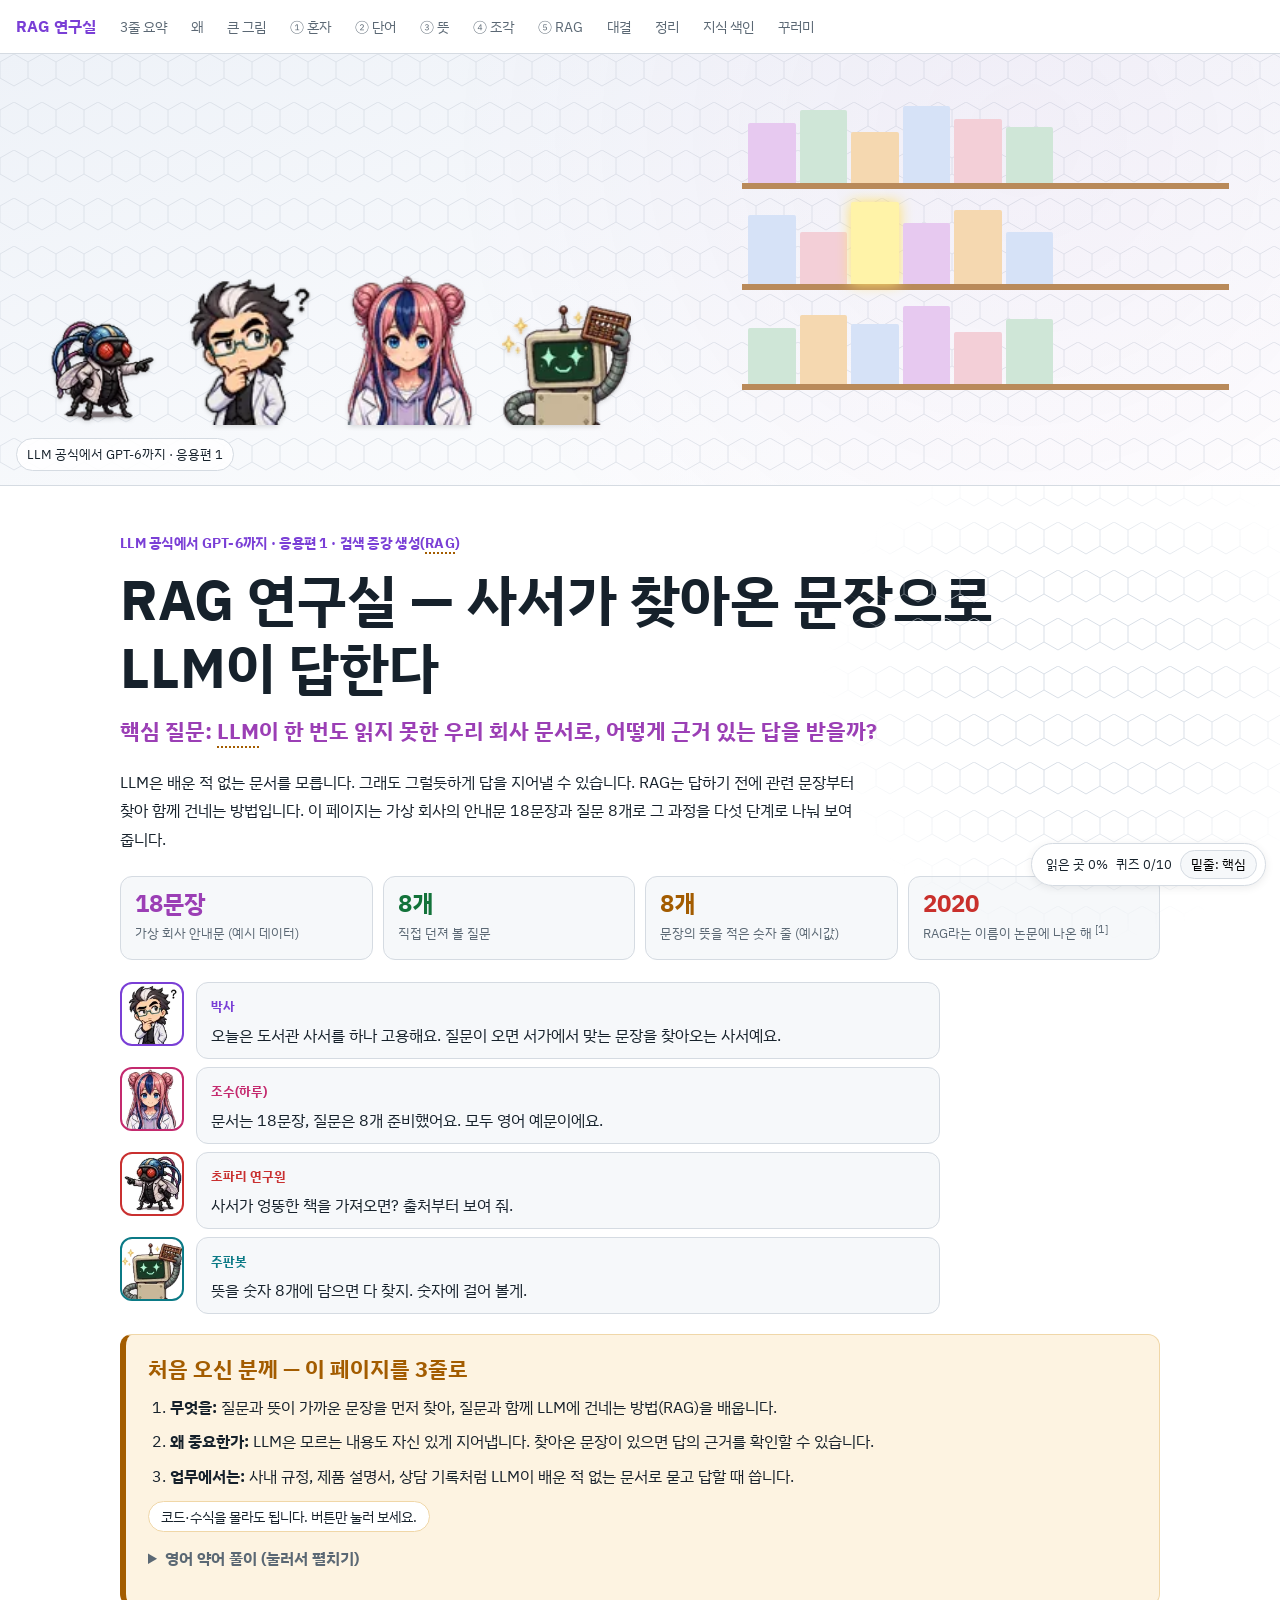
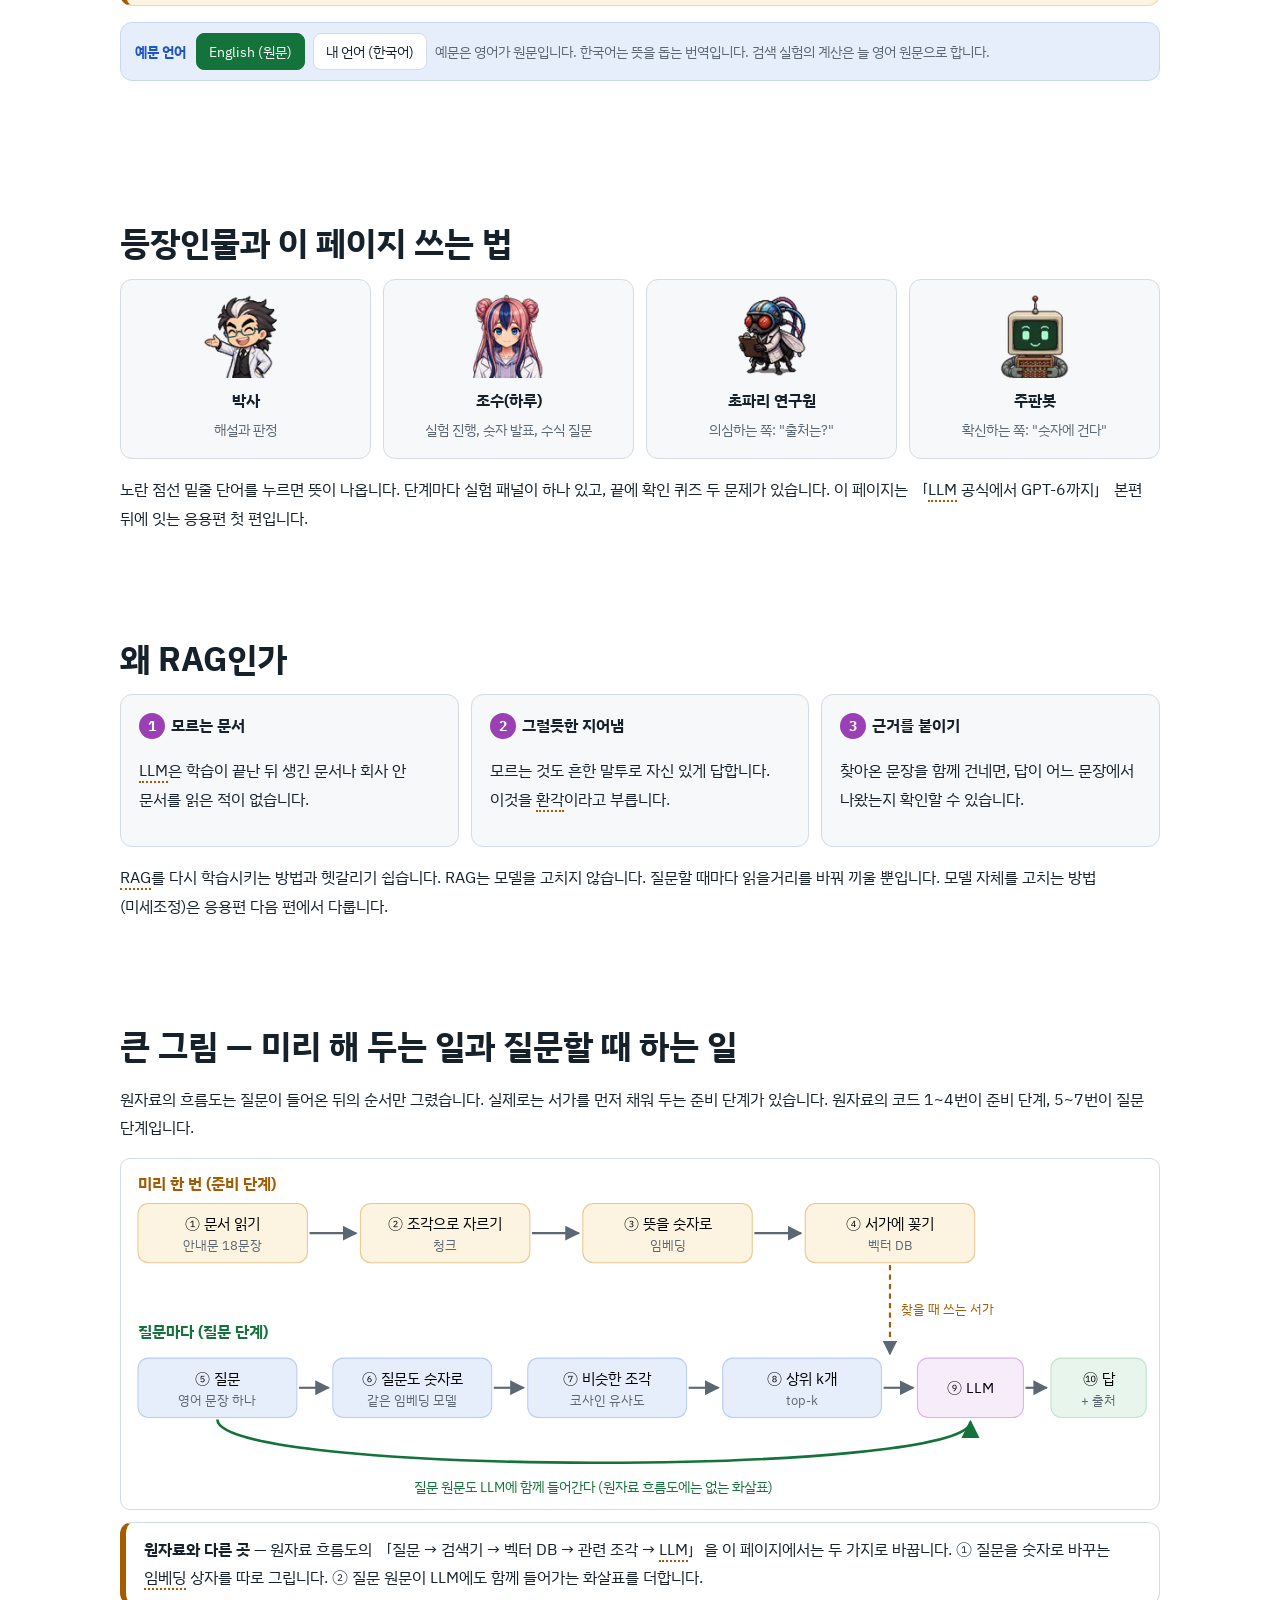
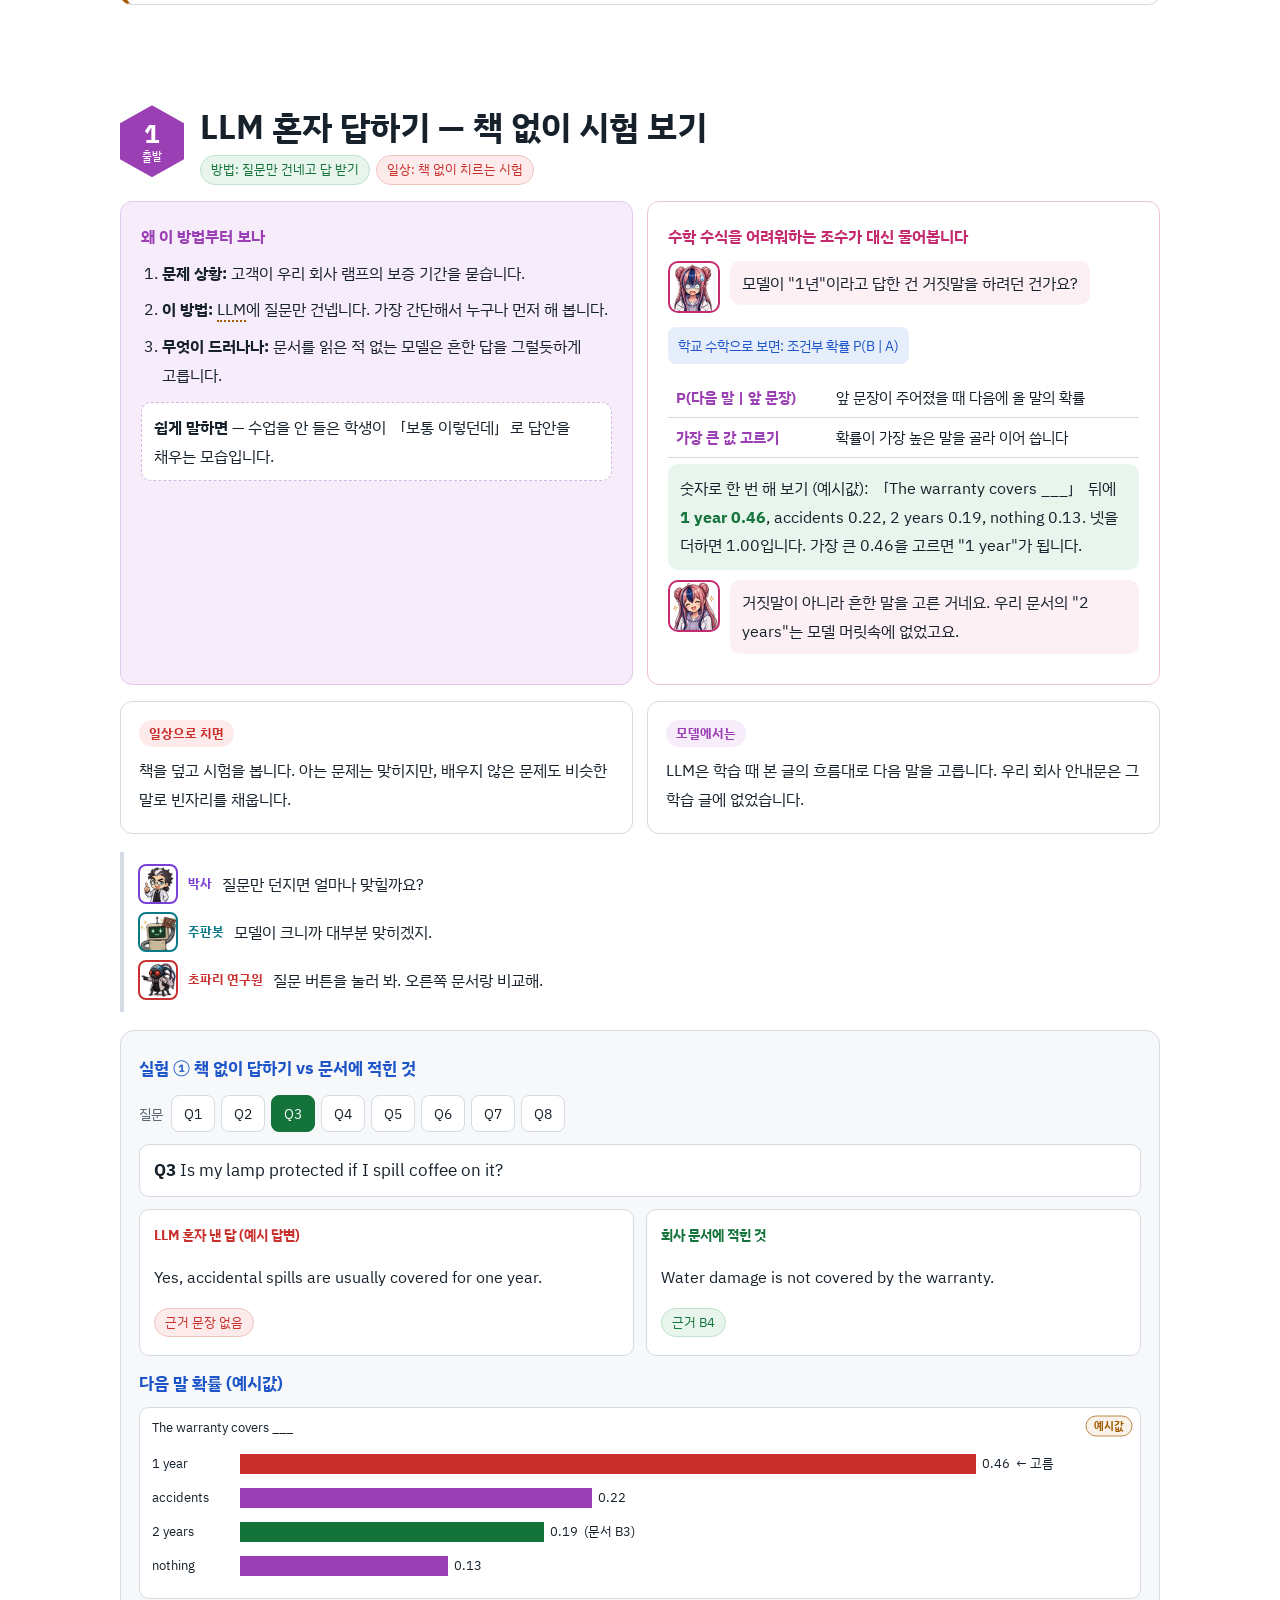
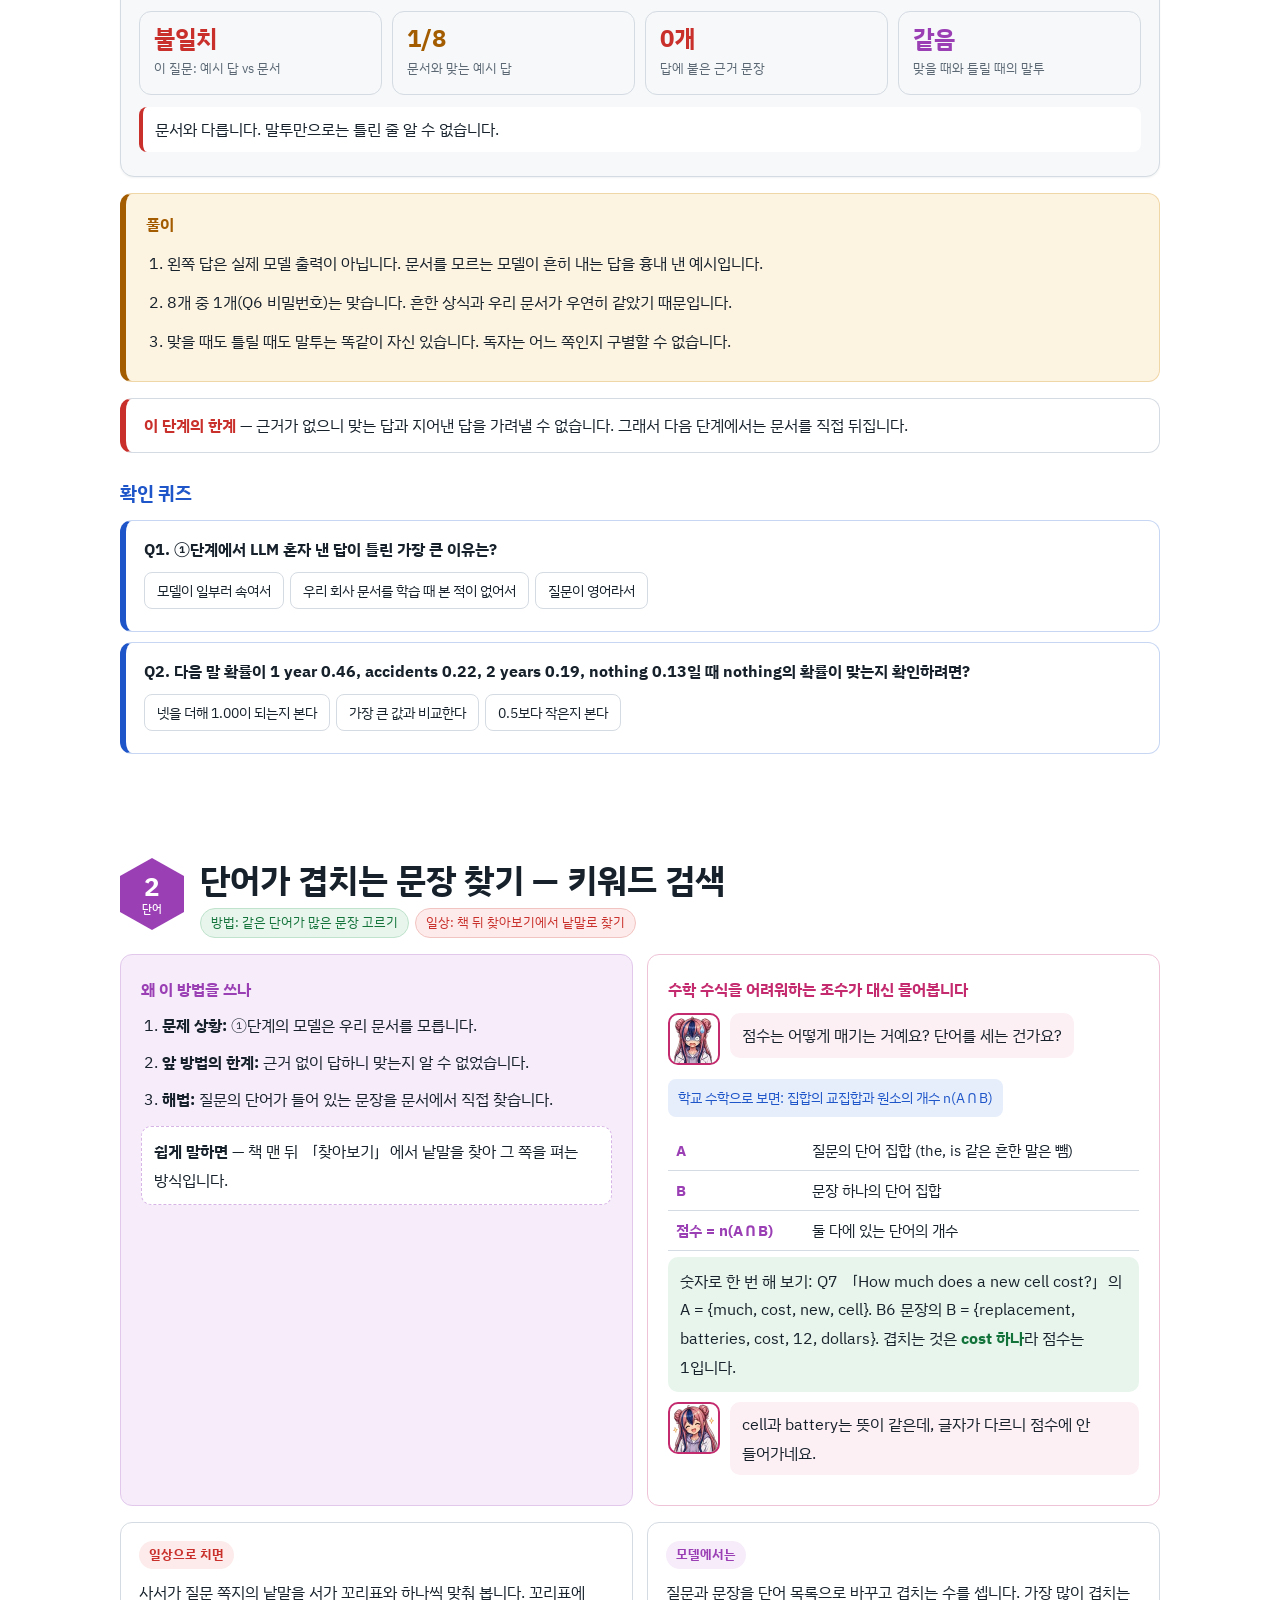
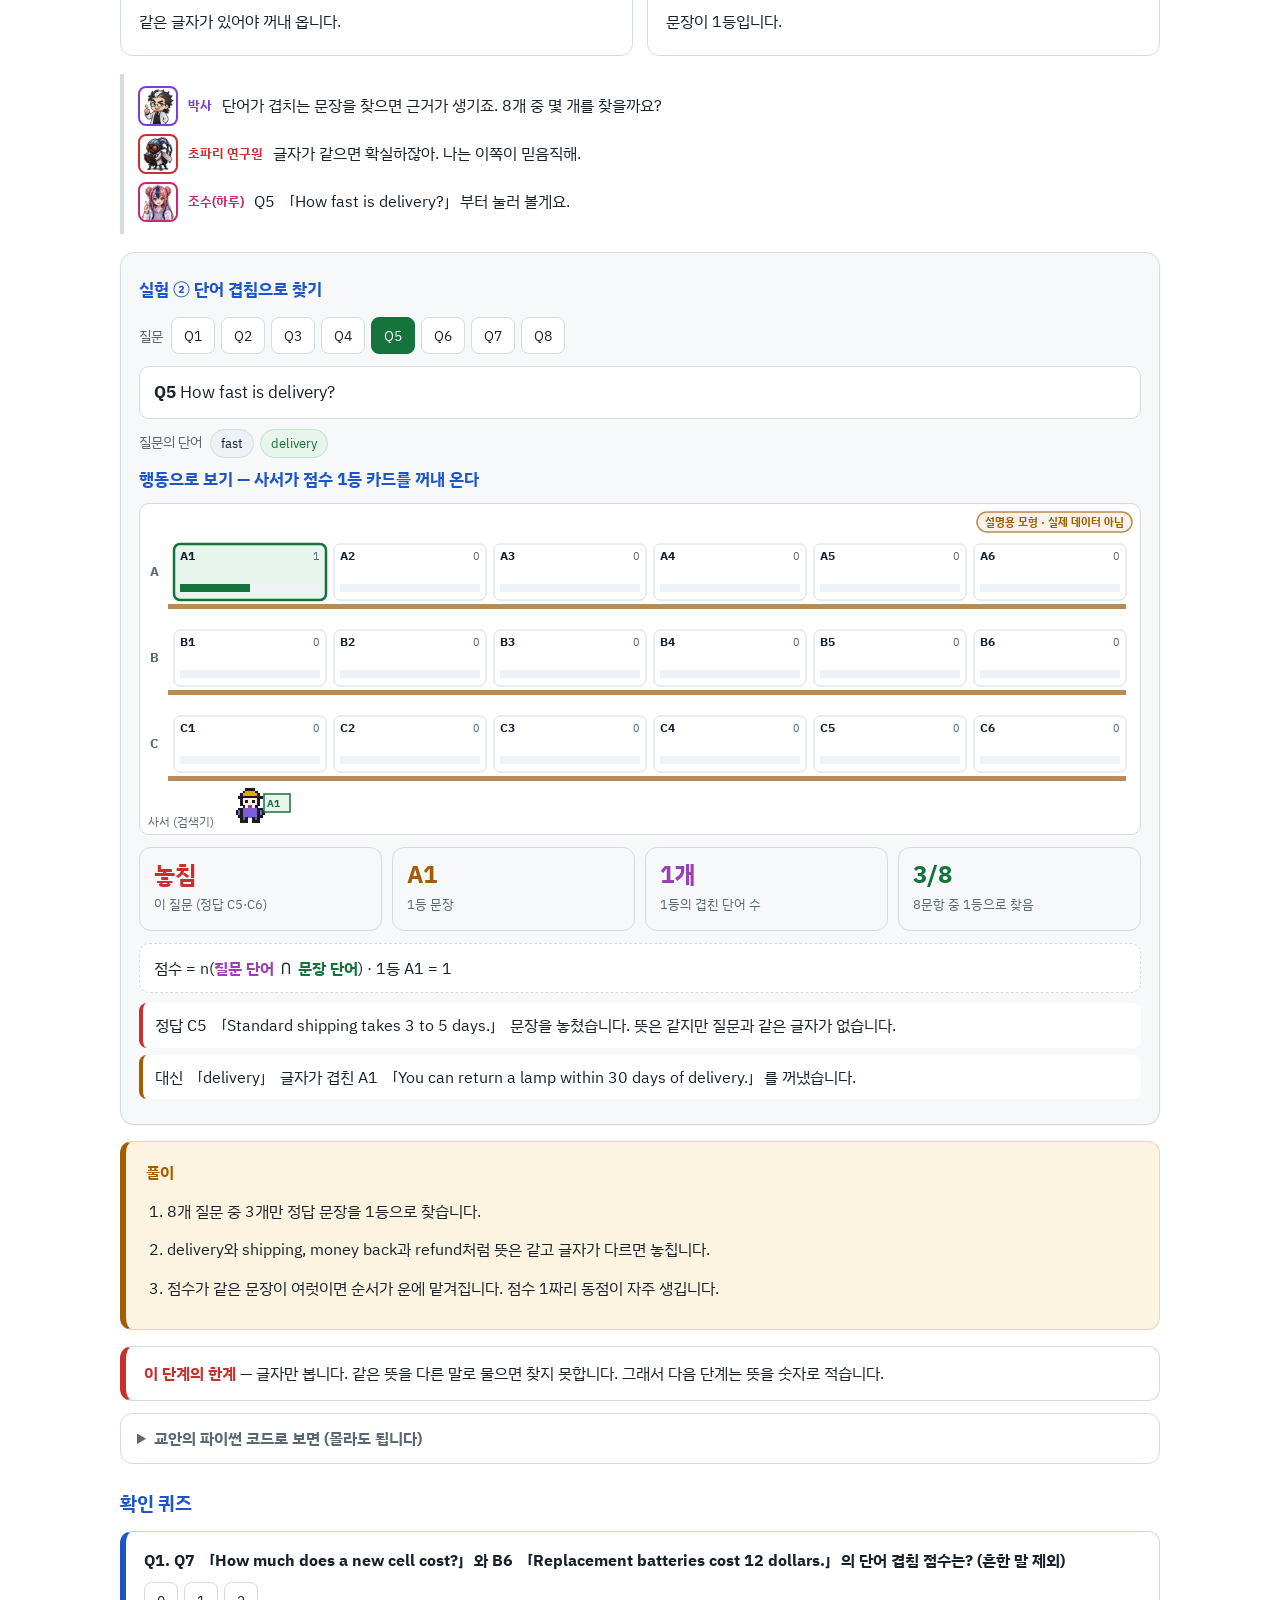
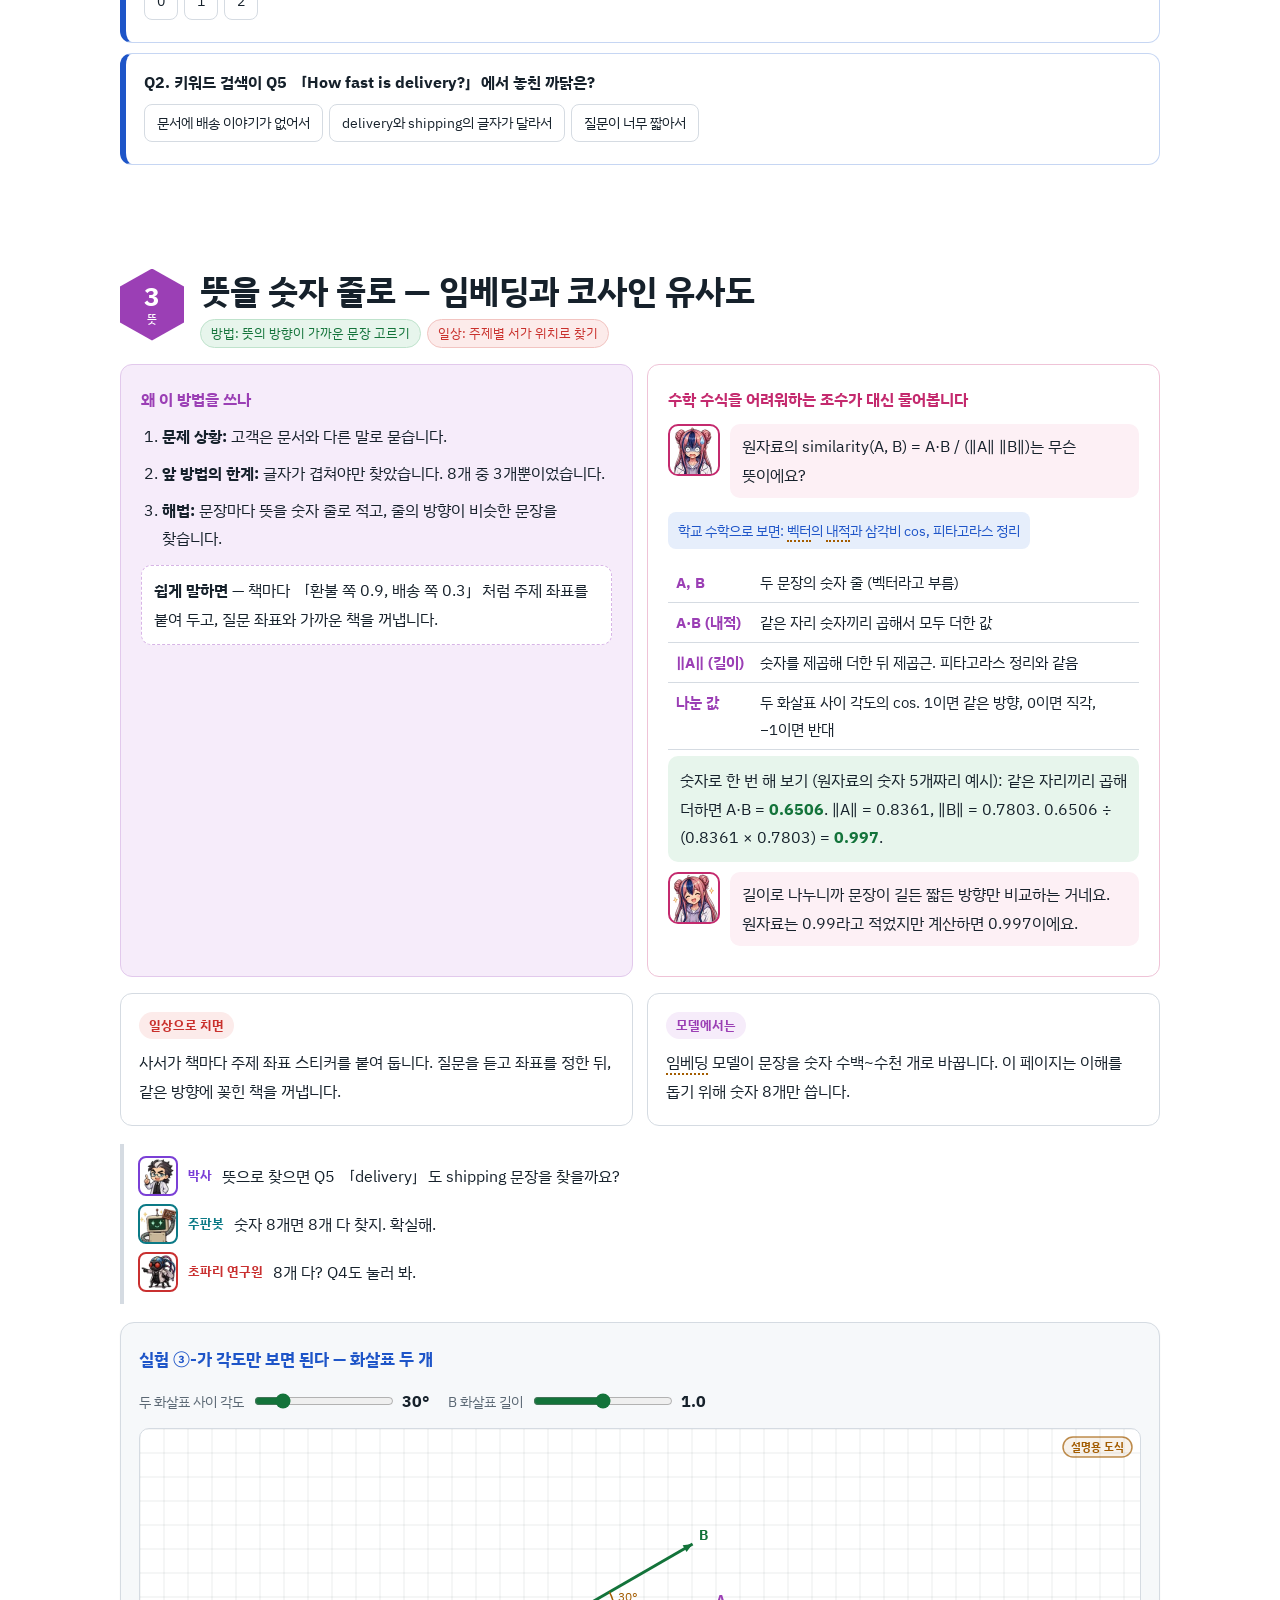
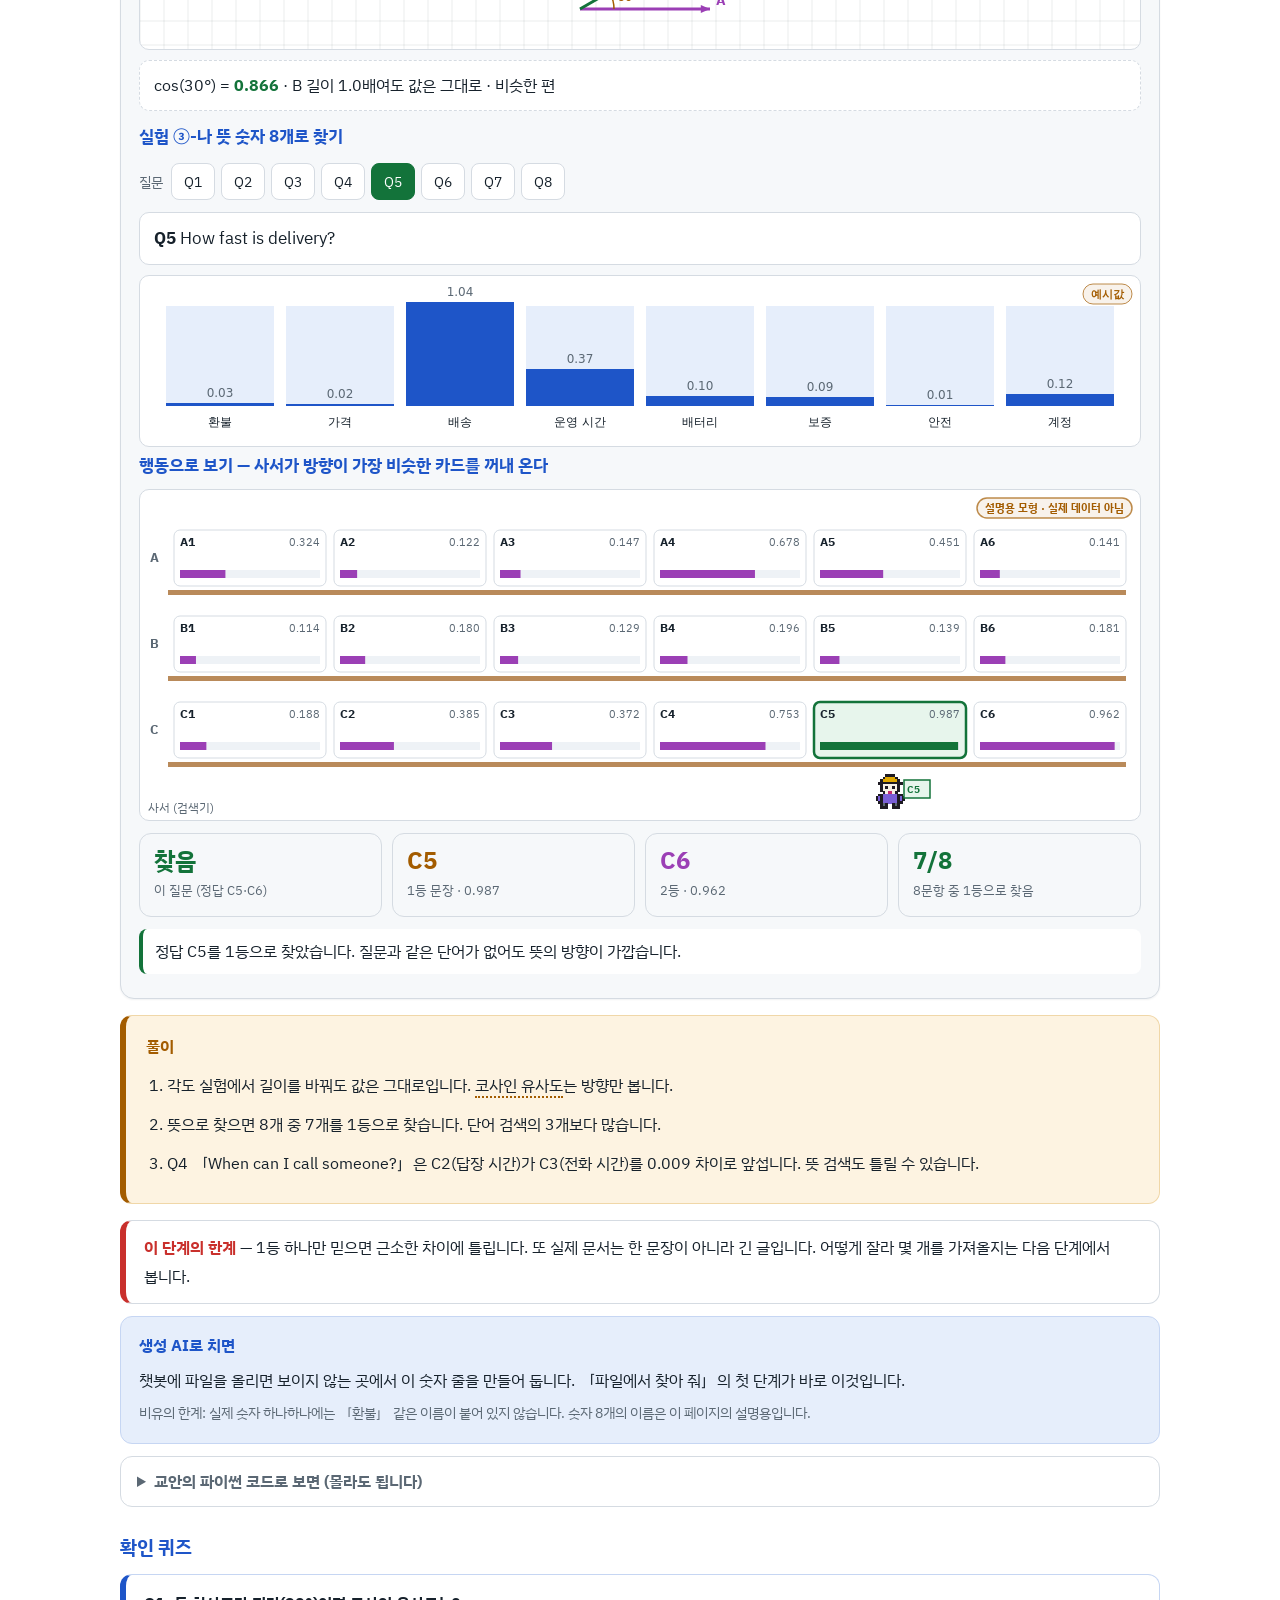
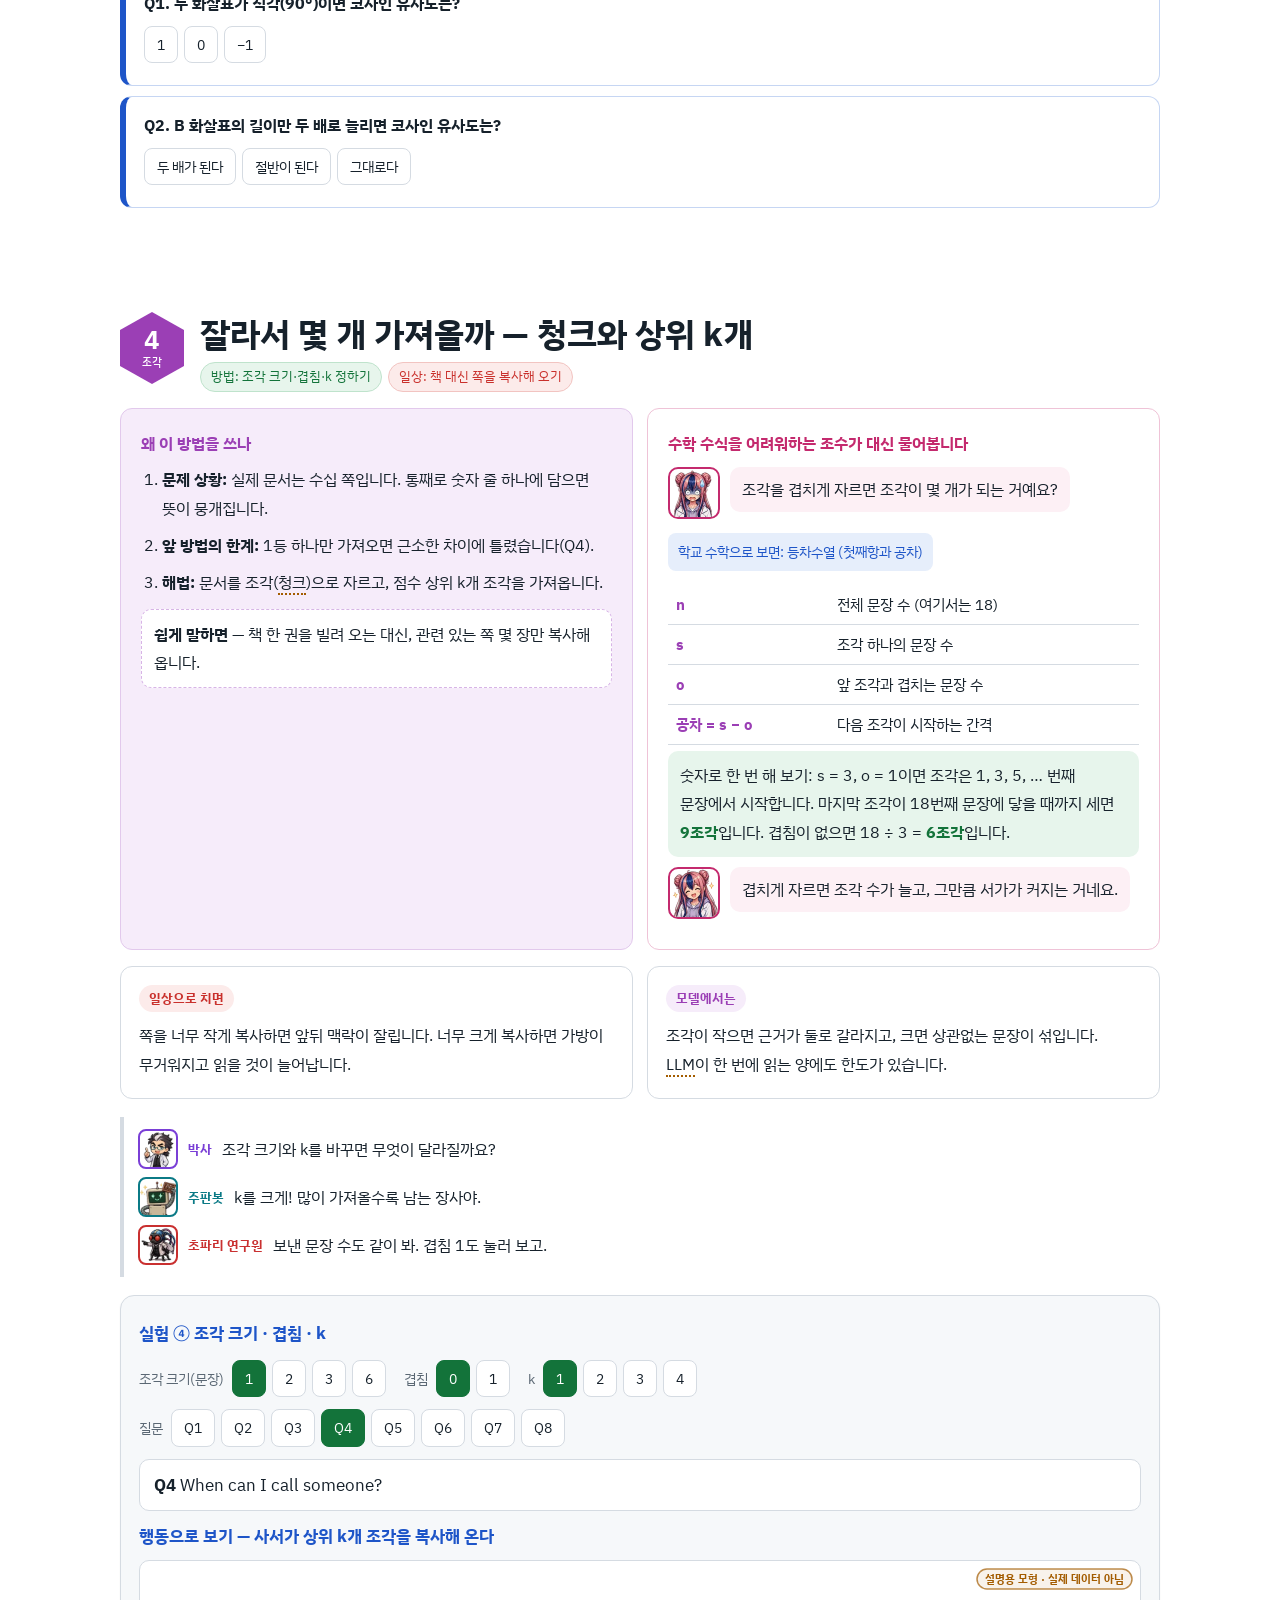
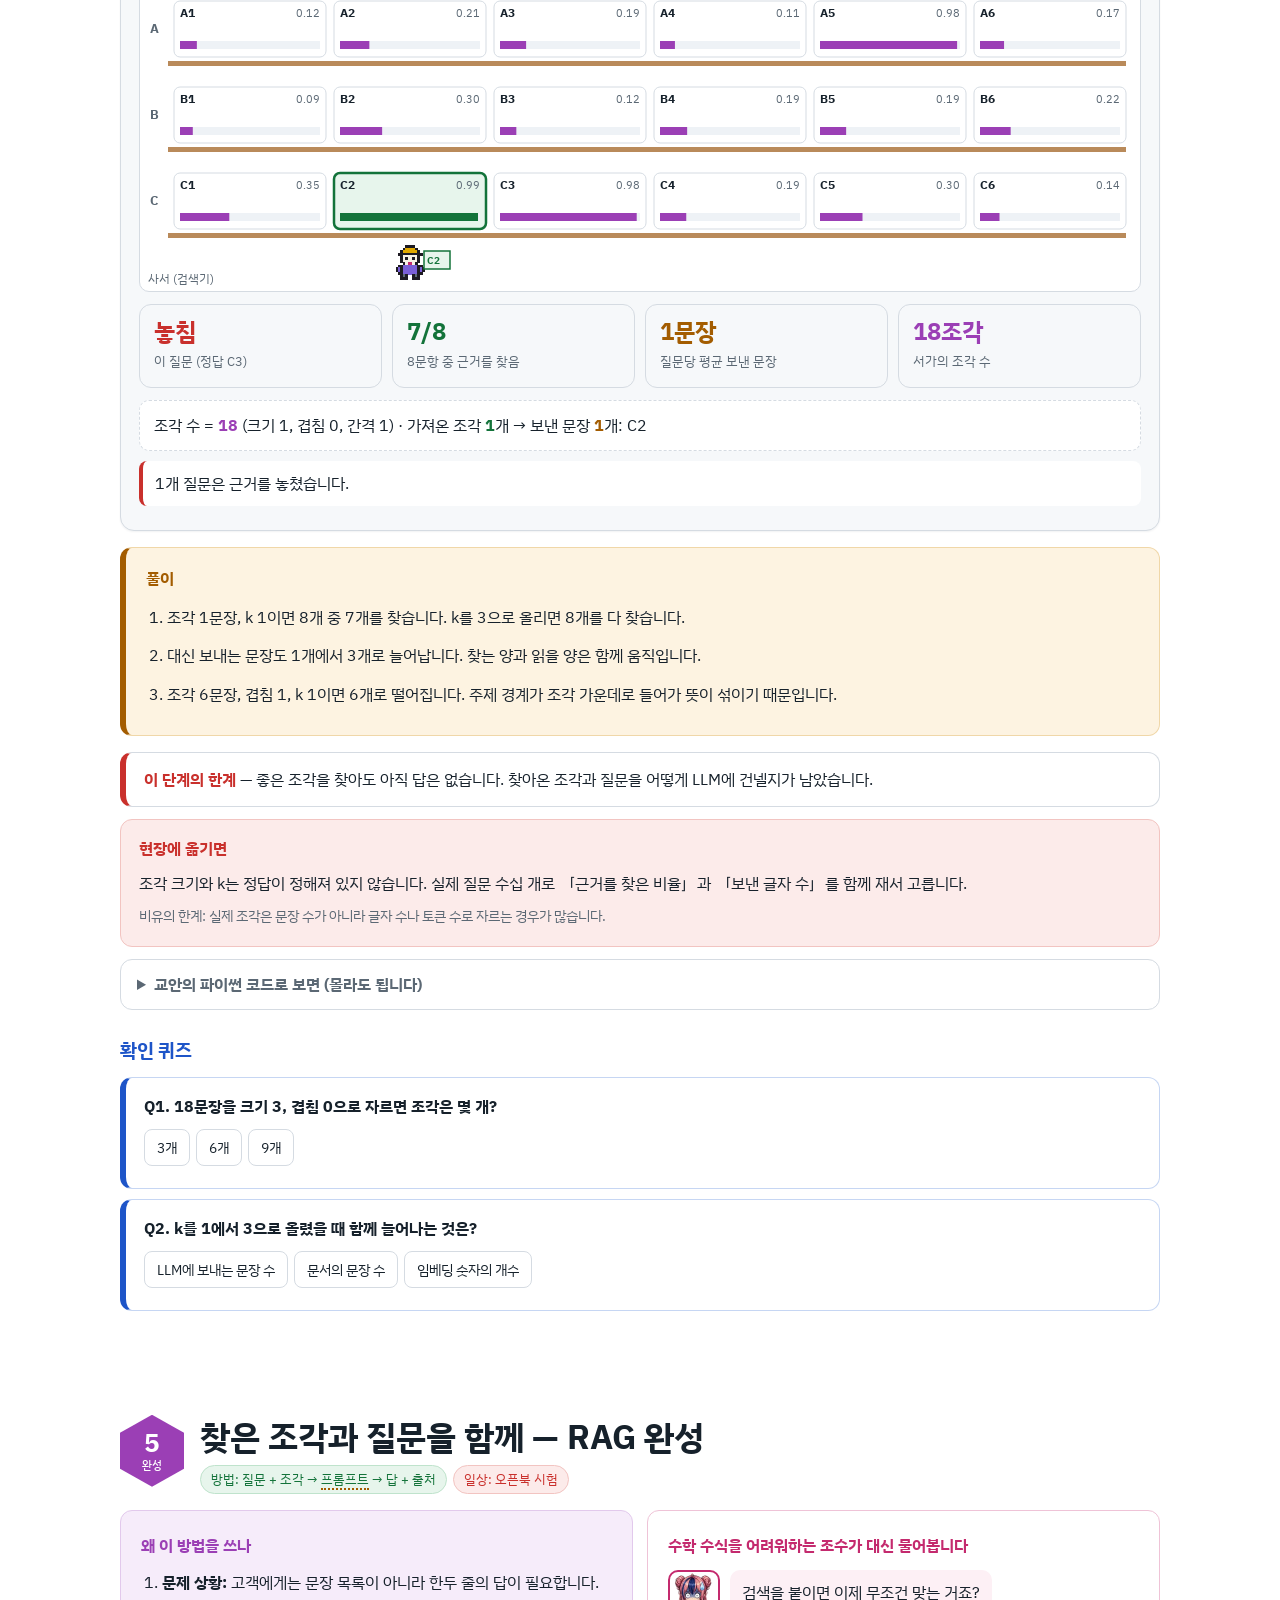
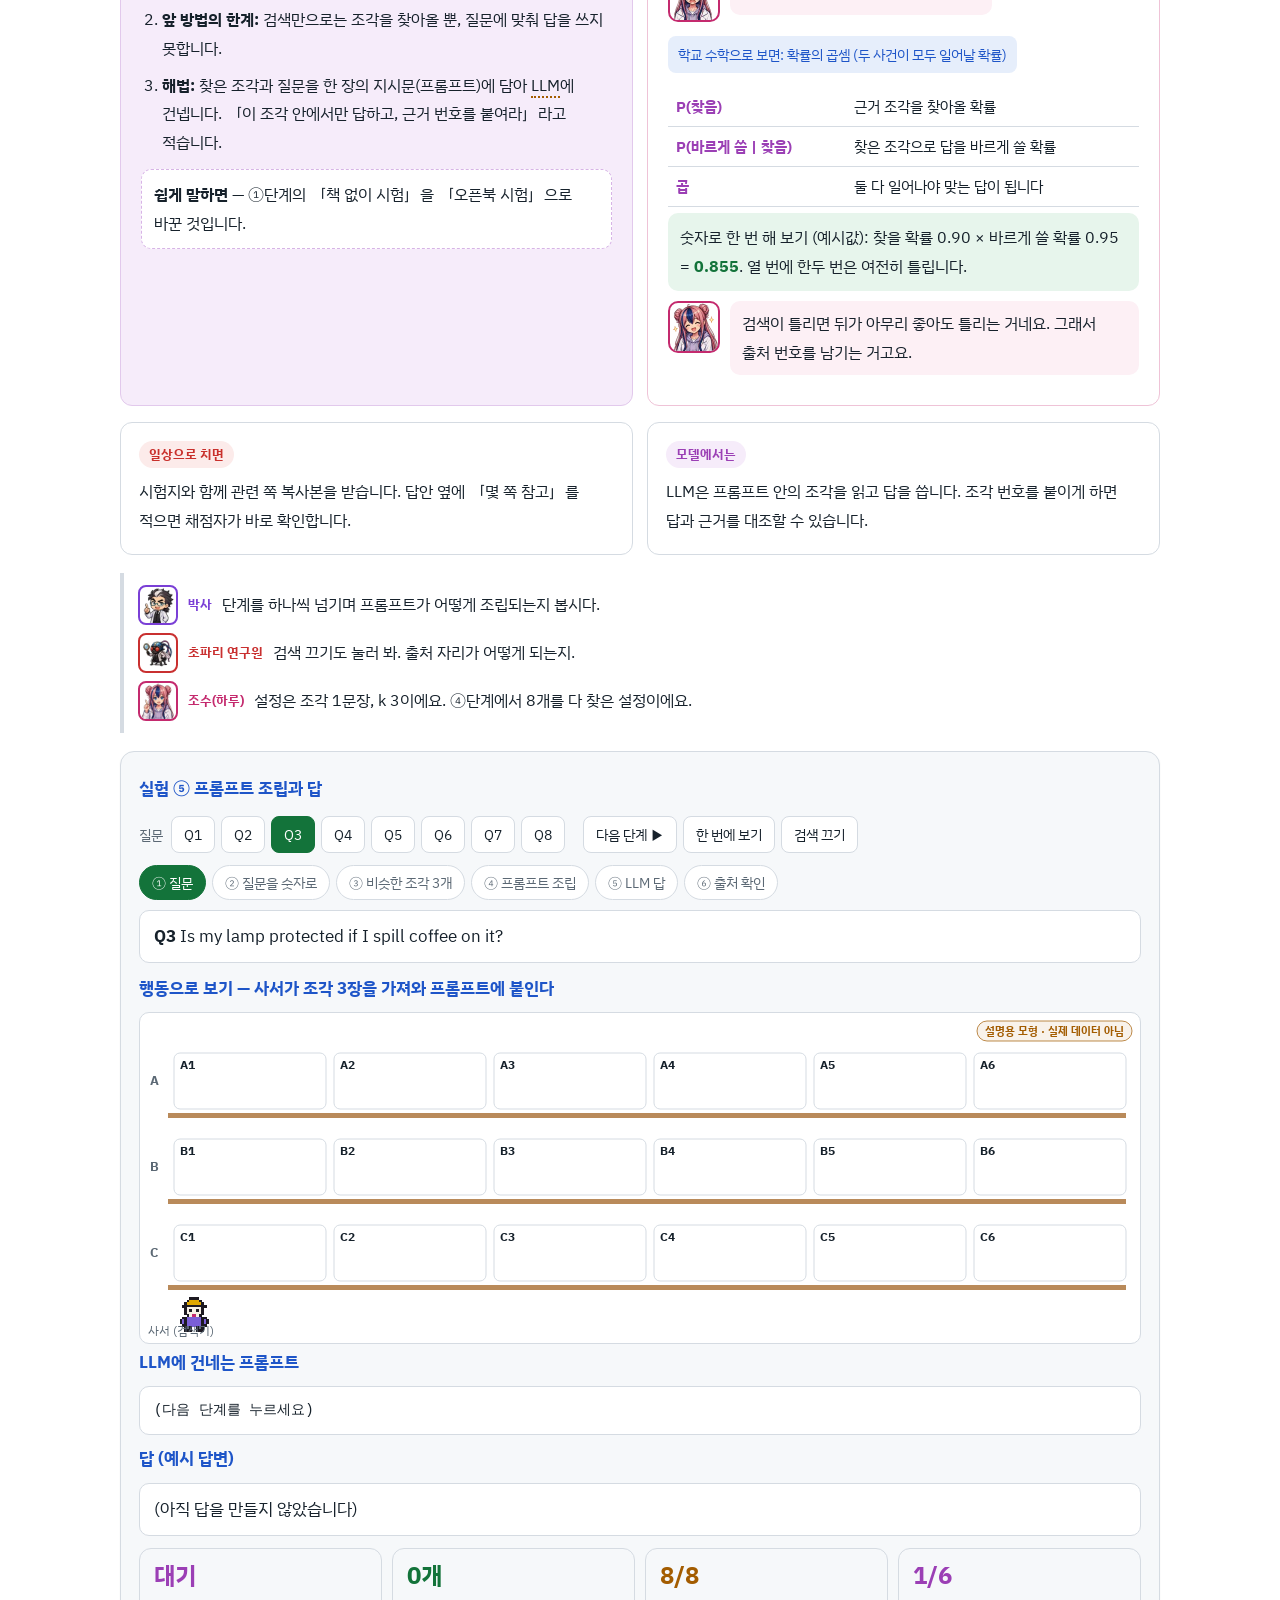
==== A1_rag_lab.html @ 97ba4847 "응용편 1 RAG 연구실 페이지, 그림 명세서·Genspark 요청문(프롬프트 감사 적용), 지식 그래프, 빌드 스크립트" ====
<!DOCTYPE html><html lang="ko"><head>
<meta charset="utf-8">
<meta name="viewport" content="width=device-width, initial-scale=1">
<title>RAG 연구실 — 사서가 찾아온 문장으로 LLM이 답한다 · LLM 공식에서 GPT-6까지 응용편 1</title>
<meta name="description" content="검색 증강 생성(RAG)을 처음 보는 사람을 위한 연구실 해설. 키워드 검색, 임베딩과 코사인 유사도, 청크와 상위 k개, 프롬프트 조립까지 직접 눌러 보며 배운다.">
<meta name="citation_title" content="RAG 연구실 — 사서가 찾아온 문장으로 LLM이 답한다">
<meta name="citation_author" content="안상선">
<meta name="citation_publication_date" content="2026/11/20">
<meta name="dc.title" content="RAG 연구실 — 사서가 찾아온 문장으로 LLM이 답한다">
<meta name="dc.creator" content="안상선">
<meta name="dc.date" content="2026-11-20">
<meta name="dc.language" content="ko">
<meta property="og:title" content="RAG 연구실 — 사서가 찾아온 문장으로 LLM이 답한다">
<meta property="og:description" content="LLM 공식에서 GPT-6까지 · 응용편 1. RAG를 직접 눌러 보며 배우는 연구실 해설.">
<meta property="og:image" content="assets/img/og_A1.png">
<link rel="preconnect" href="https://fonts.googleapis.com">
<link href="https://fonts.googleapis.com/css2?family=IBM+Plex+Sans+KR:wght@400;500;700&display=swap" rel="stylesheet">
<style>
:root{
  --bg:#ffffff; --panel:#f6f8fa; --panel2:#eef2f6; --rule:#d5dbe2;
  --text:#16212b; --muted:#5b6874;
  --stain:#9b3fb5; --gfp:#13733a; --eye:#c9302c; --amber:#a35c00; --info:#1e55c8;
  --stain-soft:#f6ecfa; --gfp-soft:#e7f5ec; --eye-soft:#fcebea; --amber-soft:#fdf3e1; --info-soft:#e6eefb;
  --c-doc:#7a3fd6; --c-asst:#c42a6e; --c-fly:#c93030; --c-robo:#0b7a86;
  --accent:#3b63d6;
  color-scheme:light;
}
*{box-sizing:border-box}
html{scroll-behavior:smooth;scroll-padding-top:64px}
@media (prefers-reduced-motion:reduce){html{scroll-behavior:auto}}
body{margin:0;background:var(--bg);color:var(--text);font:16px/1.8 "IBM Plex Sans KR","Apple SD Gothic Neo","Malgun Gothic","Noto Sans KR",system-ui,sans-serif;word-break:keep-all;overflow-x:hidden}
h1,h2,h3,h4,p,li,td,th{word-break:keep-all}
h1{font-size:clamp(32px,5vw,56px);line-height:1.2;margin:.2em 0}
h2{font-size:clamp(24px,3vw,34px);line-height:1.3;margin:0 0 .4em}
h3{font-size:19px;margin:1.2em 0 .4em}
h4{font-size:16px;margin:0 0 .4em}
a{color:var(--info)}
.wrap{max-width:1080px;margin:0 auto;padding:0 20px}
button,input{font:inherit}
:focus-visible{outline:3px solid #e0a800;outline-offset:2px}
/* nav */
nav.top{position:sticky;top:0;z-index:50;height:54px;display:flex;align-items:center;gap:14px;padding:0 16px;background:rgba(255,255,255,.92);backdrop-filter:blur(8px);border-bottom:1px solid var(--rule)}
nav.top .logo{font-weight:700;white-space:nowrap;color:var(--c-doc)}
nav.top .links{display:flex;gap:4px;overflow-x:auto;scrollbar-width:none;flex:1}
nav.top .links::-webkit-scrollbar{display:none}
nav.top .links a{white-space:nowrap;text-decoration:none;color:var(--muted);font-size:14px;padding:4px 10px;border-radius:999px}
nav.top .links a:hover{background:var(--panel2);color:var(--text)}
#prog{position:fixed;top:0;left:0;height:3px;background:var(--gfp);width:0;z-index:60}
/* cover */
.cover{position:relative;margin:0;background:linear-gradient(160deg,#eef2f8,#ffffff);aspect-ratio:16/9;max-height:48vh;width:100%;overflow:hidden;border-bottom:1px solid var(--rule)}
.cover img.cv{display:block;width:100%;height:100%;object-fit:cover;object-position:50% 40%}
.cover .hex{position:absolute;inset:0;opacity:.5;background-image:radial-gradient(circle at 80% 20%,rgba(155,63,181,.10),transparent 55%),url("data:image/svg+xml,%3Csvg xmlns='http://www.w3.org/2000/svg' width='28' height='48'%3E%3Cpath d='M14 0l14 8v16l-14 8L0 24V8z' fill='none' stroke='%23c8d0da' stroke-width='1'/%3E%3C/svg%3E")}
.cover .shelfart{position:absolute;right:4%;top:10%;bottom:22%;width:38%;display:grid;grid-template-rows:repeat(3,1fr);gap:8px}
.cover .shelfart div{border-bottom:6px solid #b98a5a;display:flex;align-items:flex-end;gap:4px;padding:0 6px}
.cover .shelfart i{display:block;width:10%;border-radius:2px 2px 0 0}
.cover .line{position:absolute;left:4%;bottom:14%;display:flex;align-items:flex-end;gap:2%;width:56%}
.cover .line img{image-rendering:auto;width:23%;max-width:150px;height:auto;filter:drop-shadow(0 2px 2px rgba(0,0,0,.12))}
.cover .line img.fly{width:15%}
.cover .line img.robo{width:18%}
.cover-chip{position:absolute;left:16px;bottom:14px;padding:4px 10px;border-radius:999px;background:rgba(255,255,255,.9);border:1px solid var(--rule);color:var(--text);font-size:13px}
/* hero */
header.hero{position:relative;padding:44px 0 36px;overflow:hidden}
header.hero::before{content:"";position:absolute;right:-60px;top:-60px;width:520px;height:520px;background-image:url("data:image/svg+xml,%3Csvg xmlns='http://www.w3.org/2000/svg' width='28' height='48'%3E%3Cpath d='M14 0l14 8v16l-14 8L0 24V8z' fill='none' stroke='%23d9dfe7' stroke-width='1'/%3E%3C/svg%3E");-webkit-mask-image:radial-gradient(circle,#000 30%,transparent 70%);mask-image:radial-gradient(circle,#000 30%,transparent 70%)}
.hero .kicker{color:var(--c-doc);font-weight:700;font-size:14px;letter-spacing:.02em}
.hero .q{font-size:clamp(18px,2.2vw,22px);color:var(--stain);font-weight:700;margin:.2em 0 .6em}
.hero .lead{max-width:760px;color:var(--text)}
.kpis{display:grid;grid-template-columns:repeat(4,1fr);gap:10px;margin:22px 0}
.kpi{background:var(--panel);border:1px solid var(--rule);border-radius:12px;padding:12px 14px}
.kpi b{display:block;font-size:24px;line-height:1.2;font-variant-numeric:tabular-nums}
.kpi span{font-size:13px;color:var(--muted)}
.kpi.g b{color:var(--gfp)} .kpi.m b{color:var(--stain)} .kpi.r b{color:var(--eye)} .kpi.a b{color:var(--amber)}
.kpi sup{font-size:11px;color:var(--muted)}
.dialog{display:grid;gap:8px;max-width:820px}
/* speech */
.say{display:flex;gap:12px;align-items:flex-start;margin:14px 0}
.say img.who{width:64px;height:64px;flex:0 0 64px;border-radius:12px;border:2px solid var(--rule);background:#fff;object-fit:contain}
.say .name{font-size:13px}
.say p{margin:.1em 0 0}
.say>div{background:var(--panel);border:1px solid var(--rule);border-radius:12px;padding:8px 14px;flex:1}
.say[data-who=doc] img.who{border-color:var(--c-doc)} .say[data-who=doc] .name{color:var(--c-doc)}
.say[data-who=asst] img.who{border-color:var(--c-asst)} .say[data-who=asst] .name{color:var(--c-asst)}
.say[data-who=fly] img.who{border-color:var(--c-fly)} .say[data-who=fly] .name{color:var(--c-fly)}
.say[data-who=robo] img.who{border-color:var(--c-robo)} .say[data-who=robo] .name{color:var(--c-robo)}
.dialog .say{margin:0}
/* sections */
section.level{padding:88px 0 0}
section.level:last-of-type{padding-bottom:40px}
.lvhead{display:flex;gap:16px;align-items:flex-start;margin-bottom:14px}
.hexno{flex:0 0 64px;height:72px;clip-path:polygon(50% 0,100% 25%,100% 75%,50% 100%,0 75%,0 25%);background:var(--stain);color:#fff;display:flex;flex-direction:column;align-items:center;justify-content:center;font-weight:700;font-size:26px;line-height:1}
.hexno small{font-size:11px;font-weight:500;margin-top:4px}
.lvhead h2{margin:0}
.sub{margin:6px 0 0;display:flex;flex-wrap:wrap;gap:6px}
.lvtag{font-size:13px;padding:2px 10px;border-radius:999px;background:var(--panel2);border:1px solid var(--rule)}
.lvtag.g{background:var(--gfp-soft);color:var(--gfp);border-color:#bfe3cc}
.lvtag.d{background:var(--eye-soft);color:var(--eye);border-color:#f2c4c1}
.steps{display:grid;grid-template-columns:repeat(3,1fr);gap:12px;margin:12px 0}
.steps>div{background:var(--panel);border:1px solid var(--rule);border-radius:12px;padding:16px 18px}
.steps b.n{display:inline-block;width:26px;height:26px;border-radius:50%;background:var(--stain);color:#fff;text-align:center;line-height:26px;font-size:14px;margin-right:6px}
/* first-timer box */
.first{background:var(--amber-soft);border:1px solid #f0d7a8;border-left:6px solid var(--amber);border-radius:12px;padding:20px 22px;margin-top:20px}
.first h2{font-size:22px;color:var(--amber)}
.first ol{margin:.3em 0 .6em;padding-left:1.4em}
.first li{margin:6px 0}
.first .free{display:inline-block;background:#fff;border:1px solid #f0d7a8;border-radius:999px;padding:2px 12px;font-size:14px}
details{margin:12px 0}
details>summary{cursor:pointer;font-weight:700;color:var(--muted)}
.abbr{width:100%;border-collapse:collapse;margin-top:8px;font-size:15px}
.abbr td,.abbr th{border-bottom:1px solid var(--rule);padding:6px 8px;text-align:left;vertical-align:top}
/* example language toggle */
.exbar{display:flex;flex-wrap:wrap;gap:8px;align-items:center;background:var(--info-soft);border:1px solid #c6d6f3;border-radius:12px;padding:10px 14px;margin:16px 0}
.exbar .glabel{font-size:14px;color:var(--info);font-weight:700}
.ex{font-style:normal}
/* cast */
.cast{display:grid;grid-template-columns:repeat(4,1fr);gap:12px}
.cast>div{background:var(--panel);border:1px solid var(--rule);border-radius:12px;padding:14px;text-align:center}
.cast img{width:84px;height:84px;object-fit:contain}
.cast b{display:block}
.cast span{font-size:14px;color:var(--muted)}
/* why / ask-math */
.duo{display:grid;grid-template-columns:1fr 1fr;gap:14px;margin:16px 0}
.why,.askm{border:1px solid var(--rule);border-radius:12px;padding:20px}
.why{background:var(--stain-soft);border-color:#e2c9ec}
.why h4{color:var(--stain)}
.why ol{margin:0;padding-left:1.3em}
.why li{margin:8px 0}
.why .easy{margin:12px 0 0;padding:10px 12px;background:#fff;border-radius:10px;border:1px dashed #d7b4e6}
.askm{background:#fff;border-color:#efc3d7}
.askm h4{color:var(--c-asst)}
.askm .row{display:flex;gap:10px;align-items:flex-start;margin:10px 0}
.askm .row img{width:52px;height:52px;flex:0 0 52px;object-fit:contain;border:2px solid var(--c-asst);border-radius:10px;background:#fff}
.askm .row p{margin:0;background:#fdf0f5;border-radius:10px;padding:8px 12px}
.askm .school{font-size:14px;background:var(--info-soft);color:var(--info);border-radius:8px;padding:6px 10px;display:inline-block;margin:4px 0 8px}
.askm table{width:100%;border-collapse:collapse;font-size:15px;margin:6px 0}
.askm td{border-bottom:1px solid var(--rule);padding:6px 8px;vertical-align:top}
.askm td:first-child{white-space:nowrap;font-weight:700;color:var(--stain)}
.askm .try{background:var(--gfp-soft);border-radius:10px;padding:10px 12px;font-variant-numeric:tabular-nums}
.askm .try b{color:var(--gfp)}
/* pair */
.pair{display:grid;grid-template-columns:1fr 1fr;gap:14px;margin:16px 0}
.pair>div{border:1px solid var(--rule);border-radius:12px;padding:16px 18px;background:#fff}
.pair .tag{display:inline-block;font-size:13px;font-weight:700;padding:2px 10px;border-radius:999px;margin-bottom:6px}
.tag.fly{background:var(--eye-soft);color:var(--eye)}
.tag.nn{background:var(--stain-soft);color:var(--stain)}
.pair p{margin:.2em 0}
/* talk */
.talk{border-left:4px solid var(--rule);padding:4px 0 4px 14px;margin:18px 0}
.talk .line{display:flex;gap:10px;align-items:center;margin:8px 0}
.talk .line img{width:40px;height:40px;flex:0 0 40px;object-fit:contain;border-radius:8px;border:2px solid var(--rule);background:#fff}
.talk .line b{font-size:13px;white-space:nowrap}
.talk .line[data-who=doc] b{color:var(--c-doc)} .talk .line[data-who=doc] img{border-color:var(--c-doc)}
.talk .line[data-who=asst] b{color:var(--c-asst)} .talk .line[data-who=asst] img{border-color:var(--c-asst)}
.talk .line[data-who=fly] b{color:var(--c-fly)} .talk .line[data-who=fly] img{border-color:var(--c-fly)}
.talk .line[data-who=robo] b{color:var(--c-robo)} .talk .line[data-who=robo] img{border-color:var(--c-robo)}
.talk .line span{flex:1}
/* panel */
.panel{background:var(--panel);border:1px solid var(--rule);border-radius:14px;padding:18px;margin:16px 0;box-shadow:0 1px 2px rgba(22,33,43,.06)}
.panel h3{margin:.2em 0 .5em;color:var(--info);font-size:17px}
.cwrap{overflow-x:auto;background:#fff;border:1px solid var(--rule);border-radius:10px}
.cwrap canvas{display:block;width:100%}
.cwrap canvas.wide{min-width:680px}
.ctrl{display:flex;flex-wrap:wrap;gap:12px 18px;margin:12px 0}
.group{display:flex;flex-wrap:wrap;gap:6px;align-items:center}
.glabel{font-size:14px;color:var(--muted);margin-right:2px}
.bt{background:#fff;border:1px solid var(--rule);border-radius:8px;padding:5px 12px;cursor:pointer;color:var(--text);font-size:14px;min-height:34px}
.bt:hover{background:var(--panel2)}
.bt.primary,.bt[aria-pressed=true]{background:var(--gfp);border-color:var(--gfp);color:#fff}
.val{font-variant-numeric:tabular-nums;font-weight:700;min-width:2ch;display:inline-block}
input[type=range]{accent-color:var(--gfp);width:140px}
.qline{background:#fff;border:1px solid var(--rule);border-radius:10px;padding:10px 14px;margin:10px 0;font-size:17px}
.qline small{display:block;color:var(--muted);font-size:13px}
.panel .kpis{grid-template-columns:repeat(4,1fr);margin:12px 0}
.eq{background:#fff;border:1px dashed var(--rule);border-radius:10px;padding:10px 14px;font-variant-numeric:tabular-nums;margin:10px 0;overflow-x:auto;white-space:nowrap}
.eq b{color:var(--gfp)} .eq em{color:var(--stain);font-style:normal;font-weight:700} .eq i{color:var(--amber);font-style:normal;font-weight:700}
.insight p{margin:.4em 0;padding:8px 12px;border-radius:8px;background:#fff;border-left:4px solid var(--rule)}
.insight p.g{border-color:var(--gfp)} .insight p.r{border-color:var(--eye)} .insight p.a{border-color:var(--amber)} .insight p.m{border-color:var(--stain)}
.ans2{display:grid;grid-template-columns:1fr 1fr;gap:12px;margin:12px 0}
.ans2>div{background:#fff;border:1px solid var(--rule);border-radius:10px;padding:12px 14px}
.ans2 h4{font-size:14px}
.ans2 .bad h4{color:var(--eye)} .ans2 .good h4{color:var(--gfp)}
.chips{display:flex;flex-wrap:wrap;gap:6px;margin:6px 0}
.chip{font-size:13px;padding:2px 10px;border-radius:999px;background:var(--panel2);border:1px solid var(--rule)}
.chip.hit{background:var(--gfp-soft);border-color:#bfe3cc;color:var(--gfp)}
.chip.no{background:var(--eye-soft);border-color:#f2c4c1;color:var(--eye)}
pre.prompt{white-space:pre-wrap;word-break:break-word;background:#fff;border:1px solid var(--rule);border-radius:10px;padding:12px 14px;font:14px/1.6 ui-monospace,SFMono-Regular,Menlo,Consolas,monospace;margin:8px 0}
.flow{display:flex;flex-wrap:wrap;gap:6px;margin:10px 0}
.flow span.s{font-size:14px;padding:4px 12px;border-radius:999px;border:1px solid var(--rule);background:#fff;color:var(--muted)}
.flow span.s.on{background:var(--gfp);border-color:var(--gfp);color:#fff}
.flow span.s.done{background:var(--gfp-soft);color:var(--gfp);border-color:#bfe3cc}
/* explain */
.explain{background:var(--amber-soft);border:1px solid #f0d7a8;border-left:6px solid var(--amber);border-radius:12px;padding:16px 20px;margin:16px 0}
.explain h4{color:var(--amber)}
.explain ol{margin:0;padding-left:1.3em}
.explain li{margin:10px 0}
.lim{background:#fff;border:1px solid var(--rule);border-left:6px solid var(--eye);border-radius:12px;padding:12px 18px;margin:12px 0}
.lim b{color:var(--eye)}
.bridge{border-radius:12px;padding:14px 18px;margin:12px 0}
.bridge.gen{background:var(--info-soft);border:1px solid #c6d6f3}
.bridge.gen h4{color:var(--info)}
.bridge.field{background:var(--eye-soft);border:1px solid #f2c4c1}
.bridge.field h4{color:var(--eye)}
.bridge p{margin:.3em 0}
.bridge .lm{font-size:14px;color:var(--muted)}
details.code{background:#fff;border:1px solid var(--rule);border-radius:12px;padding:10px 16px}
details.code table{width:100%;border-collapse:collapse;margin-top:8px}
details.code td{border-bottom:1px solid var(--rule);padding:8px;vertical-align:top;font-size:15px}
details.code td:first-child{width:54%}
details.code code{font:13px/1.5 ui-monospace,SFMono-Regular,Menlo,Consolas,monospace;white-space:pre-wrap;word-break:break-word;color:#3a2a55}
.note{font-size:14px;color:var(--muted)}
/* quiz */
.quiz{margin:16px 0}
.quiz .qi{background:#fff;border:1px solid #c6d6f3;border-left:6px solid var(--info);border-radius:12px;padding:14px 18px;margin:10px 0}
.quiz .qi p{margin:0 0 8px;font-weight:700}
.quiz .opts{display:flex;flex-wrap:wrap;gap:6px}
.quiz .fb{margin:8px 0 0;font-size:15px}
.quiz .fb.ok{color:var(--gfp)} .quiz .fb.no{color:var(--eye)}
.quiz .qi .bt.right{background:var(--gfp);color:#fff;border-color:var(--gfp)}
.quiz .qi .bt.wrong{background:var(--eye-soft);color:var(--eye);border-color:#f2c4c1}
/* big picture */
.bp svg{display:block;min-width:720px;width:100%;height:auto}
.diff{background:#fff;border:1px solid var(--rule);border-left:6px solid var(--amber);border-radius:12px;padding:12px 18px;margin:12px 0}
/* duel */
.duel{background:var(--panel);border:1px solid var(--rule);border-radius:16px;padding:20px}
.duel .head{display:grid;grid-template-columns:1fr auto 1fr;align-items:center;gap:12px;text-align:center}
.duel .head img{width:96px;height:96px;object-fit:contain}
.duel .head img.flip{transform:scaleX(-1)}
.duel .vs{font-weight:700;font-size:28px;color:var(--stain)}
.choice{display:grid;grid-template-columns:1fr 1fr;gap:12px;margin:14px 0}
.choice>div{background:#fff;border:1px solid var(--rule);border-radius:12px;padding:12px 16px}
.choice .fly{border-top:4px solid var(--c-fly)} .choice .robo{border-top:4px solid var(--c-robo)}
.guess{display:flex;flex-wrap:wrap;gap:8px;align-items:center;margin:8px 0}
.bars{display:grid;gap:10px;margin:14px 0}
.bars .b{display:grid;grid-template-columns:90px 1fr 70px;gap:10px;align-items:center}
.bars .track{height:22px;background:#fff;border:1px solid var(--rule);border-radius:6px;overflow:hidden}
.bars .fill{height:100%}
.duel .after{display:none}
.duel.open .after{display:block}
.score{display:flex;gap:10px;flex-wrap:wrap;margin:8px 0}
.score span{padding:4px 12px;border-radius:999px;border:1px solid var(--rule);background:#fff;font-size:14px}
/* summary table */
.tb{width:100%;border-collapse:collapse;font-size:15px}
.tb th,.tb td{border-bottom:1px solid var(--rule);padding:8px 10px;text-align:left;vertical-align:top}
.tb th{background:var(--panel2)}
.tw{overflow-x:auto}
/* KG */
#kg .kgtools{display:flex;flex-wrap:wrap;gap:8px;align-items:center;margin:10px 0}
#kg input[type=search]{flex:1;min-width:200px;border:1px solid var(--rule);border-radius:8px;padding:6px 10px}
#kgList{display:grid;gap:8px;max-height:460px;overflow:auto;padding-right:4px}
#kgList .it{background:#fff;border:1px solid var(--rule);border-radius:10px;padding:10px 14px}
#kgList .it.open{border-color:var(--stain)}
#kgList .it b{margin-right:6px}
#kgList .it p{margin:.2em 0;font-size:14px;color:var(--muted)}
.kchip{font-size:12px;padding:1px 8px;border-radius:999px;background:var(--panel2);border:1px solid var(--rule);margin-right:4px}
.kgcols{display:grid;grid-template-columns:1fr 1fr;gap:14px}
.legend{display:flex;flex-wrap:wrap;gap:8px;font-size:13px;color:var(--muted);margin:6px 0}
.legend i{display:inline-block;width:10px;height:10px;border-radius:50%;margin-right:4px;vertical-align:middle}
/* export */
#export .refs li{margin:8px 0}
.badge{font-size:12px;padding:1px 8px;border-radius:999px;margin-left:4px}
.badge.ok{background:var(--gfp-soft);color:var(--gfp)} .badge.no{background:var(--amber-soft);color:var(--amber)}
textarea.cite{width:100%;min-height:90px;border:1px solid var(--rule);border-radius:8px;padding:8px;font:13px/1.5 ui-monospace,Menlo,Consolas,monospace}
footer{border-top:1px solid var(--rule);margin-top:60px;padding:30px 0 80px;color:var(--muted);font-size:14px}
footer a{overflow-wrap:anywhere}
footer .by{color:var(--text);font-size:15px}
/* tooltip, study */
.jt{border-bottom:2px dotted var(--amber);cursor:help}
#tip{position:fixed;z-index:80;max-width:300px;background:#fff;border:1px solid var(--rule);border-left:4px solid var(--amber);border-radius:10px;padding:10px 12px;font-size:14px;box-shadow:0 4px 14px rgba(0,0,0,.12);display:none}
#tip b{display:block}
#tip small{color:var(--muted)}
#study{position:fixed;right:14px;bottom:14px;z-index:70;background:#fff;border:1px solid var(--rule);border-radius:999px;padding:6px 8px 6px 14px;font-size:13px;display:flex;gap:8px;align-items:center;box-shadow:0 2px 8px rgba(0,0,0,.08)}
#study button{border:1px solid var(--rule);background:var(--panel);border-radius:999px;padding:2px 10px;cursor:pointer;font-size:13px}
@media (max-width:980px){.cover .shelfart{opacity:.5}}
@media (max-width:860px){
  .duo{grid-template-columns:1fr}
  .kpis,.panel .kpis{grid-template-columns:repeat(2,1fr)}
  .cast{grid-template-columns:repeat(2,1fr)}
  .steps{grid-template-columns:1fr}
  .kgcols{grid-template-columns:1fr}
}
@media (max-width:760px){
  section.level{padding-top:64px}
  .pair,.ans2,.choice{grid-template-columns:1fr}
  .say img.who{width:52px;height:52px;flex-basis:52px}
  .cover .line{width:80%}
  .cover .shelfart{display:none}
  details.code td{display:block;width:auto!important}
}
@media (max-width:520px){#study{left:10px;right:10px;justify-content:space-between}.bars .b{grid-template-columns:70px 1fr 56px}}
@media (max-width:600px){.cover{max-height:none}.cover .line{bottom:26%}}
</style>
</head>
<body>
<div id="prog"></div>
<nav class="top" aria-label="섹션 바로가기">
  <span class="logo">RAG 연구실</span>
  <div class="links">
    <a href="#first">3줄 요약</a><a href="#why">왜</a><a href="#big">큰 그림</a>
    <a href="#lv1">① 혼자</a><a href="#lv2">② 단어</a><a href="#lv3">③ 뜻</a><a href="#lv4">④ 조각</a><a href="#lv5">⑤ RAG</a>
    <a href="#duel">대결</a><a href="#sum">정리</a><a href="#kg">지식 색인</a><a href="#export">꾸러미</a>
  </div>
</nav>

<!-- lab-cover -->
<header class="cover" id="cover" data-img="cover_A1" role="img" aria-label="도서관처럼 꾸민 낮의 연구실에서 네 캐릭터가 서가의 문장 카드를 바라보는 대체 표지">
  <div class="hex"></div>
  <div class="shelfart" aria-hidden="true">
    <div><i style="height:70%;background:#e7c9f0"></i><i style="height:85%;background:#cfe6d7"></i><i style="height:60%;background:#f5d8b0"></i><i style="height:90%;background:#d6e2f7"></i><i style="height:75%;background:#f3cfd7"></i><i style="height:65%;background:#cfe6d7"></i></div>
    <div><i style="height:80%;background:#d6e2f7"></i><i style="height:60%;background:#f3cfd7"></i><i style="height:95%;background:#fff3a8;box-shadow:0 0 14px #ffe066"></i><i style="height:70%;background:#e7c9f0"></i><i style="height:85%;background:#f5d8b0"></i><i style="height:60%;background:#d6e2f7"></i></div>
    <div><i style="height:65%;background:#cfe6d7"></i><i style="height:80%;background:#f5d8b0"></i><i style="height:70%;background:#d6e2f7"></i><i style="height:90%;background:#e7c9f0"></i><i style="height:60%;background:#f3cfd7"></i><i style="height:75%;background:#cfe6d7"></i></div>
  </div>
  <div class="line" aria-hidden="true">
    <img class="fly" data-who="fly" data-mood="point" data-face="right" alt="">
    <img data-who="doc" data-mood="think" alt="">
    <img data-who="asst" data-mood="smile" alt="">
    <img class="robo" data-who="robo" data-mood="coin" alt="">
  </div>
  <span class="cover-chip">LLM 공식에서 GPT-6까지 · 응용편 1</span>
</header>
<!-- /lab-cover -->

<header class="hero" id="top">
<div class="wrap">
  <div class="kicker">LLM 공식에서 GPT-6까지 · 응용편 1 · 검색 증강 생성(RAG)</div>
  <h1>RAG 연구실 — 사서가 찾아온 문장으로 LLM이 답한다</h1>
  <p class="q">핵심 질문: LLM이 한 번도 읽지 못한 우리 회사 문서로, 어떻게 근거 있는 답을 받을까?</p>
  <p class="lead">LLM은 배운 적 없는 문서를 모릅니다. 그래도 그럴듯하게 답을 지어낼 수 있습니다. RAG는 답하기 전에 관련 문장부터 찾아 함께 건네는 방법입니다. 이 페이지는 가상 회사의 안내문 18문장과 질문 8개로 그 과정을 다섯 단계로 나눠 보여 줍니다.</p>
  <section class="kpis" aria-label="숫자 요약">
    <div class="kpi m"><b>18문장</b><span>가상 회사 안내문 (예시 데이터)</span></div>
    <div class="kpi g"><b>8개</b><span>직접 던져 볼 질문</span></div>
    <div class="kpi a"><b>8개</b><span>문장의 뜻을 적은 숫자 줄 (예시값)</span></div>
    <div class="kpi r"><b>2020</b><span>RAG라는 이름이 논문에 나온 해 <sup>[1]</sup></span></div>
  </section>
  <div class="dialog">
    <div class="say" data-who="doc"><img class="who" data-who="doc" data-mood="think" alt="" aria-hidden="true"><div><b class="name">박사</b><p>오늘은 도서관 사서를 하나 고용해요. 질문이 오면 서가에서 맞는 문장을 찾아오는 사서예요.</p></div></div>
    <div class="say" data-who="asst"><img class="who" data-who="asst" data-mood="smile" alt="" aria-hidden="true"><div><b class="name">조수(하루)</b><p>문서는 18문장, 질문은 8개 준비했어요. 모두 영어 예문이에요.</p></div></div>
    <div class="say" data-who="fly"><img class="who" data-who="fly" data-mood="point" alt="" aria-hidden="true"><div><b class="name">초파리 연구원</b><p>사서가 엉뚱한 책을 가져오면? 출처부터 보여 줘.</p></div></div>
    <div class="say" data-who="robo"><img class="who" data-who="robo" data-mood="coin" alt="" aria-hidden="true"><div><b class="name">주판봇</b><p>뜻을 숫자 8개에 담으면 다 찾지. 숫자에 걸어 볼게.</p></div></div>
  </div>

  <div class="first" id="first">
    <h2>처음 오신 분께 — 이 페이지를 3줄로</h2>
    <ol>
      <li><b>무엇을:</b> 질문과 뜻이 가까운 문장을 먼저 찾아, 질문과 함께 LLM에 건네는 방법(RAG)을 배웁니다.</li>
      <li><b>왜 중요한가:</b> LLM은 모르는 내용도 자신 있게 지어냅니다. 찾아온 문장이 있으면 답의 근거를 확인할 수 있습니다.</li>
      <li><b>업무에서는:</b> 사내 규정, 제품 설명서, 상담 기록처럼 LLM이 배운 적 없는 문서로 묻고 답할 때 씁니다.</li>
    </ol>
    <span class="free">코드·수식을 몰라도 됩니다. 버튼만 눌러 보세요.</span>
    <details>
      <summary>영어 약어 풀이 (눌러서 펼치기)</summary>
      <table class="abbr">
        <tr><th>약어</th><th>풀어 쓰면</th><th>이 페이지에서 뜻</th></tr>
        <tr><td>RAG</td><td>Retrieval-Augmented Generation</td><td>검색으로 보강해 글을 만드는 방법</td></tr>
        <tr><td>LLM</td><td>Large Language Model</td><td>다음 단어를 이어 쓰며 답하는 큰 언어 모델</td></tr>
        <tr><td>DB</td><td>Database</td><td>자료를 모아 두고 찾아 쓰는 저장소</td></tr>
        <tr><td>top-k</td><td>상위 k개</td><td>점수가 높은 순서로 k개만 고르기</td></tr>
        <tr><td>FAISS</td><td>Facebook AI Similarity Search</td><td>비슷한 숫자 줄을 빨리 찾는 공개 도구 <sup>[2]</sup></td></tr>
        <tr><td>L2 노름</td><td>L2 norm</td><td>숫자 줄의 길이 (피타고라스 정리로 잰다)</td></tr>
      </table>
    </details>
  </div>

  <div class="exbar" role="group" aria-label="예문 언어">
    <span class="glabel">예문 언어</span>
    <button class="bt" data-exlang="en" aria-pressed="true">English (원문)</button>
    <button class="bt" data-exlang="ko" aria-pressed="false">내 언어 (한국어)</button>
    <span class="note">예문은 영어가 원문입니다. 한국어는 뜻을 돕는 번역입니다. 검색 실험의 계산은 늘 영어 원문으로 합니다.</span>
  </div>
</div>
</header>

<section class="level" id="cast">
<div class="wrap">
  <h2>등장인물과 이 페이지 쓰는 법</h2>
  <div class="cast">
    <div><img data-who="doc" data-mood="front" alt="" aria-hidden="true"><b>박사</b><span>해설과 판정</span></div>
    <div><img data-who="asst" data-mood="smile" alt="" aria-hidden="true"><b>조수(하루)</b><span>실험 진행, 숫자 발표, 수식 질문</span></div>
    <div><img data-who="fly" data-mood="clip" alt="" aria-hidden="true"><b>초파리 연구원</b><span>의심하는 쪽: "출처는?"</span></div>
    <div><img data-who="robo" data-mood="smile" alt="" aria-hidden="true"><b>주판봇</b><span>확신하는 쪽: "숫자에 건다"</span></div>
  </div>
  <p>노란 점선 밑줄 단어를 누르면 뜻이 나옵니다. 단계마다 실험 패널이 하나 있고, 끝에 확인 퀴즈 두 문제가 있습니다. 이 페이지는 「LLM 공식에서 GPT-6까지」 본편 뒤에 잇는 응용편 첫 편입니다.</p>
</div>
</section>

<section class="level" id="why">
<div class="wrap">
  <h2>왜 RAG인가</h2>
  <div class="steps">
    <div><b class="n">1</b><b>모르는 문서</b><p>LLM은 학습이 끝난 뒤 생긴 문서나 회사 안 문서를 읽은 적이 없습니다.</p></div>
    <div><b class="n">2</b><b>그럴듯한 지어냄</b><p>모르는 것도 흔한 말투로 자신 있게 답합니다. 이것을 환각이라고 부릅니다.</p></div>
    <div><b class="n">3</b><b>근거를 붙이기</b><p>찾아온 문장을 함께 건네면, 답이 어느 문장에서 나왔는지 확인할 수 있습니다.</p></div>
  </div>
  <p>RAG를 다시 학습시키는 방법과 헷갈리기 쉽습니다. RAG는 모델을 고치지 않습니다. 질문할 때마다 읽을거리를 바꿔 끼울 뿐입니다. 모델 자체를 고치는 방법(미세조정)은 응용편 다음 편에서 다룹니다.</p>
</div>
</section>

<section class="level" id="big">
<div class="wrap">
  <h2>큰 그림 — 미리 해 두는 일과 질문할 때 하는 일</h2>
  <p>원자료의 흐름도는 질문이 들어온 뒤의 순서만 그렸습니다. 실제로는 서가를 먼저 채워 두는 준비 단계가 있습니다. 원자료의 코드 1~4번이 준비 단계, 5~7번이 질문 단계입니다.</p>
  <div class="cwrap bp">
  <svg viewBox="0 0 980 330" role="img" aria-label="준비 단계: 문서 읽기, 조각으로 자르기, 뜻을 숫자로, 서가에 꽂기. 질문 단계: 질문을 숫자로, 비슷한 조각 찾기, 상위 k개, 질문과 조각을 함께 LLM에, 근거가 붙은 답.">
    <defs><marker id="ar" viewBox="0 0 10 10" refX="9" refY="5" markerWidth="7" markerHeight="7" orient="auto"><path d="M0,0L10,5L0,10z" fill="#5b6874"/></marker>
    <marker id="arg" viewBox="0 0 10 10" refX="9" refY="5" markerWidth="7" markerHeight="7" orient="auto"><path d="M0,0L10,5L0,10z" fill="#13733a"/></marker></defs>
    <text x="16" y="28" font-size="15" font-weight="700" fill="#a35c00">미리 한 번 (준비 단계)</text>
    <g font-size="14" text-anchor="middle">
      <rect x="16" y="42" width="160" height="56" rx="10" fill="#fdf3e1" stroke="#e8c88f"/><text x="96" y="66">① 문서 읽기</text><text x="96" y="86" font-size="12" fill="#5b6874">안내문 18문장</text>
      <rect x="226" y="42" width="160" height="56" rx="10" fill="#fdf3e1" stroke="#e8c88f"/><text x="306" y="66">② 조각으로 자르기</text><text x="306" y="86" font-size="12" fill="#5b6874">청크</text>
      <rect x="436" y="42" width="160" height="56" rx="10" fill="#fdf3e1" stroke="#e8c88f"/><text x="516" y="66">③ 뜻을 숫자로</text><text x="516" y="86" font-size="12" fill="#5b6874">임베딩</text>
      <rect x="646" y="42" width="160" height="56" rx="10" fill="#fdf3e1" stroke="#e8c88f"/><text x="726" y="66">④ 서가에 꽂기</text><text x="726" y="86" font-size="12" fill="#5b6874">벡터 DB</text>
    </g>
    <g stroke="#5b6874" stroke-width="2" marker-end="url(#ar)"><line x1="178" y1="70" x2="222" y2="70"/><line x1="388" y1="70" x2="432" y2="70"/><line x1="598" y1="70" x2="642" y2="70"/></g>
    <line x1="726" y1="100" x2="726" y2="184" stroke="#a35c00" stroke-width="2" stroke-dasharray="5 4" marker-end="url(#ar)"/>
    <text x="736" y="146" font-size="12" fill="#a35c00">찾을 때 쓰는 서가</text>
    <text x="16" y="168" font-size="15" font-weight="700" fill="#13733a">질문마다 (질문 단계)</text>
    <g font-size="14" text-anchor="middle">
      <rect x="16" y="188" width="150" height="56" rx="10" fill="#e6eefb" stroke="#b9cdf1"/><text x="91" y="212">⑤ 질문</text><text x="91" y="232" font-size="12" fill="#5b6874">영어 문장 하나</text>
      <rect x="200" y="188" width="150" height="56" rx="10" fill="#e6eefb" stroke="#b9cdf1"/><text x="275" y="212">⑥ 질문도 숫자로</text><text x="275" y="232" font-size="12" fill="#5b6874">같은 임베딩 모델</text>
      <rect x="384" y="188" width="150" height="56" rx="10" fill="#e6eefb" stroke="#b9cdf1"/><text x="459" y="212">⑦ 비슷한 조각</text><text x="459" y="232" font-size="12" fill="#5b6874">코사인 유사도</text>
      <rect x="568" y="188" width="150" height="56" rx="10" fill="#e6eefb" stroke="#b9cdf1"/><text x="643" y="212">⑧ 상위 k개</text><text x="643" y="232" font-size="12" fill="#5b6874">top-k</text>
      <rect x="752" y="188" width="100" height="56" rx="10" fill="#f6ecfa" stroke="#d7b4e6"/><text x="802" y="221">⑨ LLM</text>
      <rect x="878" y="188" width="90" height="56" rx="10" fill="#e7f5ec" stroke="#bfe3cc"/><text x="923" y="212">⑩ 답</text><text x="923" y="232" font-size="12" fill="#5b6874">+ 출처</text>
    </g>
    <g stroke="#5b6874" stroke-width="2" marker-end="url(#ar)"><line x1="168" y1="216" x2="196" y2="216"/><line x1="352" y1="216" x2="380" y2="216"/><line x1="536" y1="216" x2="564" y2="216"/><line x1="720" y1="216" x2="748" y2="216"/><line x1="854" y1="216" x2="874" y2="216"/></g>
    <path d="M91 246 C 91 300, 802 300, 802 248" fill="none" stroke="#13733a" stroke-width="2.5" marker-end="url(#arg)"/>
    <text x="446" y="314" font-size="13" fill="#13733a" text-anchor="middle">질문 원문도 LLM에 함께 들어간다 (원자료 흐름도에는 없는 화살표)</text>
  </svg>
  </div>
  <div class="diff"><b>원자료와 다른 곳</b> — 원자료 흐름도의 「질문 → 검색기 → 벡터 DB → 관련 조각 → LLM」을 이 페이지에서는 두 가지로 바꿉니다. ① 질문을 숫자로 바꾸는 임베딩 상자를 따로 그립니다. ② 질문 원문이 LLM에도 함께 들어가는 화살표를 더합니다.</div>
</div>
</section>

<!-- ① -->
<section class="level" id="lv1">
<div class="wrap">
  <div class="lvhead"><div class="hexno">1<small>출발</small></div><div><h2>LLM 혼자 답하기 — 책 없이 시험 보기</h2>
    <p class="sub"><span class="lvtag g">방법: 질문만 건네고 답 받기</span><span class="lvtag d">일상: 책 없이 치르는 시험</span></p></div></div>
  <div class="duo">
    <div class="why"><h4>왜 이 방법부터 보나</h4><ol>
      <li><b>문제 상황:</b> 고객이 우리 회사 램프의 보증 기간을 묻습니다.</li>
      <li><b>이 방법:</b> LLM에 질문만 건넵니다. 가장 간단해서 누구나 먼저 해 봅니다.</li>
      <li><b>무엇이 드러나나:</b> 문서를 읽은 적 없는 모델은 흔한 답을 그럴듯하게 고릅니다.</li>
    </ol><p class="easy"><b>쉽게 말하면</b> — 수업을 안 들은 학생이 「보통 이렇던데」로 답안을 채우는 모습입니다.</p></div>
    <div class="askm"><h4>수학 수식을 어려워하는 조수가 대신 물어봅니다</h4>
      <div class="row"><img data-who="asst" data-mood="shock" alt="" aria-hidden="true"><p>모델이 "1년"이라고 답한 건 거짓말을 하려던 건가요?</p></div>
      <span class="school">학교 수학으로 보면: 조건부 확률 P(B | A)</span>
      <table><tr><td>P(다음 말 | 앞 문장)</td><td>앞 문장이 주어졌을 때 다음에 올 말의 확률</td></tr>
        <tr><td>가장 큰 값 고르기</td><td>확률이 가장 높은 말을 골라 이어 씁니다</td></tr></table>
      <div class="try">숫자로 한 번 해 보기 (예시값): 「The warranty covers ___」 뒤에 <b>1 year 0.46</b>, accidents 0.22, 2 years 0.19, nothing 0.13. 넷을 더하면 1.00입니다. 가장 큰 0.46을 고르면 "1 year"가 됩니다.</div>
      <div class="row"><img data-who="asst" data-mood="spark" alt="" aria-hidden="true"><p>거짓말이 아니라 흔한 말을 고른 거네요. 우리 문서의 "2 years"는 모델 머릿속에 없었고요.</p></div>
    </div>
  </div>
  <div class="pair">
    <div><div class="tag fly">일상으로 치면</div><p>책을 덮고 시험을 봅니다. 아는 문제는 맞히지만, 배우지 않은 문제도 비슷한 말로 빈자리를 채웁니다.</p></div>
    <div><div class="tag nn">모델에서는</div><p>LLM은 학습 때 본 글의 흐름대로 다음 말을 고릅니다. 우리 회사 안내문은 그 학습 글에 없었습니다.</p></div>
  </div>
  <div class="talk">
    <div class="line" data-who="doc"><img data-who="doc" data-mood="board" alt="" aria-hidden="true"><b>박사</b><span>질문만 던지면 얼마나 맞힐까요?</span></div>
    <div class="line" data-who="robo"><img data-who="robo" data-mood="coin" alt="" aria-hidden="true"><b>주판봇</b><span>모델이 크니까 대부분 맞히겠지.</span></div>
    <div class="line" data-who="fly"><img data-who="fly" data-mood="point" alt="" aria-hidden="true"><b>초파리 연구원</b><span>질문 버튼을 눌러 봐. 오른쪽 문서랑 비교해.</span></div>
  </div>
  <section class="panel" aria-label="실험 1">
    <h3>실험 ① 책 없이 답하기 vs 문서에 적힌 것</h3>
    <div class="ctrl"><div class="group" id="q1chips"><span class="glabel">질문</span></div></div>
    <div class="qline" id="q1line"></div>
    <div class="ans2">
      <div class="bad"><h4>LLM 혼자 낸 답 (예시 답변)</h4><p id="q1bad"></p><div class="chips"><span class="chip no">근거 문장 없음</span></div></div>
      <div class="good"><h4>회사 문서에 적힌 것</h4><p id="q1good"></p><div class="chips" id="q1gid"></div></div>
    </div>
    <h3>다음 말 확률 (예시값)</h3>
    <div class="cwrap"><canvas id="c1" aria-label="The warranty covers 다음에 올 말 네 가지의 확률 막대. 1 year가 0.46으로 가장 높다."></canvas></div>
    <section class="kpis" id="k1"></section>
    <div class="insight" id="ins1" aria-live="polite"></div>
  </section>
  <div class="explain"><h4>풀이</h4><ol>
    <li>왼쪽 답은 실제 모델 출력이 아닙니다. 문서를 모르는 모델이 흔히 내는 답을 흉내 낸 예시입니다.</li>
    <li>8개 중 1개(Q6 비밀번호)는 맞습니다. 흔한 상식과 우리 문서가 우연히 같았기 때문입니다.</li>
    <li>맞을 때도 틀릴 때도 말투는 똑같이 자신 있습니다. 독자는 어느 쪽인지 구별할 수 없습니다.</li>
  </ol></div>
  <div class="lim"><b>이 단계의 한계</b> — 근거가 없으니 맞는 답과 지어낸 답을 가려낼 수 없습니다. 그래서 다음 단계에서는 문서를 직접 뒤집니다.</div>
  <div class="quiz" data-quiz="lv1"></div>
</div>
</section>

<!-- ② -->
<section class="level" id="lv2">
<div class="wrap">
  <div class="lvhead"><div class="hexno">2<small>단어</small></div><div><h2>단어가 겹치는 문장 찾기 — 키워드 검색</h2>
    <p class="sub"><span class="lvtag g">방법: 같은 단어가 많은 문장 고르기</span><span class="lvtag d">일상: 책 뒤 찾아보기에서 낱말로 찾기</span></p></div></div>
  <div class="duo">
    <div class="why"><h4>왜 이 방법을 쓰나</h4><ol>
      <li><b>문제 상황:</b> ①단계의 모델은 우리 문서를 모릅니다.</li>
      <li><b>앞 방법의 한계:</b> 근거 없이 답하니 맞는지 알 수 없었습니다.</li>
      <li><b>해법:</b> 질문의 단어가 들어 있는 문장을 문서에서 직접 찾습니다.</li>
    </ol><p class="easy"><b>쉽게 말하면</b> — 책 맨 뒤 「찾아보기」에서 낱말을 찾아 그 쪽을 펴는 방식입니다.</p></div>
    <div class="askm"><h4>수학 수식을 어려워하는 조수가 대신 물어봅니다</h4>
      <div class="row"><img data-who="asst" data-mood="shock" alt="" aria-hidden="true"><p>점수는 어떻게 매기는 거예요? 단어를 세는 건가요?</p></div>
      <span class="school">학교 수학으로 보면: 집합의 교집합과 원소의 개수 n(A∩B)</span>
      <table><tr><td>A</td><td>질문의 단어 집합 (the, is 같은 흔한 말은 뺌)</td></tr>
        <tr><td>B</td><td>문장 하나의 단어 집합</td></tr>
        <tr><td>점수 = n(A∩B)</td><td>둘 다에 있는 단어의 개수</td></tr></table>
      <div class="try">숫자로 한 번 해 보기: Q7 「How much does a new cell cost?」의 A = {much, cost, new, cell}. B6 문장의 B = {replacement, batteries, cost, 12, dollars}. 겹치는 것은 <b>cost 하나</b>라 점수는 1입니다.</div>
      <div class="row"><img data-who="asst" data-mood="spark" alt="" aria-hidden="true"><p>cell과 battery는 뜻이 같은데, 글자가 다르니 점수에 안 들어가네요.</p></div>
    </div>
  </div>
  <div class="pair">
    <div><div class="tag fly">일상으로 치면</div><p>사서가 질문 쪽지의 낱말을 서가 꼬리표와 하나씩 맞춰 봅니다. 꼬리표에 같은 글자가 있어야 꺼내 옵니다.</p></div>
    <div><div class="tag nn">모델에서는</div><p>질문과 문장을 단어 목록으로 바꾸고 겹치는 수를 셉니다. 가장 많이 겹치는 문장이 1등입니다.</p></div>
  </div>
  <div class="talk">
    <div class="line" data-who="doc"><img data-who="doc" data-mood="board" alt="" aria-hidden="true"><b>박사</b><span>단어가 겹치는 문장을 찾으면 근거가 생기죠. 8개 중 몇 개를 찾을까요?</span></div>
    <div class="line" data-who="fly"><img data-who="fly" data-mood="clip" alt="" aria-hidden="true"><b>초파리 연구원</b><span>글자가 같으면 확실하잖아. 나는 이쪽이 믿음직해.</span></div>
    <div class="line" data-who="asst"><img data-who="asst" data-mood="report" alt="" aria-hidden="true"><b>조수(하루)</b><span>Q5 「How fast is delivery?」부터 눌러 볼게요.</span></div>
  </div>
  <section class="panel" aria-label="실험 2">
    <h3>실험 ② 단어 겹침으로 찾기</h3>
    <div class="ctrl"><div class="group" id="q2chips"><span class="glabel">질문</span></div></div>
    <div class="qline" id="q2line"></div>
    <div class="chips" id="q2words"></div>
    <h3>행동으로 보기 — 사서가 점수 1등 카드를 꺼내 온다</h3>
    <div class="cwrap"><canvas id="c2" class="wide" aria-label="서가 세 줄에 문장 카드 18장. 카드마다 단어 겹침 점수가 막대로 표시되고, 사서 로봇이 1등 카드로 걸어간다."></canvas></div>
    <section class="kpis" id="k2"></section>
    <div class="eq" id="eq2"></div>
    <div class="insight" id="ins2" aria-live="polite"></div>
  </section>
  <div class="explain"><h4>풀이</h4><ol>
    <li>8개 질문 중 3개만 정답 문장을 1등으로 찾습니다.</li>
    <li>delivery와 shipping, money back과 refund처럼 뜻은 같고 글자가 다르면 놓칩니다.</li>
    <li>점수가 같은 문장이 여럿이면 순서가 운에 맡겨집니다. 점수 1짜리 동점이 자주 생깁니다.</li>
  </ol></div>
  <div class="lim"><b>이 단계의 한계</b> — 글자만 봅니다. 같은 뜻을 다른 말로 물으면 찾지 못합니다. 그래서 다음 단계는 뜻을 숫자로 적습니다.</div>
  <details class="code"><summary>교안의 파이썬 코드로 보면 (몰라도 됩니다)</summary>
    <p class="note">원자료 코드에는 키워드 검색이 없습니다. 비교를 위해 이 페이지가 더한 단계입니다.</p>
  </details>
  <div class="quiz" data-quiz="lv2"></div>
</div>
</section>

<!-- ③ -->
<section class="level" id="lv3">
<div class="wrap">
  <div class="lvhead"><div class="hexno">3<small>뜻</small></div><div><h2>뜻을 숫자 줄로 — 임베딩과 코사인 유사도</h2>
    <p class="sub"><span class="lvtag g">방법: 뜻의 방향이 가까운 문장 고르기</span><span class="lvtag d">일상: 주제별 서가 위치로 찾기</span></p></div></div>
  <div class="duo">
    <div class="why"><h4>왜 이 방법을 쓰나</h4><ol>
      <li><b>문제 상황:</b> 고객은 문서와 다른 말로 묻습니다.</li>
      <li><b>앞 방법의 한계:</b> 글자가 겹쳐야만 찾았습니다. 8개 중 3개뿐이었습니다.</li>
      <li><b>해법:</b> 문장마다 뜻을 숫자 줄로 적고, 줄의 방향이 비슷한 문장을 찾습니다.</li>
    </ol><p class="easy"><b>쉽게 말하면</b> — 책마다 「환불 쪽 0.9, 배송 쪽 0.3」처럼 주제 좌표를 붙여 두고, 질문 좌표와 가까운 책을 꺼냅니다.</p></div>
    <div class="askm"><h4>수학 수식을 어려워하는 조수가 대신 물어봅니다</h4>
      <div class="row"><img data-who="asst" data-mood="shock" alt="" aria-hidden="true"><p>원자료의 similarity(A, B) = A·B / (‖A‖ ‖B‖)는 무슨 뜻이에요?</p></div>
      <span class="school">학교 수학으로 보면: 벡터의 내적과 삼각비 cos, 피타고라스 정리</span>
      <table><tr><td>A, B</td><td>두 문장의 숫자 줄 (벡터라고 부름)</td></tr>
        <tr><td>A·B (내적)</td><td>같은 자리 숫자끼리 곱해서 모두 더한 값</td></tr>
        <tr><td>‖A‖ (길이)</td><td>숫자를 제곱해 더한 뒤 제곱근. 피타고라스 정리와 같음</td></tr>
        <tr><td>나눈 값</td><td>두 화살표 사이 각도의 cos. 1이면 같은 방향, 0이면 직각, −1이면 반대</td></tr></table>
      <div class="try">숫자로 한 번 해 보기 (원자료의 숫자 5개짜리 예시): 같은 자리끼리 곱해 더하면 A·B = <b>0.6506</b>. ‖A‖ = 0.8361, ‖B‖ = 0.7803. 0.6506 ÷ (0.8361 × 0.7803) = <b>0.997</b>.</div>
      <div class="row"><img data-who="asst" data-mood="spark" alt="" aria-hidden="true"><p>길이로 나누니까 문장이 길든 짧든 방향만 비교하는 거네요. 원자료는 0.99라고 적었지만 계산하면 0.997이에요.</p></div>
    </div>
  </div>
  <div class="pair">
    <div><div class="tag fly">일상으로 치면</div><p>사서가 책마다 주제 좌표 스티커를 붙여 둡니다. 질문을 듣고 좌표를 정한 뒤, 같은 방향에 꽂힌 책을 꺼냅니다.</p></div>
    <div><div class="tag nn">모델에서는</div><p>임베딩 모델이 문장을 숫자 수백~수천 개로 바꿉니다. 이 페이지는 이해를 돕기 위해 숫자 8개만 씁니다.</p></div>
  </div>
  <div class="talk">
    <div class="line" data-who="doc"><img data-who="doc" data-mood="board" alt="" aria-hidden="true"><b>박사</b><span>뜻으로 찾으면 Q5 「delivery」도 shipping 문장을 찾을까요?</span></div>
    <div class="line" data-who="robo"><img data-who="robo" data-mood="coin" alt="" aria-hidden="true"><b>주판봇</b><span>숫자 8개면 8개 다 찾지. 확실해.</span></div>
    <div class="line" data-who="fly"><img data-who="fly" data-mood="point" alt="" aria-hidden="true"><b>초파리 연구원</b><span>8개 다? Q4도 눌러 봐.</span></div>
  </div>
  <section class="panel" aria-label="실험 3">
    <h3>실험 ③-가 각도만 보면 된다 — 화살표 두 개</h3>
    <div class="ctrl">
      <div class="group"><span class="glabel">두 화살표 사이 각도</span><input type="range" id="ang" min="0" max="180" step="5" value="30" aria-label="각도"><span class="val" id="angv">30°</span></div>
      <div class="group"><span class="glabel">B 화살표 길이</span><input type="range" id="blen" min="0.4" max="1.6" step="0.1" value="1" aria-label="길이"><span class="val" id="blenv">1.0</span></div>
    </div>
    <div class="cwrap"><canvas id="c3a" aria-label="원점에서 뻗은 두 화살표 A와 B. 각도와 길이를 바꾸면 코사인 유사도가 바뀐다."></canvas></div>
    <div class="eq" id="eq3a"></div>
    <h3>실험 ③-나 뜻 숫자 8개로 찾기</h3>
    <div class="ctrl"><div class="group" id="q3chips"><span class="glabel">질문</span></div></div>
    <div class="qline" id="q3line"></div>
    <div class="cwrap"><canvas id="c3v" aria-label="질문의 뜻 숫자 8개 막대: 환불, 가격, 배송, 운영 시간, 배터리, 보증, 안전, 계정."></canvas></div>
    <h3>행동으로 보기 — 사서가 방향이 가장 비슷한 카드를 꺼내 온다</h3>
    <div class="cwrap"><canvas id="c3" class="wide" aria-label="서가 세 줄 문장 카드 18장. 카드마다 코사인 유사도 막대, 사서 로봇이 1등 카드로 간다."></canvas></div>
    <section class="kpis" id="k3"></section>
    <div class="insight" id="ins3" aria-live="polite"></div>
  </section>
  <div class="explain"><h4>풀이</h4><ol>
    <li>각도 실험에서 길이를 바꿔도 값은 그대로입니다. 코사인 유사도는 방향만 봅니다.</li>
    <li>뜻으로 찾으면 8개 중 7개를 1등으로 찾습니다. 단어 검색의 3개보다 많습니다.</li>
    <li>Q4 「When can I call someone?」은 C2(답장 시간)가 C3(전화 시간)를 0.009 차이로 앞섭니다. 뜻 검색도 틀릴 수 있습니다.</li>
  </ol></div>
  <div class="lim"><b>이 단계의 한계</b> — 1등 하나만 믿으면 근소한 차이에 틀립니다. 또 실제 문서는 한 문장이 아니라 긴 글입니다. 어떻게 잘라 몇 개를 가져올지는 다음 단계에서 봅니다.</div>
  <div class="bridge gen"><h4>생성 AI로 치면</h4><p>챗봇에 파일을 올리면 보이지 않는 곳에서 이 숫자 줄을 만들어 둡니다. 「파일에서 찾아 줘」의 첫 단계가 바로 이것입니다.</p><p class="lm">비유의 한계: 실제 숫자 하나하나에는 「환불」 같은 이름이 붙어 있지 않습니다. 숫자 8개의 이름은 이 페이지의 설명용입니다.</p></div>
  <details class="code"><summary>교안의 파이썬 코드로 보면 (몰라도 됩니다)</summary>
    <table>
      <tr><td><code>from langchain_openai import OpenAIEmbeddings
embeddings = OpenAIEmbeddings()</code></td><td>문장을 숫자 줄로 바꾸는 임베딩 모델을 준비합니다 (원자료 3번).</td></tr>
      <tr><td><code>vectorstore = FAISS.from_documents(chunks, embeddings)</code></td><td>조각마다 숫자 줄을 만들어 서가(FAISS)에 꽂습니다 (원자료 4번).</td></tr>
    </table>
    <p class="note">FAISS는 길이를 1로 맞춘 벡터의 내적으로 코사인 유사도를 계산할 수 있습니다 <sup>[2]</sup>.</p>
  </details>
  <div class="quiz" data-quiz="lv3"></div>
</div>
</section>

<!-- ④ -->
<section class="level" id="lv4">
<div class="wrap">
  <div class="lvhead"><div class="hexno">4<small>조각</small></div><div><h2>잘라서 몇 개 가져올까 — 청크와 상위 k개</h2>
    <p class="sub"><span class="lvtag g">방법: 조각 크기·겹침·k 정하기</span><span class="lvtag d">일상: 책 대신 쪽을 복사해 오기</span></p></div></div>
  <div class="duo">
    <div class="why"><h4>왜 이 방법을 쓰나</h4><ol>
      <li><b>문제 상황:</b> 실제 문서는 수십 쪽입니다. 통째로 숫자 줄 하나에 담으면 뜻이 뭉개집니다.</li>
      <li><b>앞 방법의 한계:</b> 1등 하나만 가져오면 근소한 차이에 틀렸습니다(Q4).</li>
      <li><b>해법:</b> 문서를 조각(청크)으로 자르고, 점수 상위 k개 조각을 가져옵니다.</li>
    </ol><p class="easy"><b>쉽게 말하면</b> — 책 한 권을 빌려 오는 대신, 관련 있는 쪽 몇 장만 복사해 옵니다.</p></div>
    <div class="askm"><h4>수학 수식을 어려워하는 조수가 대신 물어봅니다</h4>
      <div class="row"><img data-who="asst" data-mood="shock" alt="" aria-hidden="true"><p>조각을 겹치게 자르면 조각이 몇 개가 되는 거예요?</p></div>
      <span class="school">학교 수학으로 보면: 등차수열 (첫째항과 공차)</span>
      <table><tr><td>n</td><td>전체 문장 수 (여기서는 18)</td></tr>
        <tr><td>s</td><td>조각 하나의 문장 수</td></tr>
        <tr><td>o</td><td>앞 조각과 겹치는 문장 수</td></tr>
        <tr><td>공차 = s − o</td><td>다음 조각이 시작하는 간격</td></tr></table>
      <div class="try">숫자로 한 번 해 보기: s = 3, o = 1이면 조각은 1, 3, 5, … 번째 문장에서 시작합니다. 마지막 조각이 18번째 문장에 닿을 때까지 세면 <b>9조각</b>입니다. 겹침이 없으면 18 ÷ 3 = <b>6조각</b>입니다.</div>
      <div class="row"><img data-who="asst" data-mood="spark" alt="" aria-hidden="true"><p>겹치게 자르면 조각 수가 늘고, 그만큼 서가가 커지는 거네요.</p></div>
    </div>
  </div>
  <div class="pair">
    <div><div class="tag fly">일상으로 치면</div><p>쪽을 너무 작게 복사하면 앞뒤 맥락이 잘립니다. 너무 크게 복사하면 가방이 무거워지고 읽을 것이 늘어납니다.</p></div>
    <div><div class="tag nn">모델에서는</div><p>조각이 작으면 근거가 둘로 갈라지고, 크면 상관없는 문장이 섞입니다. LLM이 한 번에 읽는 양에도 한도가 있습니다.</p></div>
  </div>
  <div class="talk">
    <div class="line" data-who="doc"><img data-who="doc" data-mood="board" alt="" aria-hidden="true"><b>박사</b><span>조각 크기와 k를 바꾸면 무엇이 달라질까요?</span></div>
    <div class="line" data-who="robo"><img data-who="robo" data-mood="coin" alt="" aria-hidden="true"><b>주판봇</b><span>k를 크게! 많이 가져올수록 남는 장사야.</span></div>
    <div class="line" data-who="fly"><img data-who="fly" data-mood="point" alt="" aria-hidden="true"><b>초파리 연구원</b><span>보낸 문장 수도 같이 봐. 겹침 1도 눌러 보고.</span></div>
  </div>
  <section class="panel" aria-label="실험 4">
    <h3>실험 ④ 조각 크기 · 겹침 · k</h3>
    <div class="ctrl">
      <div class="group" id="g4s"><span class="glabel">조각 크기(문장)</span></div>
      <div class="group" id="g4o"><span class="glabel">겹침</span></div>
      <div class="group" id="g4k"><span class="glabel">k</span></div>
    </div>
    <div class="ctrl"><div class="group" id="q4chips"><span class="glabel">질문</span></div></div>
    <div class="qline" id="q4line"></div>
    <h3>행동으로 보기 — 사서가 상위 k개 조각을 복사해 온다</h3>
    <div class="cwrap"><canvas id="c4" class="wide" aria-label="문장 카드 18장을 조각 단위로 묶은 서가. 선택된 상위 k개 조각이 초록으로 빛난다."></canvas></div>
    <section class="kpis" id="k4"></section>
    <div class="eq" id="eq4"></div>
    <div class="insight" id="ins4" aria-live="polite"></div>
  </section>
  <div class="explain"><h4>풀이</h4><ol>
    <li>조각 1문장, k 1이면 8개 중 7개를 찾습니다. k를 3으로 올리면 8개를 다 찾습니다.</li>
    <li>대신 보내는 문장도 1개에서 3개로 늘어납니다. 찾는 양과 읽을 양은 함께 움직입니다.</li>
    <li>조각 6문장, 겹침 1, k 1이면 6개로 떨어집니다. 주제 경계가 조각 가운데로 들어가 뜻이 섞이기 때문입니다.</li>
  </ol></div>
  <div class="lim"><b>이 단계의 한계</b> — 좋은 조각을 찾아도 아직 답은 없습니다. 찾아온 조각과 질문을 어떻게 LLM에 건넬지가 남았습니다.</div>
  <div class="bridge field"><h4>현장에 옮기면</h4><p>조각 크기와 k는 정답이 정해져 있지 않습니다. 실제 질문 수십 개로 「근거를 찾은 비율」과 「보낸 글자 수」를 함께 재서 고릅니다.</p><p class="lm">비유의 한계: 실제 조각은 문장 수가 아니라 글자 수나 토큰 수로 자르는 경우가 많습니다.</p></div>
  <details class="code"><summary>교안의 파이썬 코드로 보면 (몰라도 됩니다)</summary>
    <table>
      <tr><td><code>splitter = RecursiveCharacterTextSplitter(chunk_size=500, chunk_overlap=50)
chunks = splitter.split_documents(docs)</code></td><td>문서를 약 500글자 조각으로 자르고, 앞 조각과 50글자를 겹칩니다 (원자료 2번). 이 페이지의 조각 크기·겹침과 같은 역할입니다.</td></tr>
      <tr><td><code>retriever = vectorstore.as_retriever(search_kwargs={"k": 4})</code></td><td>점수 상위 4개 조각을 가져오는 검색기를 만듭니다 (원자료 5번). 이 페이지의 k입니다.</td></tr>
    </table>
  </details>
  <div class="quiz" data-quiz="lv4"></div>
</div>
</section>

<!-- ⑤ -->
<section class="level" id="lv5">
<div class="wrap">
  <div class="lvhead"><div class="hexno">5<small>완성</small></div><div><h2>찾은 조각과 질문을 함께 — RAG 완성</h2>
    <p class="sub"><span class="lvtag g">방법: 질문 + 조각 → 프롬프트 → 답 + 출처</span><span class="lvtag d">일상: 오픈북 시험</span></p></div></div>
  <div class="duo">
    <div class="why"><h4>왜 이 방법을 쓰나</h4><ol>
      <li><b>문제 상황:</b> 고객에게는 문장 목록이 아니라 한두 줄의 답이 필요합니다.</li>
      <li><b>앞 방법의 한계:</b> 검색만으로는 조각을 찾아올 뿐, 질문에 맞춰 답을 쓰지 못합니다.</li>
      <li><b>해법:</b> 찾은 조각과 질문을 한 장의 지시문(프롬프트)에 담아 LLM에 건넵니다. 「이 조각 안에서만 답하고, 근거 번호를 붙여라」라고 적습니다.</li>
    </ol><p class="easy"><b>쉽게 말하면</b> — ①단계의 「책 없이 시험」을 「오픈북 시험」으로 바꾼 것입니다.</p></div>
    <div class="askm"><h4>수학 수식을 어려워하는 조수가 대신 물어봅니다</h4>
      <div class="row"><img data-who="asst" data-mood="shock" alt="" aria-hidden="true"><p>검색을 붙이면 이제 무조건 맞는 거죠?</p></div>
      <span class="school">학교 수학으로 보면: 확률의 곱셈 (두 사건이 모두 일어날 확률)</span>
      <table><tr><td>P(찾음)</td><td>근거 조각을 찾아올 확률</td></tr>
        <tr><td>P(바르게 씀 | 찾음)</td><td>찾은 조각으로 답을 바르게 쓸 확률</td></tr>
        <tr><td>곱</td><td>둘 다 일어나야 맞는 답이 됩니다</td></tr></table>
      <div class="try">숫자로 한 번 해 보기 (예시값): 찾을 확률 0.90 × 바르게 쓸 확률 0.95 = <b>0.855</b>. 열 번에 한두 번은 여전히 틀립니다.</div>
      <div class="row"><img data-who="asst" data-mood="spark" alt="" aria-hidden="true"><p>검색이 틀리면 뒤가 아무리 좋아도 틀리는 거네요. 그래서 출처 번호를 남기는 거고요.</p></div>
    </div>
  </div>
  <div class="pair">
    <div><div class="tag fly">일상으로 치면</div><p>시험지와 함께 관련 쪽 복사본을 받습니다. 답안 옆에 「몇 쪽 참고」를 적으면 채점자가 바로 확인합니다.</p></div>
    <div><div class="tag nn">모델에서는</div><p>LLM은 프롬프트 안의 조각을 읽고 답을 씁니다. 조각 번호를 붙이게 하면 답과 근거를 대조할 수 있습니다.</p></div>
  </div>
  <div class="talk">
    <div class="line" data-who="doc"><img data-who="doc" data-mood="board" alt="" aria-hidden="true"><b>박사</b><span>단계를 하나씩 넘기며 프롬프트가 어떻게 조립되는지 봅시다.</span></div>
    <div class="line" data-who="fly"><img data-who="fly" data-mood="magnify" alt="" aria-hidden="true"><b>초파리 연구원</b><span>검색 끄기도 눌러 봐. 출처 자리가 어떻게 되는지.</span></div>
    <div class="line" data-who="asst"><img data-who="asst" data-mood="report" alt="" aria-hidden="true"><b>조수(하루)</b><span>설정은 조각 1문장, k 3이에요. ④단계에서 8개를 다 찾은 설정이에요.</span></div>
  </div>
  <section class="panel" aria-label="실험 5">
    <h3>실험 ⑤ 프롬프트 조립과 답</h3>
    <div class="ctrl">
      <div class="group" id="q5chips"><span class="glabel">질문</span></div>
      <div class="group"><button class="bt" id="p5next">다음 단계 ▶</button><button class="bt" id="p5all">한 번에 보기</button><button class="bt" id="p5off" aria-pressed="false">검색 끄기</button></div>
    </div>
    <div class="flow" id="flow5"><span class="s">① 질문</span><span class="s">② 질문을 숫자로</span><span class="s">③ 비슷한 조각 3개</span><span class="s">④ 프롬프트 조립</span><span class="s">⑤ LLM 답</span><span class="s">⑥ 출처 확인</span></div>
    <div class="qline" id="q5line"></div>
    <h3>행동으로 보기 — 사서가 조각 3장을 가져와 프롬프트에 붙인다</h3>
    <div class="cwrap"><canvas id="c5" class="wide" aria-label="서가에서 상위 3개 카드가 빛나고 사서 로봇이 가져간다."></canvas></div>
    <h3>LLM에 건네는 프롬프트</h3>
    <pre class="prompt" id="pr5"></pre>
    <h3>답 (예시 답변)</h3>
    <div class="qline" id="an5"></div>
    <section class="kpis" id="k5"></section>
    <div class="insight" id="ins5" aria-live="polite"></div>
  </section>
  <div class="explain"><h4>풀이</h4><ol>
    <li>프롬프트는 지시, 조각, 질문 세 부분입니다. 조각마다 번호(A3, B4…)를 붙입니다.</li>
    <li>답에 붙은 번호가 프롬프트 안의 조각 번호와 맞으면 「출처 확인됨」입니다.</li>
    <li>검색을 끄면 ①단계의 답으로 돌아갑니다. 말투는 같지만 출처 자리가 비어 있습니다.</li>
  </ol></div>
  <div class="lim"><b>이 단계의 한계</b> — 답의 품질은 검색 품질을 넘지 못합니다. 실제로 잘 되는지는 질문 묶음으로 재야 합니다. 평가 방법은 응용편의 평가 편에서 다룹니다.</div>
  <div class="bridge gen"><h4>생성 AI로 치면</h4><p>「업로드한 파일 기준으로 답해 줘」 기능, 사내 문서 챗봇, 출처 각주가 붙는 검색형 챗봇이 이 구조입니다.</p><p class="lm">비유의 한계: 실제 서비스는 검색을 여러 번 하거나, 찾은 조각을 다시 고르는 단계를 더하기도 합니다.</p></div>
  <details class="code"><summary>교안의 파이썬 코드로 보면 (몰라도 됩니다)</summary>
    <table>
      <tr><td><code>llm = ChatOpenAI(model="gpt-4.1-mini", temperature=0)
qa = RetrievalQA.from_chain_type(llm=llm, retriever=retriever)</code></td><td>LLM과 검색기를 한 묶음으로 잇습니다 (원자료 6번). temperature=0은 매번 가장 확률 높은 말을 고르라는 설정입니다.</td></tr>
      <tr><td><code>result = qa.run(question)</code></td><td>질문을 넣으면 검색 → 조립 → 답이 한 번에 나옵니다 (원자료 7번).</td></tr>
      <tr><td><code>from langchain_classic.chains import create_retrieval_chain
from langchain_classic.chains.combine_documents import create_stuff_documents_chain
qa_chain = create_stuff_documents_chain(llm, prompt)
rag_chain = create_retrieval_chain(retriever, qa_chain)
rag_chain.invoke({"input": question})</code></td><td>지금 권장하는 같은 일입니다. 위 묶음 방식은 「쓰지 말 것(deprecated)」 표시가 붙었고, LangChain 1.0부터 langchain_classic 꾸러미로 옮겨졌습니다 <sup>[3]</sup>. 새 방식은 프롬프트를 직접 정하고 찾은 조각도 함께 돌려줍니다.</td></tr>
    </table>
    <p class="note">원자료의 모델 이름(gpt-4.1-mini)은 예시입니다. 이 페이지는 특정 모델 버전에 기대지 않습니다.</p>
  </details>
  <div class="quiz" data-quiz="lv5"></div>
</div>
</section>

<!-- DUEL -->
<section class="level" id="duel">
<div class="wrap">
  <h2>대결 — 글자로 찾을까, 뜻으로 찾을까</h2>
  <p>같은 질문 8개, 같은 문장 18개, 같은 규칙(점수 1등 하나만 가져오기)입니다. 근거 문장을 1등으로 찾은 질문 수로 가립니다.</p>
  <div class="duel" id="duelBox">
    <div class="head">
      <div><img data-who="fly" data-mood="point" data-face="right" alt="" aria-hidden="true"><b style="color:var(--c-fly);display:block">초파리 연구원</b></div>
      <div class="vs">VS</div>
      <div><img data-who="robo" data-mood="coin" alt="" aria-hidden="true"><b style="color:var(--c-robo);display:block">주판봇</b></div>
    </div>
    <div class="choice">
      <div class="fly"><b>초파리의 선택: 단어 겹침 검색</b><p>"뜻을 숫자로? 못 믿겠어. 글자가 똑같이 들어 있는 게 확실해."</p></div>
      <div class="robo"><b>주판봇의 선택: 뜻 숫자 8개 + 코사인 유사도</b><p>"숫자 8개에 뜻을 담으면 다른 말로 물어도 찾지. 여기에 건다."</p></div>
    </div>
    <div class="guess" role="group" aria-label="먼저 맞혀 보기"><span class="glabel">먼저 맞혀 보기</span><button class="bt" data-guess="fly" aria-pressed="false">초파리가 이길 것 같다</button><button class="bt" data-guess="robo" aria-pressed="false">주판봇이 이길 것 같다</button><span class="note" id="guessNote"></span></div>
    <button class="bt primary reveal">결과 보기</button>
    <div class="after">
      <div class="bars"></div>
      <div class="say asst" data-who="asst"><img class="who" data-who="asst" data-mood="firm" alt="" aria-hidden="true"><div><b class="name">조수(하루)</b><p></p></div></div>
      <div class="say verdict" data-who="doc"><img class="who" data-who="doc" data-mood="front" alt="" aria-hidden="true"><div><b class="name">박사</b><p></p></div></div>
      <div class="score" id="duelScore"></div>
    </div>
  </div>
</div>
</section>

<!-- SUMMARY -->
<section class="level" id="sum">
<div class="wrap">
  <h2>정리 — 다섯 단계 한눈에</h2>
  <div class="tw"><table class="tb">
    <tr><th>단계</th><th>방법</th><th>새로 생긴 힘</th><th>남은 한계</th><th>이 페이지 결과</th></tr>
    <tr><td>①</td><td>LLM 혼자</td><td>바로 답한다</td><td>근거가 없어 지어낸 답을 못 가린다</td><td>예시 답 1/8 일치</td></tr>
    <tr><td>②</td><td>단어 겹침</td><td>문서에서 근거를 찾는다</td><td>다른 말로 물으면 놓친다</td><td>1등 적중 3/8</td></tr>
    <tr><td>③</td><td>뜻 숫자 + 코사인</td><td>다른 말이어도 뜻으로 찾는다</td><td>1등 하나는 근소한 차이에 틀린다</td><td>1등 적중 7/8</td></tr>
    <tr><td>④</td><td>조각 + 상위 k개</td><td>후보를 여러 개 가져온다</td><td>찾는 양과 읽을 양이 함께 는다</td><td>1문장·k3에서 8/8, 3문장 보냄</td></tr>
    <tr><td>⑤</td><td>RAG</td><td>근거 번호가 붙은 답</td><td>검색이 틀리면 답도 틀린다</td><td>출처 확인 8/8 (예시 답변)</td></tr>
  </table></div>
  <h3>용어 대응 카드</h3>
  <div class="tw"><table class="tb">
    <tr><th>원자료 상자</th><th>이 페이지의 말</th><th>도서관 비유</th></tr>
    <tr><td>Retriever</td><td>검색기</td><td>사서</td></tr>
    <tr><td>Vector Database</td><td>벡터 DB (서가)</td><td>주제 좌표가 붙은 서가</td></tr>
    <tr><td>Relevant Chunks</td><td>관련 조각 (상위 k개)</td><td>복사해 온 쪽 몇 장</td></tr>
    <tr><td>LLM</td><td>답을 쓰는 언어 모델</td><td>복사본을 보고 답안을 쓰는 학생</td></tr>
    <tr><td>Embedding</td><td>뜻을 적은 숫자 줄</td><td>주제 좌표 스티커</td></tr>
  </table></div>
  <h3>원자료와 다르게 쓴 곳</h3>
  <div class="tw"><table class="tb">
    <tr><th>원자료</th><th>이 페이지</th><th>이유</th></tr>
    <tr><td>코사인 유사도 ≈ 0.99</td><td>0.997로 바꿉니다</td><td>숫자 5개짜리 예시를 그대로 계산하면 0.99726입니다.</td></tr>
    <tr><td>흐름도: 질문 → 검색기 → … → LLM</td><td>임베딩 상자와 「질문도 LLM으로」 화살표를 더합니다</td><td>질문 원문이 없으면 LLM은 무엇을 답할지 모릅니다.</td></tr>
    <tr><td>코드 6번의 묶음 방식</td><td>새 방식을 함께 적습니다 (접기 상자)</td><td>옛 방식은 쓰지 말라는 표시가 붙었습니다 <sup>[3]</sup>.</td></tr>
  </table></div>
  <div class="lim"><b>비유의 한계</b> — 실제 사서는 책 내용을 이해하지만, 검색기는 숫자 줄의 방향만 비교합니다. 「뜻」이라는 말도 임베딩 모델이 배운 범위 안의 뜻입니다.</div>
</div>
</section>

<!-- OUTRO -->
<section class="level" id="outro">
<div class="wrap">
  <h2>아웃트로</h2>
  <div class="say" data-who="doc"><img class="who" data-who="doc" data-mood="magic" alt="" aria-hidden="true"><div><b class="name">박사</b><p>오늘의 세 줄이에요.<br>① LLM은 모르는 문서도 자신 있게 답한다.<br>② 뜻으로 찾고, 후보는 여러 개 가져온다.<br>③ 질문과 조각을 함께 건네고, 출처 번호를 남긴다.</p></div></div>
  <div class="say" data-who="robo"><img class="who" data-who="robo" data-mood="happy" alt="" aria-hidden="true"><div><b class="name">주판봇</b><p>숫자 8개로 7개를 찾았지. 이번 판은 숫자가 말해 줬어.</p></div></div>
  <div class="say" data-who="fly"><img class="who" data-who="fly" data-mood="coffee" alt="" aria-hidden="true"><div><b class="name">초파리 연구원</b><p>…뜻이 이겼네. 인정. 그래도 Q4는 틀렸어. 후보는 늘 여러 개 가져와.</p></div></div>
  <div class="say" data-who="asst"><img class="who" data-who="asst" data-mood="spark" alt="" aria-hidden="true"><div><b class="name">조수(하루)</b><p>다음 편은 모델 자체를 고치는 미세조정이에요. 검색으로 안 되는 일이 무엇인지 볼게요.</p></div></div>
</div>
</section>

<!-- KG -->
<section class="level" id="kg">
<div class="wrap">
  <h2>지식 색인 — 이 페이지에서 찾아보기</h2>
  <div class="kgtools"><input type="search" id="kgq" placeholder="이름·영어·정의로 찾기 (예: 코사인, chunk)" aria-label="지식 색인 검색"><span class="note" id="kgstat"></span></div>
  <div class="chips" id="kgtypes" role="group" aria-label="종류 고르기"></div>
  <div class="kgcols">
    <div id="kgList" aria-live="polite"></div>
    <div>
      <div class="cwrap"><canvas id="kgc" aria-label="이 페이지 개념들의 관계 그래프. 점을 누르면 왼쪽 목록에서 펼친다."></canvas></div>
      <div class="legend" id="kgleg"></div>
      <h3>배움 순서</h3><div class="flow" id="kgpath"></div>
      <h3>열린 질문</h3><ul id="kgqs"></ul>
      <div class="group"><button class="bt" id="kgJson">JSON 내려받기</button><button class="bt" id="kgMer">Mermaid 내려받기</button><span class="note">전체 꾸러미는 다음 섹션에서.</span></div>
    </div>
  </div>
</div>
</section>

<!-- EXPORT -->
<section class="level" id="export">
<div class="wrap">
  <h2>온톨로지·서지 꾸러미 — 이 페이지의 지식을 가져가기</h2>
  <section class="kpis" id="exk"></section>
  <div class="say" data-who="asst"><img class="who" data-who="asst" data-mood="report" alt="" aria-hidden="true"><div><b class="name">조수(하루)</b><p id="exsay"></p></div></div>
  <h3>이 페이지 인용하기</h3>
  <div class="group" role="group" aria-label="인용 형식"><button class="bt" data-cf="plain" aria-pressed="true">일반 문장</button><button class="bt" data-cf="bib" aria-pressed="false">BibTeX</button><button class="bt" data-cf="ris" aria-pressed="false">RIS</button><button class="bt" id="cpy">복사</button></div>
  <textarea class="cite" id="citeBox" readonly aria-label="인용문"></textarea>
  <h3>참고문헌</h3>
  <ol class="refs" id="refList"></ol>
  <h3>범위와 형식 고르기</h3>
  <div class="group" role="group" aria-label="범위"><span class="glabel">범위</span><button class="bt" data-sc="all" aria-pressed="true">전체</button><button class="bt" data-sc="concepts" aria-pressed="false">개념·방법만</button><button class="bt" data-sc="claims" aria-pressed="false">주장 + 출처</button><button class="bt" data-sc="prereq" aria-pressed="false">선수 관계만</button></div>
  <div class="ctrl"><div class="group"><button class="bt primary" id="zipAll">꾸러미 ZIP 내려받기</button></div><div class="group" id="fileBtns"></div></div>
  <h3>확인 필요 목록</h3>
  <ul id="todo"></ul>
  <p class="note" id="verinfo"></p>
</div>
</section>

<footer id="footer">
<div class="wrap">
  <p class="by">글 · 안상선 (<a href="https://adminmrobo.github.io/who_am_i/who_am_i.html">https://adminmrobo.github.io/who_am_i/who_am_i.html</a>) · (주)M-Robo 대표</p>
  <p>「LLM 공식에서 GPT-6까지」 응용편 1 · 버전 1.0 · 2026-11-20</p>
  <h4 id="footer-src">출처</h4>
  <ol>
    <li>Lewis, P. 외 (2020). Retrieval-Augmented Generation for Knowledge-Intensive NLP Tasks. NeurIPS 33. <a href="https://arxiv.org/abs/2005.11401">arXiv:2005.11401</a></li>
    <li>Johnson, J., Douze, M., Jégou, H. Billion-scale similarity search with GPUs. IEEE Transactions on Big Data 7(3), 535–547 (온라인 공개 2019). <a href="https://arxiv.org/abs/1702.08734">arXiv:1702.08734</a></li>
    <li>LangChain 레퍼런스, RetrievalQA (deprecated, create_retrieval_chain 안내). <a href="https://reference.langchain.com/python/langchain-classic/chains/retrieval_qa/base/RetrievalQA">reference.langchain.com</a> (2026-11-20 확인)</li>
    <li>원자료: ML Tut 인포그래픽 「Retrieval-Augmented Generation (RAG)」 (흐름도, 코사인 공식, 숫자 5개짜리 임베딩 예시, LangChain 코드 7단계). 발행일·주소 확인 필요.</li>
  </ol>
  <h4>예시값·설명용 모형인 것</h4>
  <ul>
    <li>가상 회사 Pebble Lamp Co.의 안내문 18문장과 질문 8개 (실존 회사 아님)</li>
    <li>문장마다 붙인 뜻 숫자 8개와 그 이름 (실제 임베딩 모델 출력 아님)</li>
    <li>①단계과 ⑤단계의 답변, 다음 말 확률, ⑤단계 수식 상자의 확률 0.90·0.95</li>
  </ul>
  <p>캐릭터 그림 출처: adminmrobo/fruitfly-lab-expressions (캐릭터 설정·그림 저작권 안상선).</p>
</div>
</footer>

<div id="tip" role="tooltip"></div>
<div id="study"><span id="stRead">읽은 곳 0%</span><span id="stQuiz">퀴즈 0/10</span><button id="stGl">밑줄: 핵심</button></div>

<script type="application/json" id="kg-raw">{"version": "1.0", "page": "A1_rag_lab", "registry": "KG_00_registry 0.2 + A1 추가분", "nodes": [{"id": "lab:method/closed-book-llm", "type": "Method", "label": {"ko": "LLM 혼자 답하기", "en": "Closed-book LLM answering"}, "page": "A1_rag_lab", "anchor": "#lv1", "family": "sequence", "domain": ["ai"], "anchorType": "D", "flyStrength": "none", "status": "known", "confidence": "high", "definition": {"ko": "질문만 건네고 LLM이 학습 때 배운 것만으로 답하게 하는 방법."}, "level": 1, "evidence": ["F05"]}, {"id": "lab:method/keyword-search", "type": "Method", "label": {"ko": "키워드 검색", "en": "Keyword search"}, "page": "A1_rag_lab", "anchor": "#lv2", "family": "sequence", "domain": ["ai"], "anchorType": "D", "flyStrength": "none", "status": "known", "confidence": "high", "definition": {"ko": "질문과 같은 글자의 단어가 많은 문장을 고르는 검색."}, "level": 2, "evidence": ["F06"]}, {"id": "lab:method/embedding-search", "type": "Method", "label": {"ko": "뜻으로 찾기 (임베딩 검색)", "en": "Dense embedding retrieval"}, "page": "A1_rag_lab", "anchor": "#lv3", "family": "sequence", "domain": ["ai"], "anchorType": "D", "flyStrength": "none", "status": "known", "confidence": "high", "definition": {"ko": "문장을 뜻 벡터로 바꾸고 코사인 유사도가 높은 문장을 고르는 검색."}, "level": 3, "evidence": ["F07"]}, {"id": "lab:method/chunk-topk-retrieval", "type": "Method", "label": {"ko": "조각 + 상위 k개 검색", "en": "Chunked top-k retrieval"}, "page": "A1_rag_lab", "anchor": "#lv4", "family": "sequence", "domain": ["ai"], "anchorType": "D", "flyStrength": "none", "status": "known", "confidence": "high", "definition": {"ko": "문서를 조각으로 자르고 점수 상위 k개 조각을 가져오는 검색."}, "level": 4, "evidence": ["F08"]}, {"id": "lab:topic/rag", "type": "Method", "label": {"ko": "검색 증강 생성 (RAG)", "en": "Retrieval-augmented generation"}, "page": "A1_rag_lab", "anchor": "#lv5", "family": "sequence", "domain": ["ai"], "anchorType": "D", "flyStrength": "none", "status": "known", "confidence": "high", "definition": {"ko": "답하기 전에 관련 문장을 찾아 질문과 함께 LLM에 건네는 방법."}, "level": 5, "altLabel": {"ko": ["RAG"]}, "evidence": ["F01", "F09"], "match": [{"scheme": "wikidata", "id": "", "rel": "closeMatch", "verified": false}]}, {"id": "lab:topic/word-embedding", "type": "Concept", "label": {"ko": "임베딩", "en": "Embedding"}, "page": "A1_rag_lab", "anchor": "#lv3", "family": "sequence", "domain": ["ai"], "anchorType": "D", "flyStrength": "none", "status": "known", "confidence": "high", "definition": {"ko": "문장의 뜻을 숫자 줄(벡터)로 바꾸는 일. 뜻이 비슷하면 방향이 비슷하다."}, "level": 3}, {"id": "lab:concept/cosine-similarity", "type": "Metric", "label": {"ko": "코사인 유사도", "en": "Cosine similarity"}, "page": "A1_rag_lab", "anchor": "#lv3", "family": "sequence", "domain": ["ai"], "anchorType": "D", "flyStrength": "none", "status": "known", "confidence": "high", "definition": {"ko": "두 벡터 사이 각도의 cos. 1이면 같은 방향, 0이면 무관, −1이면 반대."}, "level": 3, "evidence": ["F02", "F03"]}, {"id": "lab:concept/dot-product", "type": "Term", "label": {"ko": "내적", "en": "Dot product"}, "page": "A1_rag_lab", "anchor": "#lv3", "family": "sequence", "domain": ["ai"], "anchorType": "D", "flyStrength": "none", "status": "known", "confidence": "high", "definition": {"ko": "같은 자리 숫자끼리 곱해 모두 더한 값."}, "level": 3}, {"id": "lab:concept/l2-norm", "type": "Term", "label": {"ko": "벡터의 길이 (L2 노름)", "en": "L2 norm"}, "page": "A1_rag_lab", "anchor": "#lv3", "family": "sequence", "domain": ["ai"], "anchorType": "D", "flyStrength": "none", "status": "known", "confidence": "high", "definition": {"ko": "숫자를 제곱해 더한 뒤 제곱근을 씌운 값. 피타고라스 정리와 같다."}, "level": 3}, {"id": "lab:concept/vector-database", "type": "Concept", "label": {"ko": "벡터 DB", "en": "Vector database"}, "page": "A1_rag_lab", "anchor": "#big", "family": "sequence", "domain": ["ai"], "anchorType": "D", "flyStrength": "none", "status": "known", "confidence": "high", "definition": {"ko": "조각과 그 숫자 줄을 모아 두고 비슷한 것을 빨리 찾는 저장소."}, "level": 4, "evidence": ["F04"]}, {"id": "lab:concept/chunk", "type": "Concept", "label": {"ko": "청크 (조각)", "en": "Chunk"}, "page": "A1_rag_lab", "anchor": "#lv4", "family": "sequence", "domain": ["ai"], "anchorType": "D", "flyStrength": "none", "status": "known", "confidence": "high", "definition": {"ko": "긴 문서를 검색하기 좋게 자른 한 조각."}, "level": 4}, {"id": "lab:concept/chunk-overlap", "type": "Term", "label": {"ko": "조각 겹침", "en": "Chunk overlap"}, "page": "A1_rag_lab", "anchor": "#lv4", "family": "sequence", "domain": ["ai"], "anchorType": "D", "flyStrength": "none", "status": "known", "confidence": "high", "definition": {"ko": "앞 조각과 겹치게 자르는 문장(글자) 수."}, "level": 4}, {"id": "lab:concept/top-k", "type": "Term", "label": {"ko": "상위 k개 (top-k)", "en": "Top-k"}, "page": "A1_rag_lab", "anchor": "#lv4", "family": "sequence", "domain": ["ai"], "anchorType": "D", "flyStrength": "none", "status": "known", "confidence": "high", "definition": {"ko": "점수가 높은 순서로 k개만 가져오기."}, "level": 4}, {"id": "lab:topic/prompting", "type": "Concept", "label": {"ko": "프롬프트", "en": "Prompt"}, "page": "A1_rag_lab", "anchor": "#lv5", "family": "sequence", "domain": ["ai"], "anchorType": "D", "flyStrength": "none", "status": "known", "confidence": "high", "definition": {"ko": "LLM에 건네는 지시문. 여기서는 지시 + 조각 + 질문."}, "level": 5}, {"id": "lab:concept/hallucination", "type": "Concept", "label": {"ko": "환각", "en": "Hallucination"}, "page": "A1_rag_lab", "anchor": "#why", "family": "sequence", "domain": ["ai"], "anchorType": "D", "flyStrength": "none", "status": "known", "confidence": "high", "definition": {"ko": "근거 없이 그럴듯한 내용을 지어내는 일."}, "level": 1}, {"id": "lab:concept/citation-check", "type": "Concept", "label": {"ko": "출처 확인", "en": "Citation check"}, "page": "A1_rag_lab", "anchor": "#lv5", "family": "sequence", "domain": ["ai"], "anchorType": "D", "flyStrength": "none", "status": "known", "confidence": "high", "definition": {"ko": "답에 붙은 조각 번호가 프롬프트 안의 조각과 맞는지 대조하는 일."}, "level": 5}, {"id": "lab:concept/indexing-phase", "type": "Concept", "label": {"ko": "준비 단계 (색인)", "en": "Indexing phase"}, "page": "A1_rag_lab", "anchor": "#big", "family": "sequence", "domain": ["ai"], "anchorType": "D", "flyStrength": "none", "status": "known", "confidence": "high", "definition": {"ko": "문서 읽기·자르기·임베딩·서가에 꽂기를 미리 한 번 하는 단계."}, "level": 2}, {"id": "lab:concept/query-phase", "type": "Concept", "label": {"ko": "질문 단계", "en": "Query phase"}, "page": "A1_rag_lab", "anchor": "#big", "family": "sequence", "domain": ["ai"], "anchorType": "D", "flyStrength": "none", "status": "known", "confidence": "high", "definition": {"ko": "질문을 숫자로 바꾸고 찾은 조각과 함께 LLM에 건네는 단계."}, "level": 2}, {"id": "lab:concept/next-token-probability", "type": "Concept", "label": {"ko": "다음 말 확률", "en": "Next-token probability"}, "page": "A1_rag_lab", "anchor": "#lv1", "family": "sequence", "domain": ["ai"], "anchorType": "D", "flyStrength": "none", "status": "known", "confidence": "high", "definition": {"ko": "앞 문장이 주어졌을 때 다음에 올 말의 조건부 확률."}, "level": 1}, {"id": "lab:task/document-qa", "type": "Task", "label": {"ko": "문서 기반 질의응답", "en": "Document question answering"}, "page": "A1_rag_lab", "anchor": "#first", "family": "sequence", "domain": ["ai"], "anchorType": "D", "flyStrength": "none", "status": "known", "confidence": "high", "definition": {"ko": "정해진 문서 안에서 근거를 찾아 질문에 답하는 일."}, "level": 1}, {"id": "lab:metric/top1-hit", "type": "Metric", "label": {"ko": "1등 적중 수", "en": "Top-1 hit count"}, "page": "A1_rag_lab", "anchor": "#duel", "family": "sequence", "domain": ["ai"], "anchorType": "D", "flyStrength": "none", "status": "known", "confidence": "high", "definition": {"ko": "근거 문장을 점수 1등으로 찾은 질문 수."}, "level": 3}, {"id": "lab:metric/context-size", "type": "Metric", "label": {"ko": "보낸 문장 수", "en": "Context size (sentences)"}, "page": "A1_rag_lab", "anchor": "#lv4", "family": "sequence", "domain": ["ai"], "anchorType": "D", "flyStrength": "none", "status": "known", "confidence": "high", "definition": {"ko": "질문 하나에 LLM으로 보내는 문장 수."}, "level": 4}, {"id": "lab:dataset/pebble-lamp-toy", "type": "Dataset", "label": {"ko": "가상 회사 안내문 18문장", "en": "Pebble Lamp toy corpus"}, "page": "A1_rag_lab", "anchor": "#lv2", "family": "sequence", "domain": ["ai"], "anchorType": "D", "flyStrength": "none", "status": "known", "confidence": "high", "definition": {"ko": "설명용으로 만든 가상 회사의 영어 안내문 18문장과 질문 8개."}, "level": 2}, {"id": "lab:tool/faiss", "type": "Method", "label": {"ko": "FAISS", "en": "FAISS"}, "page": "A1_rag_lab", "anchor": "#lv3", "family": "systems", "domain": ["ai"], "anchorType": "D", "flyStrength": "none", "status": "known", "confidence": "high", "definition": {"ko": "비슷한 벡터를 빠르게 찾는 공개 도구."}, "level": 4, "evidence": ["F04"]}, {"id": "lab:tool/langchain-retrieval-chain", "type": "Method", "label": {"ko": "LangChain 검색 묶음", "en": "LangChain retrieval chain"}, "page": "A1_rag_lab", "anchor": "#lv5", "family": "systems", "domain": ["ai"], "anchorType": "D", "flyStrength": "none", "status": "known", "confidence": "high", "definition": {"ko": "검색기와 LLM을 한 흐름으로 잇는 LangChain의 묶음."}, "level": 5, "evidence": ["F09"]}, {"id": "lab:limitation/no-grounding", "type": "Limitation", "label": {"ko": "근거가 없다", "en": "No grounding"}, "page": "A1_rag_lab", "anchor": "#lv1", "family": "sequence", "domain": ["ai"], "anchorType": "D", "flyStrength": "none", "status": "known", "confidence": "high", "definition": {"ko": "맞는 답과 지어낸 답을 가려낼 수 없다."}, "level": 1}, {"id": "lab:limitation/synonym-miss", "type": "Limitation", "label": {"ko": "다른 말로 물으면 놓친다", "en": "Misses synonyms"}, "page": "A1_rag_lab", "anchor": "#lv2", "family": "sequence", "domain": ["ai"], "anchorType": "D", "flyStrength": "none", "status": "known", "confidence": "high", "definition": {"ko": "글자가 같아야만 찾는다."}, "level": 2}, {"id": "lab:limitation/top1-fragile", "type": "Limitation", "label": {"ko": "1등 하나는 근소한 차이에 틀린다", "en": "Top-1 is fragile"}, "page": "A1_rag_lab", "anchor": "#lv3", "family": "sequence", "domain": ["ai"], "anchorType": "D", "flyStrength": "none", "status": "known", "confidence": "high", "definition": {"ko": "가장 비슷한 하나만 믿으면 근소한 차이에 틀린다."}, "level": 3}, {"id": "lab:limitation/no-answer-yet", "type": "Limitation", "label": {"ko": "찾기만 하고 답은 없다", "en": "Retrieval without an answer"}, "page": "A1_rag_lab", "anchor": "#lv4", "family": "sequence", "domain": ["ai"], "anchorType": "D", "flyStrength": "none", "status": "known", "confidence": "high", "definition": {"ko": "조각을 찾아도 질문에 맞춘 답을 쓰지 못한다."}, "level": 4}, {"id": "lab:limitation/retrieval-bound", "type": "Limitation", "label": {"ko": "검색이 틀리면 답도 틀린다", "en": "Bounded by retrieval quality"}, "page": "A1_rag_lab", "anchor": "#lv5", "family": "sequence", "domain": ["ai"], "anchorType": "D", "flyStrength": "none", "status": "known", "confidence": "high", "definition": {"ko": "답의 품질은 검색 품질을 넘지 못한다."}, "level": 5}, {"id": "lab:claim/rag-lewis-2020", "type": "Claim", "label": {"ko": "RAG라는 이름은 2020년 Lewis 외 논문에서 나왔다", "en": "RAG introduced by Lewis et al. 2020"}, "page": "A1_rag_lab", "anchor": "#top", "family": "sequence", "domain": ["ai"], "anchorType": "D", "flyStrength": "none", "status": "known", "confidence": "high", "evidence": ["F01"]}, {"id": "lab:claim/cosine-example-0997", "type": "Claim", "label": {"ko": "원자료 숫자 5개짜리 예시의 코사인 유사도는 0.997이다", "en": "Infographic example cosine = 0.997"}, "page": "A1_rag_lab", "anchor": "#lv3", "family": "sequence", "domain": ["ai"], "anchorType": "D", "flyStrength": "none", "status": "known", "confidence": "high", "evidence": ["F03"]}, {"id": "lab:claim/faiss-cosine", "type": "Claim", "label": {"ko": "FAISS는 길이를 1로 맞춘 벡터의 내적으로 코사인 유사도를 계산할 수 있다", "en": "FAISS supports cosine via normalized inner product"}, "page": "A1_rag_lab", "anchor": "#lv3", "family": "sequence", "domain": ["ai"], "anchorType": "D", "flyStrength": "none", "status": "known", "confidence": "mid", "evidence": ["F04"]}, {"id": "lab:claim/retrievalqa-deprecated", "type": "Claim", "label": {"ko": "RetrievalQA 묶음은 쓰지 말 것 표시가 붙었고 create_retrieval_chain이 안내된다", "en": "RetrievalQA is deprecated"}, "page": "A1_rag_lab", "anchor": "#lv5", "family": "sequence", "domain": ["ai"], "anchorType": "D", "flyStrength": "none", "status": "known", "confidence": "high", "evidence": ["F09"]}, {"id": "lab:claim/toy-kw-3-em-7", "type": "Claim", "label": {"ko": "장난감 데이터에서 1등 적중은 단어 겹침 3/8, 뜻 검색 7/8이다", "en": "Toy result: keyword 3/8, embedding 7/8"}, "page": "A1_rag_lab", "anchor": "#duel", "family": "sequence", "domain": ["ai"], "anchorType": "D", "flyStrength": "none", "status": "known", "confidence": "high", "evidence": ["F06", "F07"]}, {"id": "lab:question/core", "type": "Question", "label": {"ko": "LLM이 읽지 못한 우리 회사 문서로 어떻게 근거 있는 답을 받을까?", "en": "How to get grounded answers from unseen documents?"}, "page": "A1_rag_lab", "anchor": "#top", "family": "sequence", "domain": ["ai"], "anchorType": "D", "flyStrength": "none", "status": "known", "confidence": "high"}, {"id": "lab:question/duel", "type": "Question", "label": {"ko": "글자로 찾을까, 뜻으로 찾을까?", "en": "Keyword or meaning?"}, "page": "A1_rag_lab", "anchor": "#duel", "family": "sequence", "domain": ["ai"], "anchorType": "D", "flyStrength": "none", "status": "known", "confidence": "high"}, {"id": "lab:question/infographic-source", "type": "Question", "label": {"ko": "원자료 인포그래픽의 발행일과 주소는? (확인 필요)", "en": "Infographic publication date and URL (unverified)"}, "page": "A1_rag_lab", "anchor": "#footer-src", "family": "sequence", "domain": ["ai"], "anchorType": "D", "flyStrength": "none", "status": "known", "confidence": "low"}, {"id": "lab:analogy/closed-book-exam", "type": "Analogy", "label": {"ko": "책 없이 치르는 시험", "en": "Closed-book exam"}, "page": "A1_rag_lab", "anchor": "#lv1", "family": "sequence", "domain": ["ai"], "anchorType": "D", "flyStrength": "none", "status": "known", "confidence": "high"}, {"id": "lab:analogy/index-lookup", "type": "Analogy", "label": {"ko": "책 뒤 찾아보기", "en": "Book index lookup"}, "page": "A1_rag_lab", "anchor": "#lv2", "family": "sequence", "domain": ["ai"], "anchorType": "D", "flyStrength": "none", "status": "known", "confidence": "high"}, {"id": "lab:analogy/librarian-coords", "type": "Analogy", "label": {"ko": "주제 좌표가 붙은 서가와 사서", "en": "Librarian with topic coordinates"}, "page": "A1_rag_lab", "anchor": "#lv3", "family": "sequence", "domain": ["ai"], "anchorType": "D", "flyStrength": "none", "status": "known", "confidence": "high"}, {"id": "lab:analogy/photocopy-pages", "type": "Analogy", "label": {"ko": "쪽만 복사해 오기", "en": "Photocopying pages"}, "page": "A1_rag_lab", "anchor": "#lv4", "family": "sequence", "domain": ["ai"], "anchorType": "D", "flyStrength": "none", "status": "known", "confidence": "high"}, {"id": "lab:analogy/open-book-exam", "type": "Analogy", "label": {"ko": "오픈북 시험", "en": "Open-book exam"}, "page": "A1_rag_lab", "anchor": "#lv5", "family": "sequence", "domain": ["ai"], "anchorType": "D", "flyStrength": "none", "status": "known", "confidence": "high"}, {"id": "lab:work/lewis2020retrieval", "type": "Work", "label": {"ko": "Lewis 외 (2020) RAG 논문", "en": "Lewis et al. 2020"}, "page": "A1_rag_lab", "anchor": "#sum", "family": "sequence", "domain": ["ai"], "anchorType": "D", "flyStrength": "none", "status": "known", "confidence": "high"}, {"id": "lab:work/johnson2019billion", "type": "Work", "label": {"ko": "Johnson·Douze·Jégou FAISS 논문", "en": "Johnson, Douze, Jegou (2019)"}, "page": "A1_rag_lab", "anchor": "#sum", "family": "sequence", "domain": ["ai"], "anchorType": "D", "flyStrength": "none", "status": "known", "confidence": "high"}, {"id": "lab:work/langchain-retrievalqa-ref", "type": "Work", "label": {"ko": "LangChain 레퍼런스 RetrievalQA", "en": "LangChain reference: RetrievalQA"}, "page": "A1_rag_lab", "anchor": "#sum", "family": "sequence", "domain": ["ai"], "anchorType": "D", "flyStrength": "none", "status": "known", "confidence": "high"}, {"id": "lab:work/mltut-rag-infographic", "type": "Work", "label": {"ko": "ML Tut RAG 인포그래픽 (원자료)", "en": "ML Tut RAG infographic"}, "page": "A1_rag_lab", "anchor": "#sum", "family": "sequence", "domain": ["ai"], "anchorType": "D", "flyStrength": "none", "status": "known", "confidence": "high"}, {"id": "lab:sim/a1-closed-book", "type": "Simulation", "label": {"ko": "실험 ① 책 없이 답하기", "en": "Sim 1 closed-book"}, "page": "A1_rag_lab", "anchor": "#lv1", "family": "sequence", "domain": ["ai"], "anchorType": "D", "flyStrength": "none", "status": "known", "confidence": "high"}, {"id": "lab:sim/a1-keyword", "type": "Simulation", "label": {"ko": "실험 ② 단어 겹침", "en": "Sim 2 keyword"}, "page": "A1_rag_lab", "anchor": "#lv2", "family": "sequence", "domain": ["ai"], "anchorType": "D", "flyStrength": "none", "status": "known", "confidence": "high"}, {"id": "lab:sim/a1-cosine", "type": "Simulation", "label": {"ko": "실험 ③ 각도와 뜻 검색", "en": "Sim 3 cosine"}, "page": "A1_rag_lab", "anchor": "#lv3", "family": "sequence", "domain": ["ai"], "anchorType": "D", "flyStrength": "none", "status": "known", "confidence": "high"}, {"id": "lab:sim/a1-chunk", "type": "Simulation", "label": {"ko": "실험 ④ 조각·겹침·k", "en": "Sim 4 chunk"}, "page": "A1_rag_lab", "anchor": "#lv4", "family": "sequence", "domain": ["ai"], "anchorType": "D", "flyStrength": "none", "status": "known", "confidence": "high"}, {"id": "lab:sim/a1-prompt", "type": "Simulation", "label": {"ko": "실험 ⑤ 프롬프트 조립", "en": "Sim 5 prompt"}, "page": "A1_rag_lab", "anchor": "#lv5", "family": "sequence", "domain": ["ai"], "anchorType": "D", "flyStrength": "none", "status": "known", "confidence": "high"}], "edges": [{"s": "lab:method/closed-book-llm", "p": "lab:hasLimitation", "o": "lab:limitation/no-grounding", "anchor": "#lv1", "confidence": "high"}, {"s": "lab:method/closed-book-llm", "p": "lab:prerequisiteOf", "o": "lab:method/keyword-search", "anchor": "#lv2", "confidence": "high"}, {"s": "lab:limitation/no-grounding", "p": "lab:addressedBy", "o": "lab:method/keyword-search", "anchor": "#lv2", "confidence": "high"}, {"s": "lab:method/keyword-search", "p": "lab:hasLimitation", "o": "lab:limitation/synonym-miss", "anchor": "#lv2", "confidence": "high"}, {"s": "lab:method/keyword-search", "p": "lab:prerequisiteOf", "o": "lab:method/embedding-search", "anchor": "#lv3", "confidence": "high"}, {"s": "lab:limitation/synonym-miss", "p": "lab:addressedBy", "o": "lab:method/embedding-search", "anchor": "#lv3", "confidence": "high"}, {"s": "lab:method/embedding-search", "p": "lab:hasLimitation", "o": "lab:limitation/top1-fragile", "anchor": "#lv3", "confidence": "high"}, {"s": "lab:method/embedding-search", "p": "lab:prerequisiteOf", "o": "lab:method/chunk-topk-retrieval", "anchor": "#lv4", "confidence": "high"}, {"s": "lab:limitation/top1-fragile", "p": "lab:addressedBy", "o": "lab:method/chunk-topk-retrieval", "anchor": "#lv4", "confidence": "high"}, {"s": "lab:method/chunk-topk-retrieval", "p": "lab:hasLimitation", "o": "lab:limitation/no-answer-yet", "anchor": "#lv4", "confidence": "high"}, {"s": "lab:method/chunk-topk-retrieval", "p": "lab:prerequisiteOf", "o": "lab:topic/rag", "anchor": "#lv5", "confidence": "high"}, {"s": "lab:limitation/no-answer-yet", "p": "lab:addressedBy", "o": "lab:topic/rag", "anchor": "#lv5", "confidence": "high"}, {"s": "lab:topic/rag", "p": "lab:hasLimitation", "o": "lab:limitation/retrieval-bound", "anchor": "#lv5", "confidence": "high"}, {"s": "lab:limitation/retrieval-bound", "p": "lab:raises", "o": "lab:question/core", "anchor": "#lv5", "confidence": "high"}, {"s": "lab:limitation/no-grounding", "p": "lab:raises", "o": "lab:concept/hallucination", "anchor": "#why", "confidence": "high"}, {"s": "lab:method/closed-book-llm", "p": "lab:relatedTo", "o": "lab:concept/hallucination", "anchor": "#why", "confidence": "high"}, {"s": "lab:method/embedding-search", "p": "lab:partOf", "o": "lab:topic/rag", "anchor": "#big", "confidence": "high"}, {"s": "lab:method/chunk-topk-retrieval", "p": "lab:partOf", "o": "lab:topic/rag", "anchor": "#big", "confidence": "high"}, {"s": "lab:topic/word-embedding", "p": "lab:partOf", "o": "lab:method/embedding-search", "anchor": "#lv3", "confidence": "high"}, {"s": "lab:concept/cosine-similarity", "p": "lab:partOf", "o": "lab:method/embedding-search", "anchor": "#lv3", "confidence": "high"}, {"s": "lab:concept/dot-product", "p": "lab:partOf", "o": "lab:concept/cosine-similarity", "anchor": "#lv3", "confidence": "high"}, {"s": "lab:concept/l2-norm", "p": "lab:partOf", "o": "lab:concept/cosine-similarity", "anchor": "#lv3", "confidence": "high"}, {"s": "lab:concept/vector-database", "p": "lab:partOf", "o": "lab:concept/indexing-phase", "anchor": "#big", "confidence": "high"}, {"s": "lab:concept/chunk", "p": "lab:partOf", "o": "lab:concept/indexing-phase", "anchor": "#big", "confidence": "high"}, {"s": "lab:topic/word-embedding", "p": "lab:partOf", "o": "lab:concept/indexing-phase", "anchor": "#big", "confidence": "high"}, {"s": "lab:concept/indexing-phase", "p": "lab:partOf", "o": "lab:topic/rag", "anchor": "#big", "confidence": "high"}, {"s": "lab:concept/query-phase", "p": "lab:partOf", "o": "lab:topic/rag", "anchor": "#big", "confidence": "high"}, {"s": "lab:concept/top-k", "p": "lab:partOf", "o": "lab:concept/query-phase", "anchor": "#big", "confidence": "high"}, {"s": "lab:topic/prompting", "p": "lab:partOf", "o": "lab:concept/query-phase", "anchor": "#lv5", "confidence": "high"}, {"s": "lab:concept/chunk-overlap", "p": "lab:partOf", "o": "lab:concept/chunk", "anchor": "#lv4", "confidence": "high"}, {"s": "lab:concept/chunk", "p": "lab:partOf", "o": "lab:method/chunk-topk-retrieval", "anchor": "#lv4", "confidence": "high"}, {"s": "lab:concept/top-k", "p": "lab:partOf", "o": "lab:method/chunk-topk-retrieval", "anchor": "#lv4", "confidence": "high"}, {"s": "lab:concept/citation-check", "p": "lab:partOf", "o": "lab:topic/rag", "anchor": "#lv5", "confidence": "high"}, {"s": "lab:concept/citation-check", "p": "lab:addressedBy", "o": "lab:limitation/no-grounding", "anchor": "#lv5", "confidence": "mid"}, {"s": "lab:concept/next-token-probability", "p": "lab:partOf", "o": "lab:method/closed-book-llm", "anchor": "#lv1", "confidence": "high"}, {"s": "lab:topic/rag", "p": "lab:solves", "o": "lab:task/document-qa", "anchor": "#first", "confidence": "high"}, {"s": "lab:method/closed-book-llm", "p": "lab:solves", "o": "lab:task/document-qa", "anchor": "#lv1", "confidence": "mid"}, {"s": "lab:method/keyword-search", "p": "lab:contrastsWith", "o": "lab:method/embedding-search", "anchor": "#duel", "confidence": "high"}, {"s": "lab:method/keyword-search", "p": "lab:evaluatedBy", "o": "lab:metric/top1-hit", "anchor": "#duel", "confidence": "high"}, {"s": "lab:method/embedding-search", "p": "lab:evaluatedBy", "o": "lab:metric/top1-hit", "anchor": "#duel", "confidence": "high"}, {"s": "lab:method/chunk-topk-retrieval", "p": "lab:evaluatedBy", "o": "lab:metric/context-size", "anchor": "#lv4", "confidence": "high"}, {"s": "lab:method/keyword-search", "p": "lab:evaluatedOn", "o": "lab:dataset/pebble-lamp-toy", "anchor": "#lv2", "confidence": "high"}, {"s": "lab:method/embedding-search", "p": "lab:evaluatedOn", "o": "lab:dataset/pebble-lamp-toy", "anchor": "#lv3", "confidence": "high"}, {"s": "lab:tool/faiss", "p": "lab:partOf", "o": "lab:concept/vector-database", "anchor": "#lv3", "confidence": "high"}, {"s": "lab:tool/langchain-retrieval-chain", "p": "lab:relatedTo", "o": "lab:topic/rag", "anchor": "#lv5", "confidence": "high"}, {"s": "lab:question/duel", "p": "lab:raises", "o": "lab:method/embedding-search", "anchor": "#duel", "confidence": "high"}, {"s": "lab:limitation/synonym-miss", "p": "lab:raises", "o": "lab:question/duel", "anchor": "#duel", "confidence": "high"}, {"s": "lab:question/infographic-source", "p": "lab:relatedTo", "o": "lab:work/mltut-rag-infographic", "anchor": "#sum", "confidence": "low"}, {"s": "lab:claim/rag-lewis-2020", "p": "lab:supports", "o": "lab:topic/rag", "anchor": "#sum", "confidence": "high", "evidence": ["F01"]}, {"s": "lab:claim/rag-lewis-2020", "p": "lab:assertedIn", "o": "lab:work/lewis2020retrieval", "anchor": "#sum", "confidence": "high", "evidence": ["F01"]}, {"s": "lab:claim/cosine-example-0997", "p": "lab:supports", "o": "lab:concept/cosine-similarity", "anchor": "#sum", "confidence": "high", "evidence": ["F03"]}, {"s": "lab:claim/cosine-example-0997", "p": "lab:assertedIn", "o": "lab:work/mltut-rag-infographic", "anchor": "#sum", "confidence": "high", "evidence": ["F03"]}, {"s": "lab:claim/faiss-cosine", "p": "lab:supports", "o": "lab:tool/faiss", "anchor": "#sum", "confidence": "high", "evidence": ["F04"]}, {"s": "lab:claim/faiss-cosine", "p": "lab:assertedIn", "o": "lab:work/johnson2019billion", "anchor": "#sum", "confidence": "high", "evidence": ["F04"]}, {"s": "lab:claim/retrievalqa-deprecated", "p": "lab:supports", "o": "lab:tool/langchain-retrieval-chain", "anchor": "#sum", "confidence": "high", "evidence": ["F09"]}, {"s": "lab:claim/retrievalqa-deprecated", "p": "lab:assertedIn", "o": "lab:work/langchain-retrievalqa-ref", "anchor": "#sum", "confidence": "high", "evidence": ["F09"]}, {"s": "lab:claim/toy-kw-3-em-7", "p": "lab:supports", "o": "lab:method/embedding-search", "anchor": "#duel", "confidence": "high", "evidence": ["F06", "F07"]}, {"s": "lab:claim/toy-kw-3-em-7", "p": "lab:assertedIn", "o": "lab:dataset/pebble-lamp-toy", "anchor": "#duel", "confidence": "high", "evidence": ["F06", "F07"]}, {"s": "lab:topic/rag", "p": "lab:assertedIn", "o": "lab:work/lewis2020retrieval", "anchor": "#footer", "confidence": "high"}, {"s": "lab:topic/rag", "p": "lab:assertedIn", "o": "lab:work/mltut-rag-infographic", "anchor": "#footer", "confidence": "high"}, {"s": "lab:analogy/closed-book-exam", "p": "lab:analogyOf", "o": "lab:method/closed-book-llm", "anchor": "#lv1", "confidence": "high"}, {"s": "lab:analogy/index-lookup", "p": "lab:analogyOf", "o": "lab:method/keyword-search", "anchor": "#lv2", "confidence": "high"}, {"s": "lab:analogy/librarian-coords", "p": "lab:analogyOf", "o": "lab:method/embedding-search", "anchor": "#lv3", "confidence": "high"}, {"s": "lab:analogy/photocopy-pages", "p": "lab:analogyOf", "o": "lab:method/chunk-topk-retrieval", "anchor": "#lv4", "confidence": "high"}, {"s": "lab:analogy/open-book-exam", "p": "lab:analogyOf", "o": "lab:topic/rag", "anchor": "#lv5", "confidence": "high"}, {"s": "lab:concept/next-token-probability", "p": "lab:demonstratedBy", "o": "lab:sim/a1-closed-book", "anchor": "#lv1", "confidence": "high"}, {"s": "lab:method/keyword-search", "p": "lab:demonstratedBy", "o": "lab:sim/a1-keyword", "anchor": "#lv2", "confidence": "high"}, {"s": "lab:concept/cosine-similarity", "p": "lab:demonstratedBy", "o": "lab:sim/a1-cosine", "anchor": "#lv3", "confidence": "high"}, {"s": "lab:concept/top-k", "p": "lab:demonstratedBy", "o": "lab:sim/a1-chunk", "anchor": "#lv4", "confidence": "high"}, {"s": "lab:topic/prompting", "p": "lab:demonstratedBy", "o": "lab:sim/a1-prompt", "anchor": "#lv5", "confidence": "high"}]}</script>
<script type="application/ld+json" id="kg-ld">{"@context": {"skos": "http://www.w3.org/2004/02/skos/core#", "schema": "https://schema.org/", "dct": "http://purl.org/dc/terms/", "prov": "http://www.w3.org/ns/prov#", "lab": "urn:lab:"}, "@graph": [{"@id": "lab:method/closed-book-llm", "@type": ["lab:Method", "skos:Concept"], "skos:prefLabel": [{"@value": "LLM 혼자 답하기", "@language": "ko"}, {"@value": "Closed-book LLM answering", "@language": "en"}], "skos:definition": {"@value": "질문만 건네고 LLM이 학습 때 배운 것만으로 답하게 하는 방법.", "@language": "ko"}, "lab:hasLimitation": [{"@id": "lab:limitation/no-grounding"}], "lab:prerequisiteOf": [{"@id": "lab:method/keyword-search"}], "skos:related": [{"@id": "lab:concept/hallucination"}], "lab:solves": [{"@id": "lab:task/document-qa"}]}, {"@id": "lab:method/keyword-search", "@type": ["lab:Method", "skos:Concept"], "skos:prefLabel": [{"@value": "키워드 검색", "@language": "ko"}, {"@value": "Keyword search", "@language": "en"}], "skos:definition": {"@value": "질문과 같은 글자의 단어가 많은 문장을 고르는 검색.", "@language": "ko"}, "lab:hasLimitation": [{"@id": "lab:limitation/synonym-miss"}], "lab:prerequisiteOf": [{"@id": "lab:method/embedding-search"}], "lab:contrastsWith": [{"@id": "lab:method/embedding-search"}], "lab:evaluatedBy": [{"@id": "lab:metric/top1-hit"}], "lab:evaluatedOn": [{"@id": "lab:dataset/pebble-lamp-toy"}], "lab:demonstratedBy": [{"@id": "lab:sim/a1-keyword"}]}, {"@id": "lab:method/embedding-search", "@type": ["lab:Method", "skos:Concept"], "skos:prefLabel": [{"@value": "뜻으로 찾기 (임베딩 검색)", "@language": "ko"}, {"@value": "Dense embedding retrieval", "@language": "en"}], "skos:definition": {"@value": "문장을 뜻 벡터로 바꾸고 코사인 유사도가 높은 문장을 고르는 검색.", "@language": "ko"}, "lab:hasLimitation": [{"@id": "lab:limitation/top1-fragile"}], "lab:prerequisiteOf": [{"@id": "lab:method/chunk-topk-retrieval"}], "dct:isPartOf": [{"@id": "lab:topic/rag"}], "lab:evaluatedBy": [{"@id": "lab:metric/top1-hit"}], "lab:evaluatedOn": [{"@id": "lab:dataset/pebble-lamp-toy"}]}, {"@id": "lab:method/chunk-topk-retrieval", "@type": ["lab:Method", "skos:Concept"], "skos:prefLabel": [{"@value": "조각 + 상위 k개 검색", "@language": "ko"}, {"@value": "Chunked top-k retrieval", "@language": "en"}], "skos:definition": {"@value": "문서를 조각으로 자르고 점수 상위 k개 조각을 가져오는 검색.", "@language": "ko"}, "lab:hasLimitation": [{"@id": "lab:limitation/no-answer-yet"}], "lab:prerequisiteOf": [{"@id": "lab:topic/rag"}], "dct:isPartOf": [{"@id": "lab:topic/rag"}], "lab:evaluatedBy": [{"@id": "lab:metric/context-size"}]}, {"@id": "lab:topic/rag", "@type": ["lab:Method", "skos:Concept"], "skos:prefLabel": [{"@value": "검색 증강 생성 (RAG)", "@language": "ko"}, {"@value": "Retrieval-augmented generation", "@language": "en"}], "skos:definition": {"@value": "답하기 전에 관련 문장을 찾아 질문과 함께 LLM에 건네는 방법.", "@language": "ko"}, "lab:hasLimitation": [{"@id": "lab:limitation/retrieval-bound"}], "lab:solves": [{"@id": "lab:task/document-qa"}], "schema:citation": [{"@id": "lab:work/lewis2020retrieval"}, {"@id": "lab:work/mltut-rag-infographic"}]}, {"@id": "lab:topic/word-embedding", "@type": ["lab:Concept", "skos:Concept"], "skos:prefLabel": [{"@value": "임베딩", "@language": "ko"}, {"@value": "Embedding", "@language": "en"}], "skos:definition": {"@value": "문장의 뜻을 숫자 줄(벡터)로 바꾸는 일. 뜻이 비슷하면 방향이 비슷하다.", "@language": "ko"}, "dct:isPartOf": [{"@id": "lab:method/embedding-search"}, {"@id": "lab:concept/indexing-phase"}]}, {"@id": "lab:concept/cosine-similarity", "@type": ["lab:Metric", "skos:Concept"], "skos:prefLabel": [{"@value": "코사인 유사도", "@language": "ko"}, {"@value": "Cosine similarity", "@language": "en"}], "skos:definition": {"@value": "두 벡터 사이 각도의 cos. 1이면 같은 방향, 0이면 무관, −1이면 반대.", "@language": "ko"}, "dct:isPartOf": [{"@id": "lab:method/embedding-search"}], "lab:demonstratedBy": [{"@id": "lab:sim/a1-cosine"}]}, {"@id": "lab:concept/dot-product", "@type": ["lab:Term", "skos:Concept"], "skos:prefLabel": [{"@value": "내적", "@language": "ko"}, {"@value": "Dot product", "@language": "en"}], "skos:definition": {"@value": "같은 자리 숫자끼리 곱해 모두 더한 값.", "@language": "ko"}, "dct:isPartOf": [{"@id": "lab:concept/cosine-similarity"}]}, {"@id": "lab:concept/l2-norm", "@type": ["lab:Term", "skos:Concept"], "skos:prefLabel": [{"@value": "벡터의 길이 (L2 노름)", "@language": "ko"}, {"@value": "L2 norm", "@language": "en"}], "skos:definition": {"@value": "숫자를 제곱해 더한 뒤 제곱근을 씌운 값. 피타고라스 정리와 같다.", "@language": "ko"}, "dct:isPartOf": [{"@id": "lab:concept/cosine-similarity"}]}, {"@id": "lab:concept/vector-database", "@type": ["lab:Concept", "skos:Concept"], "skos:prefLabel": [{"@value": "벡터 DB", "@language": "ko"}, {"@value": "Vector database", "@language": "en"}], "skos:definition": {"@value": "조각과 그 숫자 줄을 모아 두고 비슷한 것을 빨리 찾는 저장소.", "@language": "ko"}, "dct:isPartOf": [{"@id": "lab:concept/indexing-phase"}]}, {"@id": "lab:concept/chunk", "@type": ["lab:Concept", "skos:Concept"], "skos:prefLabel": [{"@value": "청크 (조각)", "@language": "ko"}, {"@value": "Chunk", "@language": "en"}], "skos:definition": {"@value": "긴 문서를 검색하기 좋게 자른 한 조각.", "@language": "ko"}, "dct:isPartOf": [{"@id": "lab:concept/indexing-phase"}, {"@id": "lab:method/chunk-topk-retrieval"}]}, {"@id": "lab:concept/chunk-overlap", "@type": ["lab:Term", "skos:Concept"], "skos:prefLabel": [{"@value": "조각 겹침", "@language": "ko"}, {"@value": "Chunk overlap", "@language": "en"}], "skos:definition": {"@value": "앞 조각과 겹치게 자르는 문장(글자) 수.", "@language": "ko"}, "dct:isPartOf": [{"@id": "lab:concept/chunk"}]}, {"@id": "lab:concept/top-k", "@type": ["lab:Term", "skos:Concept"], "skos:prefLabel": [{"@value": "상위 k개 (top-k)", "@language": "ko"}, {"@value": "Top-k", "@language": "en"}], "skos:definition": {"@value": "점수가 높은 순서로 k개만 가져오기.", "@language": "ko"}, "dct:isPartOf": [{"@id": "lab:concept/query-phase"}, {"@id": "lab:method/chunk-topk-retrieval"}], "lab:demonstratedBy": [{"@id": "lab:sim/a1-chunk"}]}, {"@id": "lab:topic/prompting", "@type": ["lab:Concept", "skos:Concept"], "skos:prefLabel": [{"@value": "프롬프트", "@language": "ko"}, {"@value": "Prompt", "@language": "en"}], "skos:definition": {"@value": "LLM에 건네는 지시문. 여기서는 지시 + 조각 + 질문.", "@language": "ko"}, "dct:isPartOf": [{"@id": "lab:concept/query-phase"}], "lab:demonstratedBy": [{"@id": "lab:sim/a1-prompt"}]}, {"@id": "lab:concept/hallucination", "@type": ["lab:Concept", "skos:Concept"], "skos:prefLabel": [{"@value": "환각", "@language": "ko"}, {"@value": "Hallucination", "@language": "en"}], "skos:definition": {"@value": "근거 없이 그럴듯한 내용을 지어내는 일.", "@language": "ko"}}, {"@id": "lab:concept/citation-check", "@type": ["lab:Concept", "skos:Concept"], "skos:prefLabel": [{"@value": "출처 확인", "@language": "ko"}, {"@value": "Citation check", "@language": "en"}], "skos:definition": {"@value": "답에 붙은 조각 번호가 프롬프트 안의 조각과 맞는지 대조하는 일.", "@language": "ko"}, "dct:isPartOf": [{"@id": "lab:topic/rag"}], "lab:addressedBy": [{"@id": "lab:limitation/no-grounding"}]}, {"@id": "lab:concept/indexing-phase", "@type": ["lab:Concept", "skos:Concept"], "skos:prefLabel": [{"@value": "준비 단계 (색인)", "@language": "ko"}, {"@value": "Indexing phase", "@language": "en"}], "skos:definition": {"@value": "문서 읽기·자르기·임베딩·서가에 꽂기를 미리 한 번 하는 단계.", "@language": "ko"}, "dct:isPartOf": [{"@id": "lab:topic/rag"}]}, {"@id": "lab:concept/query-phase", "@type": ["lab:Concept", "skos:Concept"], "skos:prefLabel": [{"@value": "질문 단계", "@language": "ko"}, {"@value": "Query phase", "@language": "en"}], "skos:definition": {"@value": "질문을 숫자로 바꾸고 찾은 조각과 함께 LLM에 건네는 단계.", "@language": "ko"}, "dct:isPartOf": [{"@id": "lab:topic/rag"}]}, {"@id": "lab:concept/next-token-probability", "@type": ["lab:Concept", "skos:Concept"], "skos:prefLabel": [{"@value": "다음 말 확률", "@language": "ko"}, {"@value": "Next-token probability", "@language": "en"}], "skos:definition": {"@value": "앞 문장이 주어졌을 때 다음에 올 말의 조건부 확률.", "@language": "ko"}, "dct:isPartOf": [{"@id": "lab:method/closed-book-llm"}], "lab:demonstratedBy": [{"@id": "lab:sim/a1-closed-book"}]}, {"@id": "lab:task/document-qa", "@type": ["lab:Task", "skos:Concept"], "skos:prefLabel": [{"@value": "문서 기반 질의응답", "@language": "ko"}, {"@value": "Document question answering", "@language": "en"}], "skos:definition": {"@value": "정해진 문서 안에서 근거를 찾아 질문에 답하는 일.", "@language": "ko"}}, {"@id": "lab:metric/top1-hit", "@type": ["lab:Metric", "skos:Concept"], "skos:prefLabel": [{"@value": "1등 적중 수", "@language": "ko"}, {"@value": "Top-1 hit count", "@language": "en"}], "skos:definition": {"@value": "근거 문장을 점수 1등으로 찾은 질문 수.", "@language": "ko"}}, {"@id": "lab:metric/context-size", "@type": ["lab:Metric", "skos:Concept"], "skos:prefLabel": [{"@value": "보낸 문장 수", "@language": "ko"}, {"@value": "Context size (sentences)", "@language": "en"}], "skos:definition": {"@value": "질문 하나에 LLM으로 보내는 문장 수.", "@language": "ko"}}, {"@id": "lab:dataset/pebble-lamp-toy", "@type": ["lab:Dataset", "schema:Dataset"], "skos:prefLabel": [{"@value": "가상 회사 안내문 18문장", "@language": "ko"}, {"@value": "Pebble Lamp toy corpus", "@language": "en"}], "skos:definition": {"@value": "설명용으로 만든 가상 회사의 영어 안내문 18문장과 질문 8개.", "@language": "ko"}}, {"@id": "lab:tool/faiss", "@type": ["lab:Method", "skos:Concept"], "skos:prefLabel": [{"@value": "FAISS", "@language": "ko"}, {"@value": "FAISS", "@language": "en"}], "skos:definition": {"@value": "비슷한 벡터를 빠르게 찾는 공개 도구.", "@language": "ko"}, "dct:isPartOf": [{"@id": "lab:concept/vector-database"}]}, {"@id": "lab:tool/langchain-retrieval-chain", "@type": ["lab:Method", "skos:Concept"], "skos:prefLabel": [{"@value": "LangChain 검색 묶음", "@language": "ko"}, {"@value": "LangChain retrieval chain", "@language": "en"}], "skos:definition": {"@value": "검색기와 LLM을 한 흐름으로 잇는 LangChain의 묶음.", "@language": "ko"}, "skos:related": [{"@id": "lab:topic/rag"}]}, {"@id": "lab:limitation/no-grounding", "@type": ["lab:Limitation", "skos:Concept"], "skos:prefLabel": [{"@value": "근거가 없다", "@language": "ko"}, {"@value": "No grounding", "@language": "en"}], "skos:definition": {"@value": "맞는 답과 지어낸 답을 가려낼 수 없다.", "@language": "ko"}, "lab:addressedBy": [{"@id": "lab:method/keyword-search"}], "lab:raises": [{"@id": "lab:concept/hallucination"}]}, {"@id": "lab:limitation/synonym-miss", "@type": ["lab:Limitation", "skos:Concept"], "skos:prefLabel": [{"@value": "다른 말로 물으면 놓친다", "@language": "ko"}, {"@value": "Misses synonyms", "@language": "en"}], "skos:definition": {"@value": "글자가 같아야만 찾는다.", "@language": "ko"}, "lab:addressedBy": [{"@id": "lab:method/embedding-search"}], "lab:raises": [{"@id": "lab:question/duel"}]}, {"@id": "lab:limitation/top1-fragile", "@type": ["lab:Limitation", "skos:Concept"], "skos:prefLabel": [{"@value": "1등 하나는 근소한 차이에 틀린다", "@language": "ko"}, {"@value": "Top-1 is fragile", "@language": "en"}], "skos:definition": {"@value": "가장 비슷한 하나만 믿으면 근소한 차이에 틀린다.", "@language": "ko"}, "lab:addressedBy": [{"@id": "lab:method/chunk-topk-retrieval"}]}, {"@id": "lab:limitation/no-answer-yet", "@type": ["lab:Limitation", "skos:Concept"], "skos:prefLabel": [{"@value": "찾기만 하고 답은 없다", "@language": "ko"}, {"@value": "Retrieval without an answer", "@language": "en"}], "skos:definition": {"@value": "조각을 찾아도 질문에 맞춘 답을 쓰지 못한다.", "@language": "ko"}, "lab:addressedBy": [{"@id": "lab:topic/rag"}]}, {"@id": "lab:limitation/retrieval-bound", "@type": ["lab:Limitation", "skos:Concept"], "skos:prefLabel": [{"@value": "검색이 틀리면 답도 틀린다", "@language": "ko"}, {"@value": "Bounded by retrieval quality", "@language": "en"}], "skos:definition": {"@value": "답의 품질은 검색 품질을 넘지 못한다.", "@language": "ko"}, "lab:raises": [{"@id": "lab:question/core"}]}, {"@id": "lab:claim/rag-lewis-2020", "@type": ["lab:Claim", "schema:Claim"], "skos:prefLabel": [{"@value": "RAG라는 이름은 2020년 Lewis 외 논문에서 나왔다", "@language": "ko"}, {"@value": "RAG introduced by Lewis et al. 2020", "@language": "en"}], "lab:supports": [{"@id": "lab:topic/rag"}], "schema:citation": [{"@id": "lab:work/lewis2020retrieval"}]}, {"@id": "lab:claim/cosine-example-0997", "@type": ["lab:Claim", "schema:Claim"], "skos:prefLabel": [{"@value": "원자료 숫자 5개짜리 예시의 코사인 유사도는 0.997이다", "@language": "ko"}, {"@value": "Infographic example cosine = 0.997", "@language": "en"}], "lab:supports": [{"@id": "lab:concept/cosine-similarity"}], "schema:citation": [{"@id": "lab:work/mltut-rag-infographic"}]}, {"@id": "lab:claim/faiss-cosine", "@type": ["lab:Claim", "schema:Claim"], "skos:prefLabel": [{"@value": "FAISS는 길이를 1로 맞춘 벡터의 내적으로 코사인 유사도를 계산할 수 있다", "@language": "ko"}, {"@value": "FAISS supports cosine via normalized inner product", "@language": "en"}], "lab:supports": [{"@id": "lab:tool/faiss"}], "schema:citation": [{"@id": "lab:work/johnson2019billion"}]}, {"@id": "lab:claim/retrievalqa-deprecated", "@type": ["lab:Claim", "schema:Claim"], "skos:prefLabel": [{"@value": "RetrievalQA 묶음은 쓰지 말 것 표시가 붙었고 create_retrieval_chain이 안내된다", "@language": "ko"}, {"@value": "RetrievalQA is deprecated", "@language": "en"}], "lab:supports": [{"@id": "lab:tool/langchain-retrieval-chain"}], "schema:citation": [{"@id": "lab:work/langchain-retrievalqa-ref"}]}, {"@id": "lab:claim/toy-kw-3-em-7", "@type": ["lab:Claim", "schema:Claim"], "skos:prefLabel": [{"@value": "장난감 데이터에서 1등 적중은 단어 겹침 3/8, 뜻 검색 7/8이다", "@language": "ko"}, {"@value": "Toy result: keyword 3/8, embedding 7/8", "@language": "en"}], "lab:supports": [{"@id": "lab:method/embedding-search"}], "schema:citation": [{"@id": "lab:dataset/pebble-lamp-toy"}]}, {"@id": "lab:question/core", "@type": ["lab:Question", "schema:Question"], "skos:prefLabel": [{"@value": "LLM이 읽지 못한 우리 회사 문서로 어떻게 근거 있는 답을 받을까?", "@language": "ko"}, {"@value": "How to get grounded answers from unseen documents?", "@language": "en"}]}, {"@id": "lab:question/duel", "@type": ["lab:Question", "schema:Question"], "skos:prefLabel": [{"@value": "글자로 찾을까, 뜻으로 찾을까?", "@language": "ko"}, {"@value": "Keyword or meaning?", "@language": "en"}], "lab:raises": [{"@id": "lab:method/embedding-search"}]}, {"@id": "lab:question/infographic-source", "@type": ["lab:Question", "schema:Question"], "skos:prefLabel": [{"@value": "원자료 인포그래픽의 발행일과 주소는? (확인 필요)", "@language": "ko"}, {"@value": "Infographic publication date and URL (unverified)", "@language": "en"}], "skos:related": [{"@id": "lab:work/mltut-rag-infographic"}]}, {"@id": "lab:analogy/closed-book-exam", "@type": ["lab:Analogy", "skos:Concept"], "skos:prefLabel": [{"@value": "책 없이 치르는 시험", "@language": "ko"}, {"@value": "Closed-book exam", "@language": "en"}], "lab:analogyOf": [{"@id": "lab:method/closed-book-llm"}]}, {"@id": "lab:analogy/index-lookup", "@type": ["lab:Analogy", "skos:Concept"], "skos:prefLabel": [{"@value": "책 뒤 찾아보기", "@language": "ko"}, {"@value": "Book index lookup", "@language": "en"}], "lab:analogyOf": [{"@id": "lab:method/keyword-search"}]}, {"@id": "lab:analogy/librarian-coords", "@type": ["lab:Analogy", "skos:Concept"], "skos:prefLabel": [{"@value": "주제 좌표가 붙은 서가와 사서", "@language": "ko"}, {"@value": "Librarian with topic coordinates", "@language": "en"}], "lab:analogyOf": [{"@id": "lab:method/embedding-search"}]}, {"@id": "lab:analogy/photocopy-pages", "@type": ["lab:Analogy", "skos:Concept"], "skos:prefLabel": [{"@value": "쪽만 복사해 오기", "@language": "ko"}, {"@value": "Photocopying pages", "@language": "en"}], "lab:analogyOf": [{"@id": "lab:method/chunk-topk-retrieval"}]}, {"@id": "lab:analogy/open-book-exam", "@type": ["lab:Analogy", "skos:Concept"], "skos:prefLabel": [{"@value": "오픈북 시험", "@language": "ko"}, {"@value": "Open-book exam", "@language": "en"}], "lab:analogyOf": [{"@id": "lab:topic/rag"}]}, {"@id": "lab:work/lewis2020retrieval", "@type": ["lab:Work", "schema:ScholarlyArticle"], "skos:prefLabel": [{"@value": "Lewis 외 (2020) RAG 논문", "@language": "ko"}, {"@value": "Lewis et al. 2020", "@language": "en"}]}, {"@id": "lab:work/johnson2019billion", "@type": ["lab:Work", "schema:ScholarlyArticle"], "skos:prefLabel": [{"@value": "Johnson·Douze·Jégou FAISS 논문", "@language": "ko"}, {"@value": "Johnson, Douze, Jegou (2019)", "@language": "en"}]}, {"@id": "lab:work/langchain-retrievalqa-ref", "@type": ["lab:Work", "schema:ScholarlyArticle"], "skos:prefLabel": [{"@value": "LangChain 레퍼런스 RetrievalQA", "@language": "ko"}, {"@value": "LangChain reference: RetrievalQA", "@language": "en"}]}, {"@id": "lab:work/mltut-rag-infographic", "@type": ["lab:Work", "schema:ScholarlyArticle"], "skos:prefLabel": [{"@value": "ML Tut RAG 인포그래픽 (원자료)", "@language": "ko"}, {"@value": "ML Tut RAG infographic", "@language": "en"}]}, {"@id": "lab:sim/a1-closed-book", "@type": ["lab:Simulation", "skos:Concept"], "skos:prefLabel": [{"@value": "실험 ① 책 없이 답하기", "@language": "ko"}, {"@value": "Sim 1 closed-book", "@language": "en"}]}, {"@id": "lab:sim/a1-keyword", "@type": ["lab:Simulation", "skos:Concept"], "skos:prefLabel": [{"@value": "실험 ② 단어 겹침", "@language": "ko"}, {"@value": "Sim 2 keyword", "@language": "en"}]}, {"@id": "lab:sim/a1-cosine", "@type": ["lab:Simulation", "skos:Concept"], "skos:prefLabel": [{"@value": "실험 ③ 각도와 뜻 검색", "@language": "ko"}, {"@value": "Sim 3 cosine", "@language": "en"}]}, {"@id": "lab:sim/a1-chunk", "@type": ["lab:Simulation", "skos:Concept"], "skos:prefLabel": [{"@value": "실험 ④ 조각·겹침·k", "@language": "ko"}, {"@value": "Sim 4 chunk", "@language": "en"}]}, {"@id": "lab:sim/a1-prompt", "@type": ["lab:Simulation", "skos:Concept"], "skos:prefLabel": [{"@value": "실험 ⑤ 프롬프트 조립", "@language": "ko"}, {"@value": "Sim 5 prompt", "@language": "en"}]}]}</script>
<script type="application/json" id="refs-csl">[{"id": "lewis2020retrieval", "type": "paper-conference", "title": "Retrieval-Augmented Generation for Knowledge-Intensive NLP Tasks", "author": [{"family": "Lewis", "given": "Patrick"}, {"family": "Perez", "given": "Ethan"}, {"family": "Piktus", "given": "Aleksandra"}, {"literal": "et al."}], "issued": {"date-parts": [[2020]]}, "container-title": "Advances in Neural Information Processing Systems", "volume": "33", "URL": "https://arxiv.org/abs/2005.11401", "accessed": {"date-parts": [[2026, 11, 20]]}, "lab": {"work": "lab:work/lewis2020retrieval", "role": "background", "supports": ["lab:topic/rag", "lab:claim/rag-lewis-2020"], "locs": [{"claim": "lab:claim/rag-lewis-2020", "loc": "초록", "verified": true}], "verified": {"title": true, "authors": true, "year": true, "venue": true, "doi": false, "pages": false}, "checkedBy": "웹 검색 2026-11-20 (NeurIPS 2020 초록 페이지, arXiv)", "note": "DOI·쪽수 미확인"}}, {"id": "johnson2019billion", "type": "article-journal", "title": "Billion-scale similarity search with GPUs", "author": [{"family": "Johnson", "given": "Jeff"}, {"family": "Douze", "given": "Matthijs"}, {"family": "Jégou", "given": "Hervé"}], "issued": {"date-parts": [[2019]]}, "container-title": "IEEE Transactions on Big Data", "volume": "7", "issue": "3", "page": "535-547", "URL": "https://arxiv.org/abs/1702.08734", "accessed": {"date-parts": [[2026, 11, 20]]}, "lab": {"work": "lab:work/johnson2019billion", "role": "background", "supports": ["lab:tool/faiss", "lab:claim/faiss-cosine"], "locs": [{"claim": "lab:claim/faiss-cosine", "loc": "FAISS 저장소 README (코사인 = 정규화한 벡터의 내적)", "verified": false}], "verified": {"title": true, "authors": true, "year": true, "venue": true, "doi": false, "pages": true}, "checkedBy": "웹 검색 2026-11-20 (IEEE Xplore 초록, arXiv)", "note": "2019 온라인 공개, 권호는 2021년 7권 3호. 코사인 주장은 논문이 아니라 FAISS 저장소 설명에 근거"}}, {"id": "langchain2026retrievalqa", "type": "webpage", "title": "RetrievalQA — LangChain Python Reference (langchain-classic)", "author": [{"literal": "LangChain"}], "container-title": "LangChain Reference", "URL": "https://reference.langchain.com/python/langchain-classic/chains/retrieval_qa/base/RetrievalQA", "accessed": {"date-parts": [[2026, 11, 20]]}, "lab": {"work": "lab:work/langchain-retrievalqa-ref", "role": "software", "supports": ["lab:tool/langchain-retrieval-chain", "lab:claim/retrievalqa-deprecated"], "locs": [{"claim": "lab:claim/retrievalqa-deprecated", "loc": "클래스 설명 (deprecated 안내와 create_retrieval_chain 예시)", "verified": true}], "verified": {"title": true, "authors": true, "year": false, "venue": true, "doi": true, "pages": true}, "checkedBy": "웹 검색 2026-11-20", "note": "발행 연도 없음 (온라인 문서)"}}, {"id": "mltut2026rag", "type": "webpage", "title": "Retrieval-Augmented Generation (RAG) [infographic]", "author": [{"literal": "ML Tut"}], "lab": {"work": "lab:work/mltut-rag-infographic", "role": "primary", "supports": ["lab:topic/rag", "lab:claim/cosine-example-0997"], "locs": [{"claim": "lab:claim/cosine-example-0997", "loc": "Embedding Example 상자", "verified": true}], "verified": {"title": true, "authors": false, "year": false, "venue": false, "doi": false, "pages": true}, "checkedBy": "사용자 제공 이미지 (2026-11-16)", "note": "발행일·주소 확인 필요. 그림 오른쪽 위 ML Tut 표시로 출처 추정"}}]</script>
<script type="application/json" id="page-meta">{"title": "RAG 연구실 — 사서가 찾아온 문장으로 LLM이 답한다", "series": "LLM 공식에서 GPT-6까지 · 응용편", "number": "A1", "creator": [{"name": "안상선", "role": "author", "affiliation": "(주)M-Robo 대표", "url": "https://adminmrobo.github.io/who_am_i/who_am_i.html"}], "contributor": [{"name": "AI 보조 제작", "role": "assistant"}], "date": "2026-11-20", "version": "1.0", "language": ["ko"], "license": "", "url": "https://adminmrobo.github.io/llm_applied_lab/A1_rag_lab.html", "about": ["lab:topic/rag", "lab:method/embedding-search", "lab:concept/cosine-similarity", "lab:method/chunk-topk-retrieval", "lab:topic/prompting"], "educationalLevel": "입문", "learningResourceType": "interactive explainer", "basedOn": ["mltut2026rag", "lewis2020retrieval"], "suggestedCitation": "안상선 (2026). RAG 연구실 — 사서가 찾아온 문장으로 LLM이 답한다. LLM 공식에서 GPT-6까지 응용편 A1, v1.0."}</script>
<script>
/* 캐릭터 팩 https://github.com/adminmrobo/fruitfly-lab-expressions @ 86d04ac, 96px, 22장, 103.7 KB */
var SPRITE={"doc_e08":"[data-uri]","doc_e09":"[data-uri]","doc_e10":"[data-uri]","doc_e16":"[data-uri]","doc_e07":"[data-uri]","asst_e13":"[data-uri]","asst_e24":"[data-uri]","asst_e01":"[data-uri]","asst_e07":"[data-uri]","asst_e12":"[data-uri]","fly_e10":"[data-uri]","fly_e08":"[data-uri]","fly_e21":"[data-uri]","fly_e07":"[data-uri]","fly_e13":"[data-uri]","fly_e16":"[data-uri]","robo_e13":"[data-uri]","robo_e16":"[data-uri]","robo_e12":"[data-uri]","robo_e09":"[data-uri]","robo_e20":"[data-uri]","doc_e13":"[data-uri]"};
var SPRITE_ALIAS={"doc_front": "doc_e08", "doc_think": "doc_e09", "doc_judge": "doc_e10", "doc_magic": "doc_e16", "doc_board": "doc_e07", "asst_smile": "asst_e13", "asst_shock": "asst_e24", "asst_spark": "asst_e01", "asst_report": "asst_e07", "asst_firm": "asst_e12", "fly_clip": "fly_e10", "fly_point": "fly_e08", "fly_cry": "fly_e21", "fly_magnify": "fly_e07", "fly_coffee": "fly_e13", "fly_arms": "fly_e16", "robo_smile": "robo_e13", "robo_coin": "robo_e16", "robo_happy": "robo_e12", "robo_calc": "robo_e09", "robo_sigh": "robo_e20"};
var SPRITE_FACING={"doc_e08": "left", "doc_e07": "left", "asst_e07": "left", "fly_e10": "left", "fly_e08": "left", "fly_e07": "left", "fly_e13": "left"};

var DATA={"dims": ["refund", "price", "shipping", "hours", "battery", "warranty", "safety", "account"], "dims_ko": ["환불", "가격", "배송", "운영 시간", "배터리", "보증", "안전", "계정"], "S": [{"id": "A1", "en": "You can return a lamp within 30 days of delivery.", "ko": "배송받은 지 30일 안에 램프를 반품할 수 있습니다.", "v": [1.05, 0.06, 0.34, 0.03, 0.02, 0.01, 0.12, 0.02]}, {"id": "A2", "en": "The refund goes back to your original payment method.", "ko": "환불금은 처음 결제한 수단으로 돌아갑니다.", "v": [1.02, 0.43, 0.06, 0.1, 0.02, 0.08, 0.04, 0.04]}, {"id": "A3", "en": "Opened items get a refund minus a 10% restocking fee.", "ko": "개봉한 상품은 재입고 수수료 10%를 뺀 금액을 환불합니다.", "v": [1.01, 0.64, 0.11, 0.05, 0.04, 0.08, 0.04, 0.09]}, {"id": "A4", "en": "Return shipping is free if the lamp arrived damaged.", "ko": "램프가 파손된 채 도착했다면 반품 배송비는 무료입니다.", "v": [0.87, 0.04, 0.85, 0.01, 0.05, 0.01, 0.1, 0.06]}, {"id": "A5", "en": "Our office is closed on public holidays.", "ko": "공휴일에는 사무실이 쉽니다.", "v": [0.1, 0.06, 0.12, 1.03, 0.08, 0.0, 0.07, 0.12]}, {"id": "A6", "en": "Gift cards cannot be exchanged for cash.", "ko": "기프트 카드는 현금으로 바꿀 수 없습니다.", "v": [0.3, 1.04, 0.11, 0.02, 0.02, 0.1, 0.02, 0.09]}, {"id": "B1", "en": "The battery lasts about 8 hours on medium brightness.", "ko": "중간 밝기에서 배터리는 약 8시간 갑니다.", "v": [0.03, 0.04, 0.02, 0.01, 1.09, 0.03, 0.03, 0.01]}, {"id": "B2", "en": "A full charge takes 3 hours with the included cable.", "ko": "동봉된 케이블로 완전히 충전하는 데 3시간이 걸립니다.", "v": [0.09, 0.11, 0.01, 0.23, 1.03, 0.12, 0.07, 0.01]}, {"id": "B3", "en": "The warranty covers the battery for 2 years.", "ko": "보증은 배터리를 2년 동안 보장합니다.", "v": [0.07, 0.02, 0.01, 0.0, 0.6, 1.02, 0.0, 0.06]}, {"id": "B4", "en": "Water damage is not covered by the warranty.", "ko": "물에 의한 손상은 보증 대상이 아닙니다.", "v": [0.1, 0.08, 0.11, 0.11, 0.06, 1.07, 0.59, 0.04]}, {"id": "B5", "en": "Do not leave the lamp charging under a pillow.", "ko": "충전 중인 램프를 베개 밑에 두지 마세요.", "v": [0.06, 0.01, 0.06, 0.12, 0.54, 0.05, 1.03, 0.04]}, {"id": "B6", "en": "Replacement batteries cost 12 dollars.", "ko": "교체용 배터리는 12달러입니다.", "v": [0.09, 1.0, 0.11, 0.09, 0.96, 0.05, 0.11, 0.11]}, {"id": "C1", "en": "You can reset your password from the login page.", "ko": "로그인 화면에서 비밀번호를 다시 설정할 수 있습니다.", "v": [0.08, 0.04, 0.06, 0.07, 0.05, 0.04, 0.11, 1.08]}, {"id": "C2", "en": "Support replies within one business day.", "ko": "고객지원은 영업일 하루 안에 답합니다.", "v": [0.12, 0.05, 0.03, 0.88, 0.1, 0.04, 0.02, 0.4]}, {"id": "C3", "en": "Our phone line is open 9 to 6 on weekdays.", "ko": "전화 상담은 평일 9시부터 6시까지입니다.", "v": [0.0, 0.06, 0.03, 1.06, 0.02, 0.07, 0.0, 0.1]}, {"id": "C4", "en": "Orders over 50 dollars ship for free.", "ko": "50달러가 넘는 주문은 무료로 배송합니다.", "v": [0.09, 0.78, 0.93, 0.08, 0.01, 0.07, 0.04, 0.09]}, {"id": "C5", "en": "Standard shipping takes 3 to 5 days.", "ko": "일반 배송은 3~5일 걸립니다.", "v": [0.06, 0.03, 1.07, 0.28, 0.0, 0.03, 0.1, 0.08]}, {"id": "C6", "en": "Express shipping arrives the next day.", "ko": "빠른 배송은 다음 날 도착합니다.", "v": [0.02, 0.03, 1.07, 0.08, 0.05, 0.1, 0.07, 0.07]}], "Q": [{"id": "Q1", "en": "Can I get my money back after opening the box?", "ko": "상자를 연 뒤에도 돈을 돌려받을 수 있나요?", "v": [1.08, 0.56, 0.11, 0.02, 0.1, 0.02, 0.03, 0.1], "gold": ["A3"], "ans_en": "Yes. Opened items are refunded minus a 10% restocking fee. [A3]", "ans_ko": "네. 개봉한 상품은 재입고 수수료 10%를 빼고 환불됩니다. [A3]"}, {"id": "Q2", "en": "How long until the lamp is fully powered up?", "ko": "램프가 다 차려면 얼마나 걸리나요?", "v": [0.07, 0.06, 0.06, 0.38, 1.08, 0.06, 0.05, 0.11], "gold": ["B2"], "ans_en": "About 3 hours with the included cable. [B2]", "ans_ko": "동봉된 케이블로 약 3시간입니다. [B2]"}, {"id": "Q3", "en": "Is my lamp protected if I spill coffee on it?", "ko": "램프에 커피를 쏟으면 보장받나요?", "v": [0.01, 0.07, 0.01, 0.11, 0.06, 1.02, 0.65, 0.07], "gold": ["B4"], "ans_en": "No. Water damage is not covered by the warranty. [B4]", "ans_ko": "아니요. 물에 의한 손상은 보증 대상이 아닙니다. [B4]"}, {"id": "Q4", "en": "When can I call someone?", "ko": "언제 전화할 수 있나요?", "v": [0.08, 0.12, 0.04, 1.07, 0.08, 0.08, 0.05, 0.31], "gold": ["C3"], "ans_en": "Weekdays from 9 to 6. [C3]", "ans_ko": "평일 9시부터 6시까지입니다. [C3]"}, {"id": "Q5", "en": "How fast is delivery?", "ko": "배달은 얼마나 빠른가요?", "v": [0.03, 0.02, 1.04, 0.37, 0.1, 0.09, 0.01, 0.12], "gold": ["C5", "C6"], "ans_en": "Standard takes 3 to 5 days; express arrives the next day. [C5][C6]", "ans_ko": "일반은 3~5일, 빠른 배송은 다음 날입니다. [C5][C6]"}, {"id": "Q6", "en": "I forgot my login code.", "ko": "로그인 암호를 잊어버렸어요.", "v": [0.05, 0.06, 0.05, 0.12, 0.0, 0.04, 0.09, 1.1], "gold": ["C1"], "ans_en": "You can reset your password from the login page. [C1]", "ans_ko": "로그인 화면에서 비밀번호를 다시 설정하세요. [C1]"}, {"id": "Q7", "en": "How much does a new cell cost?", "ko": "새 전지는 얼마인가요?", "v": [0.03, 1.08, 0.11, 0.08, 0.92, 0.11, 0.02, 0.06], "gold": ["B6"], "ans_en": "A replacement battery costs 12 dollars. [B6]", "ans_ko": "교체용 배터리는 12달러입니다. [B6]"}, {"id": "Q8", "en": "Do I pay postage to send back a broken lamp?", "ko": "망가진 램프를 돌려보낼 때 우편 요금을 내나요?", "v": [0.77, 0.12, 1.06, 0.08, 0.08, 0.01, 0.08, 0.08], "gold": ["A4"], "ans_en": "No. Return shipping is free if the lamp arrived damaged. [A4]", "ans_ko": "아니요. 파손된 채 도착했다면 반품 배송비는 무료입니다. [A4]"}]};
(function(){
'use strict';
var reduce=window.matchMedia&&window.matchMedia('(prefers-reduced-motion: reduce)').matches;
function $(s,r){return (r||document).querySelector(s)}
function $$(s,r){return Array.prototype.slice.call((r||document).querySelectorAll(s))}
function fit(c,h){var d=window.devicePixelRatio||1,w=c.clientWidth||c.parentElement.clientWidth||600;
  if(c.width!==Math.round(w*d)||c.height!==Math.round(h*d)){c.width=Math.round(w*d);c.height=Math.round(h*d);c.style.height=h+'px';}
  var x=c.getContext('2d');x.setTransform(d,0,0,d,0,0);return w;}
var FONT='"IBM Plex Sans KR",system-ui,sans-serif';
function stamp(ctx,W,txt){ctx.save();ctx.font='700 11px '+FONT;var tw=ctx.measureText(txt).width+16,x=W-tw-8,y=8;
  ctx.fillStyle='rgba(163,92,0,.08)';ctx.strokeStyle='rgba(163,92,0,.7)';ctx.beginPath();
  if(ctx.roundRect)ctx.roundRect(x,y,tw,20,10);else ctx.rect(x,y,tw,20);ctx.fill();ctx.stroke();
  ctx.fillStyle='#a35c00';ctx.textAlign='left';ctx.fillText(txt,x+8,y+14);ctx.restore();}
function jo(id,c,v){var d=String(id).slice(-1);return id+('2459'.indexOf(d)>=0?v:c)}
function esc(s){return String(s).replace(/[&<>"]/g,function(c){return {'&':'&amp;','<':'&lt;','>':'&gt;','"':'&quot;'}[c]})}

/* ---------- characters ---------- */
var Cast=(function(){
  var DEF={doc:'doc_front',asst:'asst_smile',fly:'fly_clip',robo:'robo_smile'};
  function src(who,mood){var k=who+'_'+mood, key=(typeof SPRITE_ALIAS!=='undefined'&&SPRITE_ALIAS[k])||k;
    if(SPRITE[key])return SPRITE[key]; var d=SPRITE_ALIAS[DEF[who]]||DEF[who]; return SPRITE[d]||'';}
  function face(img,who,mood){if(img.dataset.face!=='right')return;var k=who+'_'+mood,key=SPRITE_ALIAS[k]||k;
    img.style.transform=(typeof SPRITE_FACING!=='undefined'&&SPRITE_FACING[key]==='left')?'scaleX(-1)':'';}
  function set(img,who,mood){img.style.transition='opacity .2s';img.style.opacity=0;
    setTimeout(function(){img.src=src(who,mood);img.dataset.mood=mood;face(img,who,mood);img.style.opacity=1;},reduce?0:200);}
  function fill(){$$('img[data-who]').forEach(function(i){var s=src(i.dataset.who,i.dataset.mood||'');if(s){i.src=s;face(i,i.dataset.who,i.dataset.mood||'');}});}
  return {set:set,fill:fill,src:src};
})();

/* ---------- example language ---------- */
var EXL='en';
function ex(o){return EXL==='en'?o.en:o.ko}
var exHooks=[];
$$('[data-exlang]').forEach(function(b){b.addEventListener('click',function(){EXL=b.dataset.exlang;
  $$('[data-exlang]').forEach(function(x){x.setAttribute('aria-pressed',x===b?'true':'false')});
  exHooks.forEach(function(f){f()});});});

/* ---------- math ---------- */
var S=DATA.S,Q=DATA.Q,SI={};S.forEach(function(s,i){SI[s.id]=i});
function dot(a,b){var d=0;for(var i=0;i<a.length;i++)d+=a[i]*b[i];return d}
function norm(a){return Math.sqrt(dot(a,a))}
function cos(a,b){return dot(a,b)/(norm(a)*norm(b))}
var STOP='a an the is are am to of for on in if my your our i you can do does how when what with from by it be after until about back'.split(' ');
function words(t){return (t.toLowerCase().match(/[a-z0-9]+/g)||[]).filter(function(w){return STOP.indexOf(w)<0})}
function uniq(a){var o=[];a.forEach(function(x){if(o.indexOf(x)<0)o.push(x)});return o}
function kwScores(q){var qw=uniq(words(q.en));return S.map(function(s){var sw=uniq(words(s.en));
  return {id:s.id,score:qw.filter(function(w){return sw.indexOf(w)>=0}).length,shared:qw.filter(function(w){return sw.indexOf(w)>=0})}});}
function rank(arr){return arr.slice().sort(function(a,b){return b.score-a.score||(a.id<b.id?-1:a.id>b.id?1:0)})}
function emScores(q){return S.map(function(s){return {id:s.id,score:cos(q.v,s.v)}})}
function hitTop1(q,ranked){return q.gold.indexOf(ranked[0].id)>=0}
function chunks(size,ov){var out=[],step=Math.max(1,size-ov),i=0;
  while(i<S.length){out.push(S.slice(i,i+size).map(function(s){return s.id}));if(i+size>=S.length)break;i+=step;}return out}
function mean(vs){var m=vs[0].map(function(){return 0});vs.forEach(function(v){v.forEach(function(x,i){m[i]+=x/vs.length})});return m}
function retrieve(q,size,ov,k){var ch=chunks(size,ov);
  var sc=ch.map(function(c,n){return {n:n,score:cos(q.v,mean(c.map(function(id){return S[SI[id]].v})))}});
  sc.sort(function(a,b){return b.score-a.score||a.n-b.n});var top=sc.slice(0,k),got=[];
  top.forEach(function(t){ch[t.n].forEach(function(id){if(got.indexOf(id)<0)got.push(id)})});
  return {ch:ch,sc:sc,top:top,got:got}}
function evalChunks(size,ov,k){var h=0,s=0;Q.forEach(function(q){var r=retrieve(q,size,ov,k);
  if(q.gold.some(function(g){return r.got.indexOf(g)>=0}))h++;s+=r.got.length});return {hits:h,avg:s/Q.length}}

/* ---------- render loop (visible canvases only) ---------- */
var mods=[],vis=new Set(),io=new IntersectionObserver(function(es){es.forEach(function(e){e.isIntersecting?vis.add(e.target):vis.delete(e.target)})},{rootMargin:'100px'});
function addMod(el,fn){mods.push({el:el,fn:fn});io.observe(el)}
var last=0;function loop(ts){var dt=last?Math.min(0.05,(ts-last)/1000):0.016;last=ts;
  mods.forEach(function(m){if(vis.has(m.el))m.fn(dt)});requestAnimationFrame(loop)}

/* ---------- shelf (librarian) ---------- */
var LIB=['.....kkkk.....','....kyyyyk....','...kyyyyyyk...','..kkkkkkkkkk..','...kwwwwwwk...','...kwbwwbwk...','...kwwwwwwk...','....kwrrwk....','..kkppppppkk..','.kpkppppppkpk.','.kpkppppppkpk.','..kkppppppkk..','...kgk..kgk...','...kkk..kkk...'];
var LPAL={k:'#1d1a22',y:'#e0a800',w:'#f7f1e6',b:'#1d1a22',r:'#c42a6e',p:'#7a5fd6',g:'#5b6874'};
function drawLib(ctx,x,y,sc){ctx.save();LIB.forEach(function(r,j){for(var i=0;i<r.length;i++){var c=r[i];if(c==='.')continue;ctx.fillStyle=LPAL[c];ctx.fillRect(Math.round(x+(i-7)*sc),Math.round(y+(j-14)*sc),Math.ceil(sc),Math.ceil(sc))}});ctx.restore()}
function Shelf(cv,h){var st={scores:{},top:[],chunks:null,picked:[],stampTxt:'설명용 모형 · 실제 데이터 아님',fmt:function(v){return v.toFixed(2)},max:1,libX:null,target:null,carry:false};
  function layout(W){var padL=34,padR=14,cols=6,gap=8,cw=(W-padL-padR-gap*(cols-1))/cols,ch=56,rowY=[40,40+ch+30,40+2*(ch+30)];
    return {padL:padL,cw:cw,ch:ch,gap:gap,rowY:rowY,floor:rowY[2]+ch+20}}
  function pos(L,id){var i=SI[id],r=Math.floor(i/6),c=i%6;return {x:L.padL+c*(L.cw+L.gap),y:L.rowY[r]}}
  function draw(dt){var W=fit(cv,h),ctx=cv.getContext('2d'),L=layout(W);ctx.clearRect(0,0,W,h);
    ctx.font='700 13px '+FONT;ctx.fillStyle='#5b6874';['A','B','C'].forEach(function(t,r){ctx.fillText(t,10,L.rowY[r]+32);
      ctx.fillStyle='#b98a5a';ctx.fillRect(L.padL-6,L.rowY[r]+L.ch+4,W-L.padL-8,5);ctx.fillStyle='#5b6874'});
    if(st.chunks){st.chunks.forEach(function(c,n){var a=pos(L,c[0]),b=pos(L,c[c.length-1]);var on=st.picked.indexOf(n)>=0;
      if(a.y===b.y){ctx.strokeStyle=on?'#13733a':'rgba(91,104,116,.35)';ctx.lineWidth=on?3:1.5;ctx.setLineDash(on?[]:[4,3]);
        ctx.strokeRect(a.x-3+(n%2?1:0),a.y-3-(n%2?3:0),b.x+L.cw-a.x+6,L.ch+6+(n%2?6:0));ctx.setLineDash([])}
      else{ctx.strokeStyle=on?'#13733a':'rgba(91,104,116,.35)';ctx.lineWidth=on?3:1.5;ctx.setLineDash(on?[]:[4,3]);
        ctx.strokeRect(a.x-3,a.y-3,W-a.x-14+3,L.ch+6);var e=pos(L,c[c.length-1]);ctx.strokeRect(L.padL-3,e.y-3,e.x+L.cw-L.padL+6,L.ch+6);ctx.setLineDash([])}});}
    S.forEach(function(s){var p=pos(L,s.id),sc=st.scores[s.id],isTop=st.top.indexOf(s.id)>=0;
      ctx.fillStyle=isTop?'#e7f5ec':'#ffffff';ctx.strokeStyle=isTop?'#13733a':'#d5dbe2';ctx.lineWidth=isTop?2.5:1;
      ctx.beginPath();if(ctx.roundRect)ctx.roundRect(p.x,p.y,L.cw,L.ch,6);else ctx.rect(p.x,p.y,L.cw,L.ch);ctx.fill();ctx.stroke();
      ctx.fillStyle='#16212b';ctx.font='700 12px '+FONT;ctx.fillText(s.id,p.x+6,p.y+16);
      if(sc!==undefined){var bw=(L.cw-12)*Math.max(0,sc)/st.max;ctx.fillStyle='#eef2f6';ctx.fillRect(p.x+6,p.y+L.ch-16,L.cw-12,8);
        ctx.fillStyle=isTop?'#13733a':'#9b3fb5';ctx.fillRect(p.x+6,p.y+L.ch-16,bw,8);
        ctx.fillStyle='#5b6874';ctx.font='11px '+FONT;ctx.textAlign='right';ctx.fillText(st.fmt(sc),p.x+L.cw-6,p.y+16);ctx.textAlign='left'}});
    // librarian
    var tx=st.target?pos(L,st.target).x+L.cw/2:L.padL+20; if(st.libX===null)st.libX=tx;
    var d=tx-st.libX,sp=260*(dt||0); if(reduce||dt===0)st.libX=tx; else st.libX+=Math.abs(d)<sp?d:Math.sign(d)*sp;
    var ly=L.floor+30; drawLib(ctx,st.libX,ly,2.4);
    if(st.target&&Math.abs(tx-st.libX)<1){ctx.fillStyle='#e7f5ec';ctx.strokeStyle='#13733a';ctx.lineWidth=1.5;ctx.fillRect(st.libX+14,ly-28,26,18);ctx.strokeRect(st.libX+14,ly-28,26,18);
      ctx.fillStyle='#13733a';ctx.font='700 10px '+FONT;ctx.fillText(st.target,st.libX+17,ly-15)}
    ctx.fillStyle='#5b6874';ctx.font='12px '+FONT;ctx.fillText('사서 (검색기)',8,ly+4);
    stamp(ctx,W,st.stampTxt);}
  addMod(cv,draw);st.draw=draw;return st}
var SHELF_H=330;

/* ---------- question chips ---------- */
function qChips(el,onPick,init){var cur=init;Q.forEach(function(q){var b=document.createElement('button');b.className='bt';b.textContent=q.id;
  b.setAttribute('aria-pressed',q.id===cur?'true':'false');b.addEventListener('click',function(){cur=q.id;
  $$('button',el).forEach(function(x){x.setAttribute('aria-pressed',x===b?'true':'false')});onPick(q)});el.appendChild(b)});}
function qLine(el,q,extra){el.innerHTML='<b>'+q.id+'</b> '+esc(ex(q))+(extra?'<small>'+extra+'</small>':'')}
function kpis(el,arr){el.innerHTML=arr.map(function(k){return '<div class="kpi '+k[0]+'"><b>'+k[1]+'</b><span>'+k[2]+'</span></div>'}).join('')}
function qById(id){return Q.filter(function(q){return q.id===id})[0]}

/* ---------- ① ---------- */
var CLOSED={Q1:{en:'Usually you can return opened items within 14 days for a full refund.',ko:'보통 개봉 상품도 14일 안이면 전액 환불됩니다.'},
 Q2:{en:'Most lamps charge fully in about 1 to 2 hours.',ko:'대부분의 램프는 1~2시간이면 다 충전됩니다.'},
 Q3:{en:'Yes, accidental spills are usually covered for one year.',ko:'네, 실수로 쏟은 것은 보통 1년간 보장됩니다.'},
 Q4:{en:'You can call anytime; support is available 24/7.',ko:'언제든 전화하세요. 상담은 24시간 열려 있습니다.'},
 Q5:{en:'Delivery usually takes about a week.',ko:'배달은 보통 일주일쯤 걸립니다.'},
 Q6:{en:'Click "Forgot password" on the login page to reset it.',ko:'로그인 화면의 「비밀번호 찾기」를 눌러 다시 설정하세요.'},
 Q7:{en:'A new battery usually costs around 20 to 30 dollars.',ko:'새 배터리는 보통 20~30달러입니다.'},
 Q8:{en:'You may need to pay return shipping, depending on the store.',ko:'가게에 따라 반품 배송비를 내야 할 수 있습니다.'}};
var CLOSED_OK={Q6:true};
var q1=qById('Q3');
function r1(){qLine($('#q1line'),q1);$('#q1bad').textContent=ex(CLOSED[q1.id]);
  $('#q1good').textContent=q1.gold.map(function(g){return ex(S[SI[g]])}).join(' ');
  $('#q1gid').innerHTML=q1.gold.map(function(g){return '<span class="chip hit">근거 '+g+'</span>'}).join('');
  var ok=Object.keys(CLOSED_OK).length;
  kpis($('#k1'),[['r',CLOSED_OK[q1.id]?'일치':'불일치','이 질문: 예시 답 vs 문서'],['a',ok+'/8','문서와 맞는 예시 답'],['r','0개','답에 붙은 근거 문장'],['m','같음','맞을 때와 틀릴 때의 말투']]);
  $('#ins1').innerHTML=CLOSED_OK[q1.id]?'<p class="a">이번에는 맞았습니다. 흔한 상식과 문서가 우연히 같았습니다. 그래도 근거는 없습니다.</p>':'<p class="r">문서와 다릅니다. 말투만으로는 틀린 줄 알 수 없습니다.</p>';}
qChips($('#q1chips'),function(q){q1=q;r1()},'Q3');exHooks.push(r1);
var NEXT=[['1 year',0.46],['accidents',0.22],['2 years',0.19],['nothing',0.13]];
addMod($('#c1'),function(){var c=$('#c1'),W=fit(c,190),x=c.getContext('2d');x.clearRect(0,0,W,190);
  x.font='13px '+FONT;x.fillStyle='#16212b';x.fillText('The warranty covers ___',12,24);
  NEXT.forEach(function(n,i){var y=44+i*34,bw=(W-200)*n[1]/0.5;x.fillStyle='#16212b';x.fillText(n[0],12,y+16);
    x.fillStyle=i===0?'#c9302c':(n[0]==='2 years'?'#13733a':'#9b3fb5');x.fillRect(100,y+2,bw,20);
    x.fillStyle='#16212b';x.fillText(n[1].toFixed(2)+(i===0?'  ← 고름':'')+(n[0]==='2 years'?'  (문서 B3)':''),106+bw,y+16)});
  stamp(x,W,'예시값');});
r1();

/* ---------- ② ---------- */
var sh2=Shelf($('#c2'),SHELF_H);sh2.fmt=function(v){return String(v)};var q2=qById('Q5');
var KW_HITS=Q.filter(function(q){return hitTop1(q,rank(kwScores(q)))}).length;
function r2(){var sc=kwScores(q2),rk=rank(sc),mx=Math.max(1,rk[0].score);sh2.scores={};sc.forEach(function(s){sh2.scores[s.id]=s.score});sh2.max=Math.max(2,mx);
  sh2.top=rk[0].score>0?[rk[0].id]:[];sh2.target=sh2.top[0]||null;var hit=rk[0].score>0&&hitTop1(q2,rk);
  qLine($('#q2line'),q2,EXL==='ko'?'계산은 영어 원문으로 합니다.':'');
  var qw=uniq(words(q2.en));$('#q2words').innerHTML='<span class="glabel">질문의 단어</span>'+qw.map(function(w){return '<span class="chip'+(sc.some(function(s){return s.shared.indexOf(w)>=0})?' hit':'')+'">'+w+'</span>'}).join('');
  var ties=rk.filter(function(r){return r.score===rk[0].score}).length;
  kpis($('#k2'),[[hit?'g':'r',hit?'찾음':'놓침','이 질문 (정답 '+q2.gold.join('·')+')'],['a',rk[0].score>0?rk[0].id:'없음','1등 문장'],['m',rk[0].score+'개','1등의 겹친 단어 수'],['g',KW_HITS+'/8','8문항 중 1등으로 찾음']]);
  $('#eq2').innerHTML='점수 = n(<em>질문 단어</em> ∩ <b>문장 단어</b>) · 1등 '+(rk[0].score>0?rk[0].id:'없음')+' = '+rk[0].score+(ties>1&&rk[0].score>0?' · <i>동점 '+ties+'개</i>':'');
  var g=S[SI[q2.gold[0]]];
  $('#ins2').innerHTML=hit?'<p class="g">정답 문장 '+jo(q2.gold[0],'을','를')+' 찾았습니다. 겹친 단어: '+rk[0].shared.join(', ')+'</p>':
    '<p class="r">정답 '+q2.gold[0]+' 「'+esc(ex(g))+'」 문장을 놓쳤습니다. 뜻은 같지만 질문과 같은 글자가 없습니다.</p>'+(rk[0].score>0?'<p class="a">대신 「'+rk[0].shared.join(', ')+'」 글자가 겹친 '+rk[0].id+' 「'+esc(ex(S[SI[rk[0].id]]))+'」를 꺼냈습니다.</p>':'')+(ties>1&&rk[0].score>0?'<p class="a">점수가 같은 문장이 '+ties+'개라 1등이 순서로 정해졌습니다.</p>':'');
  sh2.draw(0);}
qChips($('#q2chips'),function(q){q2=q;r2()},'Q5');exHooks.push(r2);

/* ---------- ③ ---------- */
var A3={ang:30,len:1};
function r3a(){var c=$('#c3a'),W=fit(c,220),x=c.getContext('2d');x.clearRect(0,0,W,220);
  var ox=W/2-60,oy=180,R=130,a=A3.ang*Math.PI/180;
  x.strokeStyle='rgba(22,33,43,.08)';for(var gx=0;gx<W;gx+=24){x.beginPath();x.moveTo(gx,0);x.lineTo(gx,220);x.stroke()}for(var gy=0;gy<220;gy+=24){x.beginPath();x.moveTo(0,gy);x.lineTo(W,gy);x.stroke()}
  function arrow(ang,len,col,lab){var ex_=ox+Math.cos(ang)*R*len,ey=oy-Math.sin(ang)*R*len;x.strokeStyle=col;x.fillStyle=col;x.lineWidth=3;x.beginPath();x.moveTo(ox,oy);x.lineTo(ex_,ey);x.stroke();
    var h=Math.atan2(ey-oy,ex_-ox);x.beginPath();x.moveTo(ex_,ey);x.lineTo(ex_-10*Math.cos(h-0.4),ey-10*Math.sin(h-0.4));x.lineTo(ex_-10*Math.cos(h+0.4),ey-10*Math.sin(h+0.4));x.fill();
    x.font='700 14px '+FONT;x.fillText(lab,ex_+6,ey-4)}
  arrow(0,1,'#9b3fb5','A');arrow(a,A3.len,'#13733a','B');
  x.strokeStyle='#a35c00';x.lineWidth=1.5;x.beginPath();x.arc(ox,oy,34,-a,0);x.stroke();
  x.fillStyle='#a35c00';x.font='12px '+FONT;x.fillText(A3.ang+'°',ox+38,oy-8);
  stamp(x,W,'설명용 도식');
  var cv=Math.cos(a);$('#eq3a').innerHTML='cos('+A3.ang+'°) = <b>'+cv.toFixed(3)+'</b> · B 길이 '+A3.len.toFixed(1)+'배여도 값은 그대로 · '+(cv>0.9?'<b>거의 같은 방향</b>':cv>0.1?'비슷한 편':cv>-0.1?'<i>직각: 관계 없음</i>':'<em>반대 방향</em>');}
$('#ang').addEventListener('input',function(){A3.ang=+this.value;$('#angv').textContent=A3.ang+'°';r3a()});
$('#blen').addEventListener('input',function(){A3.len=+this.value;$('#blenv').textContent=A3.len.toFixed(1);r3a()});
addMod($('#c3a'),function(dt){if(dt===0)r3a()});
var sh3=Shelf($('#c3'),SHELF_H);sh3.fmt=function(v){return v.toFixed(3)};var q3=qById('Q5');
var EM_HITS=Q.filter(function(q){return hitTop1(q,rank(emScores(q)))}).length;
function drawVec(){var c=$('#c3v'),W=fit(c,170),x=c.getContext('2d');x.clearRect(0,0,W,170);var n=8,bw=(W-40)/n;
  q3.v.forEach(function(v,i){var bh=v*100,bx=20+i*bw;x.fillStyle='#e6eefb';x.fillRect(bx+6,130-100,bw-12,100);x.fillStyle='#1e55c8';x.fillRect(bx+6,130-bh,bw-12,bh);
    x.fillStyle='#16212b';x.font='12px '+FONT;x.textAlign='center';x.fillText(DATA.dims_ko[i],bx+bw/2,150);x.fillStyle='#5b6874';x.fillText(v.toFixed(2),bx+bw/2,124-bh<20?24:124-bh)});
  x.textAlign='left';stamp(x,W,'예시값');}
function r3(){var sc=emScores(q3),rk=rank(sc);sh3.scores={};sc.forEach(function(s){sh3.scores[s.id]=s.score});sh3.max=1;sh3.top=[rk[0].id];sh3.target=rk[0].id;
  var hit=hitTop1(q3,rk);qLine($('#q3line'),q3);drawVec();
  kpis($('#k3'),[[hit?'g':'r',hit?'찾음':'놓침','이 질문 (정답 '+q3.gold.join('·')+')'],['a',rk[0].id,'1등 문장 · '+rk[0].score.toFixed(3)],['m',rk[1].id,'2등 · '+rk[1].score.toFixed(3)],['g',EM_HITS+'/8','8문항 중 1등으로 찾음']]);
  var g=q3.gold[0],gs=sc.filter(function(s){return s.id===g})[0].score,gr=rk.map(function(r){return r.id}).indexOf(g)+1;
  $('#ins3').innerHTML=hit?'<p class="g">정답 '+jo(g,'을','를')+' 1등으로 찾았습니다. 질문과 같은 단어가 없어도 뜻의 방향이 가깝습니다.</p>':
    '<p class="r">정답 '+g+'('+gs.toFixed(3)+')'+('2459'.indexOf(g.slice(-1))>=0?'는':'은')+' '+gr+'등입니다. 1등 '+rk[0].id+'('+rk[0].score.toFixed(3)+')와 '+(rk[0].score-gs).toFixed(3)+' 차이입니다.</p><p class="a">「누군가에게 연락」이라는 뜻이 답장 시간 문장과도 가깝기 때문입니다. 후보를 여러 개 가져오면 해결됩니다(④단계).</p>';
  sh3.draw(0);}
qChips($('#q3chips'),function(q){q3=q;r3()},'Q5');exHooks.push(r3);

/* ---------- ④ ---------- */
var P4={s:1,o:0,k:1},q4=qById('Q4'),sh4=Shelf($('#c4'),SHELF_H);sh4.fmt=function(v){return v.toFixed(2)};
function optBtns(el,vals,key,lab){vals.forEach(function(v){var b=document.createElement('button');b.className='bt';b.textContent=(lab?lab(v):v);
  b.setAttribute('aria-pressed',P4[key]===v?'true':'false');b.addEventListener('click',function(){P4[key]=v;
  if(P4.o>=P4.s)P4.o=0;syncOpt();r4()});b.dataset.v=v;el.appendChild(b)})}
function syncOpt(){[['#g4s','s'],['#g4o','o'],['#g4k','k']].forEach(function(p){$$('button',$(p[0])).forEach(function(b){b.setAttribute('aria-pressed',+b.dataset.v===P4[p[1]]?'true':'false');
  if(p[1]==='o')b.disabled=(+b.dataset.v>=P4.s)})})}
optBtns($('#g4s'),[1,2,3,6],'s');optBtns($('#g4o'),[0,1],'o');optBtns($('#g4k'),[1,2,3,4],'k');syncOpt();
function r4(){var r=retrieve(q4,P4.s,P4.o,P4.k),ev=evalChunks(P4.s,P4.o,P4.k),hit=q4.gold.some(function(g){return r.got.indexOf(g)>=0});
  sh4.chunks=P4.s>1?r.ch:null;sh4.picked=r.top.map(function(t){return t.n});sh4.top=r.got;
  sh4.scores={};if(P4.s===1){r.sc.forEach(function(t){sh4.scores[r.ch[t.n][0]]=t.score})}sh4.max=1;sh4.target=r.ch[r.top[0].n][0];
  qLine($('#q4line'),q4);
  kpis($('#k4'),[[hit?'g':'r',hit?'찾음':'놓침','이 질문 (정답 '+q4.gold.join('·')+')'],['g',ev.hits+'/8','8문항 중 근거를 찾음'],['a',(Math.round(ev.avg*100)/100)+'문장','질문당 평균 보낸 문장'],['m',r.ch.length+'조각','서가의 조각 수']]);
  $('#eq4').innerHTML='조각 수 = <em>'+r.ch.length+'</em> (크기 '+P4.s+', 겹침 '+P4.o+', 간격 '+(P4.s-P4.o)+') · 가져온 조각 <b>'+P4.k+'</b>개 → 보낸 문장 <i>'+r.got.length+'</i>개: '+r.got.join(' ');
  var msg=[];if(ev.hits===8)msg.push('<p class="g">8개 질문 모두 근거 문장이 조각 안에 들어왔습니다.</p>');else msg.push('<p class="r">'+(8-ev.hits)+'개 질문은 근거를 놓쳤습니다.</p>');
  if(ev.avg>=6)msg.push('<p class="a">질문 하나에 평균 '+(Math.round(ev.avg*10)/10)+'문장을 보냅니다. 상관없는 문장도 많이 섞입니다.</p>');
  if(P4.s>=3&&P4.o===1)msg.push('<p class="m">겹침을 주면 조각의 시작점이 밀려 주제가 다른 문장이 한 조각에 섞입니다.</p>');
  $('#ins4').innerHTML=msg.join('');sh4.draw(0);}
qChips($('#q4chips'),function(q){q4=q;r4()},'Q4');exHooks.push(r4);

/* ---------- ⑤ ---------- */
var q5=qById('Q3'),step5=0,off5=false,sh5=Shelf($('#c5'),SHELF_H);sh5.fmt=function(v){return v.toFixed(2)};
function r5(){var r=retrieve(q5,1,0,3),flow=$$('#flow5 .s');flow.forEach(function(f,i){f.className='s'+(i<step5?' done':i===step5?' on':'')});
  qLine($('#q5line'),q5);
  sh5.scores={};if(!off5&&step5>=2){r.sc.forEach(function(t){sh5.scores[r.ch[t.n][0]]=t.score})}
  sh5.top=(!off5&&step5>=2)?r.got:[];sh5.target=(!off5&&step5>=2)?r.got[0]:null;
  var ctx=off5?'(search is off — no context)':r.got.map(function(id){return '['+id+'] '+S[SI[id]].en}).join('\n');
  var ctxKo=off5?'(검색 꺼짐 — 조각 없음)':r.got.map(function(id){return '['+id+'] '+S[SI[id]].ko}).join('\n');
  var instr=EXL==='en'?'Answer using only the context below.\nIf the answer is not in the context, say you don\'t know.\nCite the sentence ids you used.':'아래 조각만 보고 답하세요.\n조각에 답이 없으면 모른다고 하세요.\n쓴 문장의 번호를 붙이세요.';
  $('#pr5').textContent=step5>=3?(instr+'\n\nContext:\n'+(EXL==='en'?ctx:ctxKo)+'\n\nQuestion: '+ex(q5)):(step5>=1?'Question: '+ex(q5)+'\n(조각을 찾는 중 — 다음 단계를 누르세요)':'(다음 단계를 누르세요)');
  var ans=off5?ex(CLOSED[q5.id]):ex({en:q5.ans_en,ko:q5.ans_ko});
  var cited=(q5.ans_en.match(/\[([A-C]\d)\]/g)||[]).map(function(s){return s.slice(1,3)}),okc=!off5&&cited.every(function(c){return r.got.indexOf(c)>=0});
  $('#an5').innerHTML=step5>=4?esc(ans)+(step5>=5?'<small>'+(off5?'출처 자리가 비었습니다. 검색을 끄면 ①단계의 답으로 돌아갑니다.':'답의 번호 '+jo(cited.join('·'),'이','가')+' 프롬프트 안에 '+(okc?'있습니다 → 출처 확인됨':'없습니다 → 확인 필요'))+'</small>':''):'(아직 답을 만들지 않았습니다)';
  var all=Q.filter(function(q){var g=retrieve(q,1,0,3).got;var c=(q.ans_en.match(/\[([A-C]\d)\]/g)||[]).map(function(s){return s.slice(1,3)});return c.every(function(x){return g.indexOf(x)>=0})}).length;
  kpis($('#k5'),[[step5<5?'m':off5?'r':(okc?'g':'r'),step5<5?'대기':off5?'없음':(okc?'확인됨':'확인 필요'),'이 질문의 출처'],['g',(off5||step5<2)?'0개':r.got.length+'개','프롬프트에 붙인 조각'],['a',all+'/8','8문항 중 출처 확인됨 (예시 답)'],['m',(step5+1)+'/6','지금 단계']]);
  var tips=['질문이 들어왔습니다.','질문도 문장과 같은 방식으로 숫자 8개가 됩니다.','점수 상위 3개 문장을 가져왔습니다.','지시 + 조각 + 질문으로 프롬프트를 만들었습니다.','LLM이 조각을 읽고 답을 씁니다. 여기서는 예시 답변입니다.','답의 번호와 프롬프트 안 조각 번호를 대조합니다.'];
  $('#ins5').innerHTML='<p class="'+(off5?'r':'g')+'">'+(off5&&step5>=2?'검색이 꺼져 조각이 없습니다. ':'')+tips[step5]+'</p>';sh5.draw(0);}
qChips($('#q5chips'),function(q){q5=q;r5()},'Q3');exHooks.push(r5);
$('#p5next').addEventListener('click',function(){step5=(step5+1)%6;r5()});
$('#p5all').addEventListener('click',function(){step5=5;r5()});
$('#p5off').addEventListener('click',function(){off5=!off5;this.setAttribute('aria-pressed',off5?'true':'false');this.textContent=off5?'검색 켜기':'검색 끄기';r5()});

/* ---------- duel ---------- */
(function(){var root=$('#duelBox'),shown=false,fi=$('.head img[data-who=fly]',root),ri=$('.head img[data-who=robo]',root);
  $$('[data-guess]',root).forEach(function(b){b.addEventListener('click',function(){$$('[data-guess]',root).forEach(function(x){x.setAttribute('aria-pressed',x===b?'true':'false')});
    $('#guessNote').textContent='고른 것만 기억합니다. 저장하지 않습니다.'})});
  function bar(n,v,col){return '<div class="b"><span>'+n+'</span><div class="track"><div class="fill" style="width:'+(v/8*100)+'%;background:'+col+'"></div></div><b>'+v+'/8</b></div>'}
  $('.reveal',root).addEventListener('click',function(){if(shown){reset();return}
    var f=KW_HITS,b=EM_HITS,res=f===b?'D':(f>b?'F':'R'),big=Math.abs(f-b)/8>=0.10;
    var M={F:['arms','sigh'],R:[big?'cry':'coffee','happy'],D:['coffee','meh']}[res];Cast.set(fi,'fly',M[0]);Cast.set(ri,'robo',M[1]);
    $('.bars',root).innerHTML=bar('초파리',f,'var(--c-fly)')+bar('주판봇',b,'var(--c-robo)');
    var ai=$('.asst img',root);Cast.set(ai,'asst','spark');
    $('.asst p',root).textContent='근거 문장을 1등으로 찾은 질문은 초파리 쪽 '+f+'개, 주판봇 쪽 '+b+'개예요. 주판봇 쪽도 Q4 하나는 놓쳤어요.';
    Cast.set($('.verdict img',root),'doc','judge');
    var who={F:'초파리 승.',R:'주판봇 승.',D:'이번 판은 나눠 갖는다.'}[res];
    $('.verdict p',root).textContent='말이 달라도 뜻이 같으면 찾아야 한다. '+who;
    var g=$('[data-guess][aria-pressed=true]',root);$('#duelScore').innerHTML='<span>결과: '+(res==='R'?'주판봇 승 (R)':res==='F'?'초파리 승 (F)':'무승부 (D)')+'</span><span>차이 '+Math.abs(f-b)+'문항</span>'+(g?'<span>내 예상: '+(g.dataset.guess===(res==='R'?'robo':'fly')?'맞음':'다름')+'</span>':'');
    root.classList.add('open');shown=true;this.textContent='다시 닫기'});
  function reset(){Cast.set(fi,'fly','point');Cast.set(ri,'robo','coin');Cast.set($('.asst img',root),'asst','firm');Cast.set($('.verdict img',root),'doc','front');root.classList.remove('open');shown=false;$('.reveal',root).textContent='결과 보기'}
})();

/* ---------- glossary ---------- */
var GL={
 'RAG':['검색 증강 생성 (RAG)','방법','답하기 전에 관련 문장을 찾아 질문과 함께 LLM에 건네는 방법.'],
 'LLM':['큰 언어 모델 (LLM)','모델','앞 글을 보고 다음 말을 이어 쓰며 답하는 모델.'],
 '환각':['환각','현상','근거 없이 그럴듯한 내용을 지어내는 일.'],
 '키워드 검색':['키워드 검색','방법','질문과 같은 글자의 단어가 많은 문장을 고르는 검색.'],
 '임베딩':['임베딩','방법','문장의 뜻을 숫자 줄(벡터)로 바꾸는 일. 뜻이 비슷하면 방향이 비슷하다.'],
 '벡터':['벡터','수학','순서가 있는 숫자 줄. 화살표로 그릴 수 있다.'],
 '코사인 유사도':['코사인 유사도','지표','두 벡터 사이 각도의 cos. 1이면 같은 방향, 0이면 무관, −1이면 반대.'],
 '내적':['내적 (A·B)','수학','같은 자리 숫자끼리 곱해 모두 더한 값.'],
 '벡터 DB':['벡터 DB','도구','조각과 그 숫자 줄을 모아 두고 비슷한 것을 빨리 찾는 저장소.'],
 '청크':['청크 (조각)','개념','긴 문서를 검색하기 좋게 자른 한 조각.'],
 'top-k':['상위 k개 (top-k)','설정','점수가 높은 순서로 k개만 가져오기.'],
 '프롬프트':['프롬프트','개념','LLM에 건네는 지시문. 여기서는 지시 + 조각 + 질문.']};
var CORE=['RAG','LLM','환각','키워드 검색','임베딩','벡터','코사인 유사도','내적','벡터 DB','청크','top-k','프롬프트'];
var glMode='core',tip=$('#tip');
function clearGl(){$$('span.jt').forEach(function(s){s.replaceWith(document.createTextNode(s.textContent))});document.body.normalize()}
function applyGl(){clearGl();if(glMode==='off')return;var keys=glMode==='core'?CORE:Object.keys(GL);
  $$('section.level:not(#kg):not(#export) .wrap, header.hero .wrap').forEach(function(scope){var seen={};
    var tw=document.createTreeWalker(scope,NodeFilter.SHOW_TEXT,{acceptNode:function(n){var p=n.parentElement;if(!p)return 2;
      if(p.closest('button,h1,h2,nav,canvas,svg,.kpis,code,pre,.jt,table.abbr,.qline,#q1chips,.chips,.eq,.flow'))return 2;return 1}});
    var nodes=[];while(tw.nextNode())nodes.push(tw.currentNode);
    nodes.forEach(function(n){keys.forEach(function(k){if(seen[k]||!n.parentNode)return;var i=n.nodeValue.indexOf(k);if(i<0)return;
      seen[k]=1;var after=n.splitText(i);after.splitText(k.length);var sp=document.createElement('span');sp.className='jt';sp.tabIndex=0;sp.dataset.k=k;sp.textContent=k;after.replaceWith(sp);n=sp.nextSibling||n})})});}
function showTip(el){var g=GL[el.dataset.k];if(!g)return;tip.innerHTML='<b>'+esc(g[0])+'</b><small>'+esc(g[1])+'</small><div>'+esc(g[2])+'</div>';tip.style.display='block';
  var r=el.getBoundingClientRect(),tw=Math.min(300,window.innerWidth-20);tip.style.left=Math.max(10,Math.min(r.left,window.innerWidth-tw-10))+'px';tip.style.top=(r.bottom+8+120>window.innerHeight?r.top-tip.offsetHeight-8:r.bottom+8)+'px'}
function hideTip(){tip.style.display='none'}
document.addEventListener('pointerover',function(e){if(e.target.classList&&e.target.classList.contains('jt'))showTip(e.target)});
document.addEventListener('pointerout',function(e){if(e.target.classList&&e.target.classList.contains('jt'))hideTip()});
document.addEventListener('focusin',function(e){if(e.target.classList&&e.target.classList.contains('jt'))showTip(e.target)});
document.addEventListener('focusout',hideTip);document.addEventListener('keydown',function(e){if(e.key==='Escape')hideTip()});
window.addEventListener('scroll',hideTip,{passive:true});
$('#stGl').addEventListener('click',function(){glMode=glMode==='core'?'all':glMode==='all'?'off':'core';this.textContent='밑줄: '+{core:'핵심',all:'전체',off:'끄기'}[glMode];applyGl()});

/* ---------- quiz ---------- */
var QUIZ={
 lv1:[{q:'①단계에서 LLM 혼자 낸 답이 틀린 가장 큰 이유는?',o:['모델이 일부러 속여서','우리 회사 문서를 학습 때 본 적이 없어서','질문이 영어라서'],a:1,why:'모델은 흔한 말을 확률로 고릅니다. 우리 문서의 내용은 그 머릿속에 없습니다.',hint:'조수의 수식 상자를 다시 보세요.'},
  {q:'다음 말 확률이 1 year 0.46, accidents 0.22, 2 years 0.19, nothing 0.13일 때 nothing의 확률이 맞는지 확인하려면?',o:['넷을 더해 1.00이 되는지 본다','가장 큰 값과 비교한다','0.5보다 작은지 본다'],a:0,why:'0.46 + 0.22 + 0.19 + 0.13 = 1.00. 확률은 모두 더하면 1입니다.',hint:'확률 전체의 합을 떠올려 보세요.'}],
 lv2:[{q:'Q7 「How much does a new cell cost?」와 B6 「Replacement batteries cost 12 dollars.」의 단어 겹침 점수는? (흔한 말 제외)',o:['0','1','2'],a:1,why:'겹치는 단어는 cost 하나라 점수는 1입니다. cell과 batteries는 글자가 다릅니다.',hint:'질문 단어 {much, cost, new, cell}에서 B6에도 있는 것을 찾으세요.'},
  {q:'키워드 검색이 Q5 「How fast is delivery?」에서 놓친 까닭은?',o:['문서에 배송 이야기가 없어서','delivery와 shipping의 글자가 달라서','질문이 너무 짧아서'],a:1,why:'뜻은 같지만 글자가 달라 겹침 점수가 0이 됩니다.',hint:'C5 문장의 단어를 보세요.'}],
 lv3:[{q:'두 화살표가 직각(90°)이면 코사인 유사도는?',o:['1','0','−1'],a:1,why:'cos 90° = 0. 방향이 서로 관계없다는 뜻입니다.',hint:'실험 ③-가의 각도를 90°로 옮겨 보세요.'},
  {q:'B 화살표의 길이만 두 배로 늘리면 코사인 유사도는?',o:['두 배가 된다','절반이 된다','그대로다'],a:2,why:'길이로 나누기 때문에 방향만 남습니다. 문장이 길고 짧은 차이를 덜어 냅니다.',hint:'식의 분모 ‖A‖ ‖B‖를 보세요.'}],
 lv4:[{q:'18문장을 크기 3, 겹침 0으로 자르면 조각은 몇 개?',o:['3개','6개','9개'],a:1,why:'18 ÷ 3 = 6. 겹침이 1이면 간격이 2가 되어 9조각입니다.',hint:'간격 = 크기 − 겹침입니다.'},
  {q:'k를 1에서 3으로 올렸을 때 함께 늘어나는 것은?',o:['LLM에 보내는 문장 수','문서의 문장 수','임베딩 숫자의 개수'],a:0,why:'찾는 근거가 늘어나는 만큼 읽을 양도 늘어납니다. 찾는 양과 읽을 양은 함께 움직입니다.',hint:'실험 ④의 「평균 보낸 문장」 상자를 보세요.'}],
 lv5:[{q:'RAG 프롬프트의 세 부분이 아닌 것은?',o:['지시','찾은 조각','모델의 가중치'],a:2,why:'RAG는 모델을 고치지 않습니다. 지시, 조각, 질문을 글로 건넬 뿐입니다.',hint:'실험 ⑤의 프롬프트 상자를 보세요.'},
  {q:'찾을 확률 0.8, 찾은 뒤 바르게 쓸 확률 0.9라면 맞는 답이 나올 확률은? (예시값)',o:['0.72','0.85','1.70'],a:0,why:'두 일이 모두 일어나야 하므로 곱합니다. 0.8 × 0.9 = 0.72.',hint:'확률의 곱셈을 쓰세요.'}]};
var qDone={},qTot=0;Object.keys(QUIZ).forEach(function(k){qTot+=QUIZ[k].length});
$$('.quiz[data-quiz]').forEach(function(box){var set=QUIZ[box.dataset.quiz]||[];
  box.innerHTML='<h3 style="color:var(--info)">확인 퀴즈</h3>'+set.map(function(it,i){return '<div class="qi" data-i="'+i+'"><p>Q'+(i+1)+'. '+esc(it.q)+'</p><div class="opts">'+it.o.map(function(o,j){return '<button class="bt" data-j="'+j+'">'+esc(o)+'</button>'}).join('')+'</div><div class="fb" aria-live="polite"></div></div>'}).join('');
  $$('.qi',box).forEach(function(qi){var it=set[+qi.dataset.i];$$('button',qi).forEach(function(b){b.addEventListener('click',function(){var j=+b.dataset.j,fb=$('.fb',qi);
    $$('button',qi).forEach(function(x){x.classList.remove('right','wrong')});
    if(j===it.a){b.classList.add('right');fb.className='fb ok';fb.textContent='정답. '+it.why;qDone[box.dataset.quiz+qi.dataset.i]=1}
    else{b.classList.add('wrong');fb.className='fb no';fb.textContent='힌트: '+it.hint}
    $('#stQuiz').textContent='퀴즈 '+Object.keys(qDone).length+'/'+qTot})})})});
$('#stQuiz').textContent='퀴즈 0/'+qTot;

/* ---------- progress ---------- */
function prog(){var h=document.documentElement,p=h.scrollTop/(h.scrollHeight-h.clientHeight||1);$('#prog').style.width=(p*100)+'%';$('#stRead').textContent='읽은 곳 '+Math.round(p*100)+'%'}
window.addEventListener('scroll',prog,{passive:true});

/* ---------- KG index ---------- */
var KG=JSON.parse($('#kg-raw').textContent),REF=JSON.parse($('#refs-csl').textContent),META=JSON.parse($('#page-meta').textContent);
var TYPEKO={Concept:'개념',Method:'방법',Task:'문제',Metric:'지표',Claim:'주장',Term:'용어',Question:'질문',Analogy:'비유',Limitation:'한계',Simulation:'실험',QuizItem:'퀴즈',Work:'문헌',Dataset:'데이터',Section:'섹션'};
var TCOL={Concept:'#9b3fb5',Method:'#13733a',Task:'#1e55c8',Metric:'#a35c00',Claim:'#c9302c',Term:'#5b6874',Question:'#c42a6e',Analogy:'#0b7a86',Limitation:'#8a2be2',Simulation:'#3b63d6',QuizItem:'#93651a',Work:'#16212b',Dataset:'#1f7a52',Section:'#999'};
var CHIPT=['Concept','Method','Task','Metric','Claim','Term','Question','Analogy','Limitation'];var tOn={};CHIPT.forEach(function(t){tOn[t]=true});
var openId=null;
$('#kgtypes').innerHTML=CHIPT.map(function(t){return '<button class="bt" data-t="'+t+'" aria-pressed="true">'+TYPEKO[t]+'</button>'}).join('');
$$('#kgtypes button').forEach(function(b){b.addEventListener('click',function(){tOn[b.dataset.t]=!tOn[b.dataset.t];b.setAttribute('aria-pressed',tOn[b.dataset.t]?'true':'false');renderKg()})});
function lab(n){return n.label.ko}
function deg(id){return KG.edges.filter(function(e){return e.s===id||e.o===id}).length}
function renderKg(){var q=$('#kgq').value.trim().toLowerCase();
  var list=KG.nodes.filter(function(n){if(CHIPT.indexOf(n.type)>=0&&!tOn[n.type])return false;if(CHIPT.indexOf(n.type)<0)return false;
    if(!q)return true;var t=(n.label.ko+' '+n.label.en+' '+((n.altLabel&&n.altLabel.ko)||[]).join(' ')+' '+((n.definition&&n.definition.ko)||'')).toLowerCase();return t.indexOf(q)>=0});
  $('#kgList').innerHTML=list.map(function(n){return '<div class="it'+(n.id===openId?' open':'')+'" id="kgi-'+n.id.replace(/[^a-z0-9]/gi,'_')+'"><b>'+esc(lab(n))+'</b><span class="kchip">'+TYPEKO[n.type]+'</span><span class="note">'+esc(n.label.en)+'</span>'+
    (n.definition?'<p>'+esc(n.definition.ko)+'</p>':'')+'<p><a href="'+n.anchor+'">설명 보러 가기 →</a> · 근거 '+((n.evidence||[]).length)+' · 관계 '+deg(n.id)+'</p></div>'}).join('')||'<p class="note">찾은 항목이 없습니다.</p>';
  var cnt={};KG.nodes.forEach(function(n){cnt[n.type]=(cnt[n.type]||0)+1});
  $('#kgstat').textContent='노드 '+KG.nodes.length+' · 관계 '+KG.edges.length+' · 보이는 항목 '+list.length;}
$('#kgq').addEventListener('input',renderKg);
// graph
var GN=KG.nodes.filter(function(n){return n.type!=='Section'&&n.type!=='QuizItem'}).slice(0,80),GI={};GN.forEach(function(n,i){GI[n.id]=i});
var GE=KG.edges.filter(function(e){return GI[e.s]!==undefined&&GI[e.o]!==undefined});
(function layoutGraph(){var r=(function(a){return function(){a|=0;a=a+0x6D2B79F5|0;var t=Math.imul(a^a>>>15,1|a);t=t+Math.imul(t^t>>>7,61|t)^t;return((t^t>>>14)>>>0)/4294967296}})(7);
  GN.forEach(function(n){n._x=r();n._y=r()});
  for(var it=0;it<200;it++){var c=0.002*(1-it/200)+0.0005;GN.forEach(function(a){a._fx=0;a._fy=0});
    for(var i=0;i<GN.length;i++)for(var j=i+1;j<GN.length;j++){var a=GN[i],b=GN[j],dx=a._x-b._x,dy=a._y-b._y,d2=dx*dx+dy*dy+1e-4,f=0.00012/d2;a._fx+=dx*f;a._fy+=dy*f;b._fx-=dx*f;b._fy-=dy*f}
    GE.forEach(function(e){var a=GN[GI[e.s]],b=GN[GI[e.o]],dx=b._x-a._x,dy=b._y-a._y,d=Math.sqrt(dx*dx+dy*dy)+1e-6,f=(d-0.11)*0.06;a._fx+=dx/d*f;a._fy+=dy/d*f;b._fx-=dx/d*f;b._fy-=dy/d*f});
    GN.forEach(function(a){a._fx+=(0.5-a._x)*0.02;a._fy+=(0.5-a._y)*0.02;a._x+=Math.max(-0.03,Math.min(0.03,a._fx));a._y+=Math.max(-0.03,Math.min(0.03,a._fy));a._x=Math.max(0.03,Math.min(0.97,a._x));a._y=Math.max(0.04,Math.min(0.96,a._y))})}})();
function drawGraph(){var c=$('#kgc'),W=fit(c,380),x=c.getContext('2d');x.clearRect(0,0,W,380);
  x.strokeStyle='rgba(91,104,116,.35)';x.lineWidth=1;GE.forEach(function(e){var a=GN[GI[e.s]],b=GN[GI[e.o]];x.beginPath();x.moveTo(a._x*W,a._y*380);x.lineTo(b._x*W,b._y*380);x.stroke()});
  GN.forEach(function(n){x.fillStyle=TCOL[n.type]||'#999';x.beginPath();x.arc(n._x*W,n._y*380,n.id===openId?7:4.5,0,7);x.fill()});
  x.font='11px '+FONT;x.fillStyle='#16212b';GN.forEach(function(n){if(n.type==='Method'||n.type==='Concept'||n.id===openId)x.fillText(lab(n).slice(0,10),n._x*W+6,n._y*380-5)})}
$('#kgc').addEventListener('pointerdown',function(ev){var c=this,r=c.getBoundingClientRect(),mx=(ev.clientX-r.left)/r.width,my=(ev.clientY-r.top)/r.height,best=null,bd=1e9;
  GN.forEach(function(n){var d=(n._x-mx)*(n._x-mx)+(n._y-my)*(n._y-my);if(d<bd){bd=d;best=n}});if(best&&bd<0.003){openId=best.id;$('#kgq').value='';if(CHIPT.indexOf(best.type)>=0){tOn[best.type]=true;$$('#kgtypes button').forEach(function(b){if(b.dataset.t===best.type)b.setAttribute('aria-pressed','true')})}
  renderKg();drawGraph();var el=document.getElementById('kgi-'+best.id.replace(/[^a-z0-9]/gi,'_'));if(el)el.scrollIntoView({block:'nearest'})}});
addMod($('#kgc'),function(dt){if(dt===0)drawGraph()});
$('#kgleg').innerHTML=CHIPT.map(function(t){return '<span><i style="background:'+TCOL[t]+'"></i>'+TYPEKO[t]+'</span>'}).join('');
(function(){var path=['lab:method/closed-book-llm','lab:method/keyword-search','lab:method/embedding-search','lab:method/chunk-topk-retrieval','lab:topic/rag'];
  $('#kgpath').innerHTML=path.map(function(id,i){var n=KG.nodes.filter(function(x){return x.id===id})[0];return '<span class="s done">'+(n?esc(lab(n)):id)+'</span>'+(i<path.length-1?'<span class="s">한계 → 다음</span>':'')}).join('');
  $('#kgqs').innerHTML=KG.nodes.filter(function(n){return n.type==='Question'}).map(function(n){return '<li><a href="'+n.anchor+'">'+esc(lab(n))+'</a></li>'}).join('')})();

/* ---------- export ---------- */
var CRC=(function(){var t=[],c;for(var n=0;n<256;n++){c=n;for(var k=0;k<8;k++)c=c&1?0xEDB88320^(c>>>1):c>>>1;t[n]=c>>>0}
  return function(u8){var x=0xFFFFFFFF;for(var i=0;i<u8.length;i++)x=t[(x^u8[i])&255]^(x>>>8);return (x^0xFFFFFFFF)>>>0}})();
function makeZip(files){var enc=new TextEncoder(),parts=[],central=[],off=0;function u16(v){return [v&255,(v>>8)&255]}function u32(v){return [v&255,(v>>8)&255,(v>>16)&255,(v>>>24)&255]}
  files.forEach(function(f){var name=enc.encode(f.name),data=enc.encode(f.text),crc=CRC(data);
    var head=[].concat(u32(0x04034b50),u16(20),u16(0x0800),u16(0),u16(0),u16(0),u32(crc),u32(data.length),u32(data.length),u16(name.length),u16(0));
    parts.push(new Uint8Array(head),name,data);
    central.push([].concat(u32(0x02014b50),u16(20),u16(20),u16(0x0800),u16(0),u16(0),u16(0),u32(crc),u32(data.length),u32(data.length),u16(name.length),u16(0),u16(0),u16(0),u16(0),u32(0),u32(off)),name);
    off+=head.length+name.length+data.length});
  var cdStart=off,cdLen=0;central.forEach(function(c){if(Array.isArray(c)){parts.push(new Uint8Array(c));cdLen+=c.length}else{parts.push(c);cdLen+=c.length}});
  parts.push(new Uint8Array([].concat(u32(0x06054b50),u16(0),u16(0),u16(files.length),u16(files.length),u32(cdLen),u32(cdStart),u16(0))));
  return new Blob(parts,{type:'application/zip'})}
function download(blob,name){var a=document.createElement('a');a.href=URL.createObjectURL(blob);a.download=name;document.body.appendChild(a);a.click();setTimeout(function(){URL.revokeObjectURL(a.href);a.remove()},500)}
var BIBT={'article-journal':'article','paper-conference':'inproceedings','book':'book','chapter':'incollection','webpage':'misc','dataset':'misc','report':'techreport','thesis':'phdthesis','software':'misc'};
var RIST={'article-journal':'JOUR','paper-conference':'CPAPER','book':'BOOK','chapter':'CHAP','webpage':'ELEC','dataset':'DATA','report':'RPRT','thesis':'THES','software':'COMP'};
function names(a){return (a||[]).map(function(p){return p.literal||(p.family+(p.given?', '+p.given:''))})}
function toBib(r){var f=[],add=function(k,v){if(v!==undefined&&v!==null&&v!=='')f.push('  '+k+' = {'+v+'}')};
  add('title',r.title);add('author',names(r.author).map(function(n){return n==='et al.'?'others':n}).join(' and '));add('year',r.issued&&r.issued['date-parts'][0][0]);
  add(r.type==='article-journal'?'journal':(r.type==='webpage'?'howpublished':'booktitle'),r['container-title']);add('volume',r.volume);add('number',r.issue);add('pages',r.page);add('publisher',r.publisher);add('doi',r.DOI);add('url',r.URL);
  return '@'+(BIBT[r.type]||'misc')+'{'+r.id+',\n'+f.join(',\n')+'\n}'}
function toRis(r){var L=['TY  - '+(RIST[r.type]||'GEN')],add=function(t,v){if(v)L.push(t+'  - '+v)};add('TI',r.title);names(r.author).forEach(function(n){add('AU',n)});
  add('PY',r.issued&&r.issued['date-parts'][0][0]);add('T2',r['container-title']);add('VL',r.volume);add('IS',r.issue);add('DO',r.DOI);add('UR',r.URL);L.push('ER  - ');return L.join('\r\n')}
function plainRef(r){var y=r.issued?r.issued['date-parts'][0][0]:'n.d.';return names(r.author).join(', ')+' ('+y+'). '+r.title+'.'+(r['container-title']?' '+r['container-title']+(r.volume?' '+r.volume:'')+(r.issue?'('+r.issue+')':'')+(r.page?', '+r.page:'')+'.':'')}
function filterScope(g,sc){if(sc==='all')return g;var keep;
  if(sc==='concepts')keep=g.nodes.filter(function(n){return ['Concept','Method','Term','Task','Metric'].indexOf(n.type)>=0});
  else if(sc==='claims'){var ids={};g.nodes.forEach(function(n){if(n.type==='Claim'||n.type==='Work')ids[n.id]=1});g.edges.forEach(function(e){if(ids[e.s]&&e.p==='lab:supports')ids[e.o]=1});keep=g.nodes.filter(function(n){return ids[n.id]})}
  else{var p={};g.edges.forEach(function(e){if(['lab:prerequisiteOf','lab:hasLimitation','lab:addressedBy'].indexOf(e.p)>=0){p[e.s]=1;p[e.o]=1}});keep=g.nodes.filter(function(n){return p[n.id]})}
  var K={};keep.forEach(function(n){K[n.id]=1});
  var ed=g.edges.filter(function(e){return K[e.s]&&K[e.o]&&(sc!=='prereq'||['lab:prerequisiteOf','lab:hasLimitation','lab:addressedBy'].indexOf(e.p)>=0)});
  return {version:g.version,page:g.page,scope:sc,nodes:keep,edges:ed}}
function lit(s){return '"'+String(s).replace(/\\/g,'\\\\').replace(/"/g,'\\"').replace(/\n/g,'\\n')+'"'}
function iri(id){return id.replace(/^lab:/,'lab:').replace(/[^A-Za-z0-9:_\-\/]/g,'_').replace(/\//g,'_')}
function toTurtle(g){var L=['@prefix lab: <urn:lab:> .','@prefix skos: <http://www.w3.org/2004/02/skos/core#> .','@prefix rdfs: <http://www.w3.org/2000/01/rdf-schema#> .',''];
  g.nodes.forEach(function(n){L.push(iri(n.id)+' a lab:'+n.type+' ;');L.push('  skos:prefLabel '+lit(n.label.ko)+'@ko , '+lit(n.label.en)+'@en'+(n.definition?' ;':' .'));if(n.definition)L.push('  skos:definition '+lit(n.definition.ko)+'@ko .')});
  L.push('');g.edges.forEach(function(e){L.push(iri(e.s)+' '+e.p+' '+iri(e.o)+' .')});return L.join('\n')}
function csvc(v){v=v===undefined||v===null?'':String(v);return /[",\n]/.test(v)?'"'+v.replace(/"/g,'""')+'"':v}
function toNodesCsv(g){return 'id,type,label_ko,label_en,status,level,family,page,anchor\n'+g.nodes.map(function(n){return [n.id,n.type,n.label.ko,n.label.en,n.status,n.level,n.family,n.page,n.anchor].map(csvc).join(',')}).join('\n')}
function toEdgesCsv(g){return 'source,predicate,target,anchor,confidence\n'+g.edges.map(function(e){return [e.s,e.p,e.o,e.anchor,e.confidence].map(csvc).join(',')}).join('\n')}
function toProvCsv(g,R){var rows=['item,kind,work,loc,factCard,confidence,verified,pageAnchor'];var ids={};g.nodes.forEach(function(n){ids[n.id]=n});
  R.forEach(function(r){(r.lab.locs||[]).forEach(function(l){var n=ids[l.claim];if(!n)return;rows.push([l.claim,'node',r.id,l.loc,(n.evidence||[]).join(' '),n.confidence,l.verified?'true':'false',n.anchor].map(csvc).join(','))})});return rows.join('\n')}
function toJsonLd(g){var ld=JSON.parse($('#kg-ld').textContent);if(g.scope&&g.scope!=='all'){var K={};g.nodes.forEach(function(n){K[n.id]=1});ld['@graph']=ld['@graph'].filter(function(x){return K[x['@id']]})}return ld}
function readme(M,g,R){return [M.title,'','시리즈: '+M.series+' '+M.number+' · 버전 '+M.version+' · '+M.date,'저자: '+M.creator.map(function(c){return c.name}).join(', '),'','권장 인용: '+M.suggestedCitation,'',
  '노드 '+g.nodes.length+' · 관계 '+g.edges.length+' · 문헌 '+R.length,'','확인 필요:'].concat(todoList().map(function(t){return '- '+t})).concat(['','채워 넣을 것: '+(M.url?'':'공개 주소, ')+(M.license?'':'라이선스')]).join('\n')}
function todoList(){var t=[];REF.forEach(function(r){var v=r.lab.verified;Object.keys(v).forEach(function(k){if(!v[k])t.push(r.id+': '+k+' 미확인')})});
  KG.nodes.forEach(function(n){(n.match||[]).forEach(function(m){if(!m.verified)t.push(n.id+': '+m.scheme+' 대응 ID 미확인')})});if(!META.url)t.push('page_meta: 공개 주소 비어 있음');if(!META.license)t.push('page_meta: 라이선스 비어 있음');return t}
var scope='all';
function buildPackage(sc){var g=filterScope(KG,sc);var files=[{name:'page_meta.json',text:JSON.stringify(META,null,2)},{name:'kg.json',text:JSON.stringify(g,null,2)},{name:'kg.jsonld',text:JSON.stringify(toJsonLd(g),null,2)},
  {name:'kg.ttl',text:toTurtle(g)},{name:'nodes.csv',text:'﻿'+toNodesCsv(g)},{name:'edges.csv',text:'﻿'+toEdgesCsv(g)},{name:'references.csl.json',text:JSON.stringify(REF,null,2)},
  {name:'references.bib',text:REF.map(toBib).join('\n\n')},{name:'references.ris',text:REF.map(toRis).join('\r\n')},{name:'provenance.csv',text:'﻿'+toProvCsv(g,REF)},{name:'README.txt',text:readme(META,g,REF)}];
  files.unshift({name:'manifest.json',text:JSON.stringify({package:'lab-kg',version:META.version,page:META.number,created:new Date().toISOString().slice(0,10),scope:sc,counts:{nodes:g.nodes.length,edges:g.edges.length,refs:REF.length},files:files.map(function(f){return f.name})},null,2)});
  return files}
window.__buildPackage=buildPackage;window.__makeZip=makeZip;
$$('[data-sc]').forEach(function(b){b.addEventListener('click',function(){scope=b.dataset.sc;$$('[data-sc]').forEach(function(x){x.setAttribute('aria-pressed',x===b?'true':'false')})})});
$('#zipAll').addEventListener('click',function(){download(makeZip(buildPackage(scope)),'kg_'+META.number+'_rag_'+scope+'.zip')});
['manifest.json','page_meta.json','kg.json','kg.jsonld','kg.ttl','nodes.csv','edges.csv','references.csl.json','references.bib','references.ris','provenance.csv','README.txt'].forEach(function(n){var b=document.createElement('button');b.className='bt';b.textContent=n;
  b.addEventListener('click',function(){var f=buildPackage(scope).filter(function(x){return x.name===n})[0];download(new Blob([f.text],{type:'text/plain;charset=utf-8'}),n)});$('#fileBtns').appendChild(b)});
var cf='plain';function citeText(){var self={id:'ahn2026rag',type:'webpage',title:META.title,author:[{family:'안',given:'상선'}],issued:{'date-parts':[[2026]]},'container-title':META.series+' '+META.number,URL:META.url};
  return cf==='plain'?META.suggestedCitation:cf==='bib'?toBib(self):toRis(self)}
function renderCite(){$('#citeBox').value=citeText()}
$$('[data-cf]').forEach(function(b){b.addEventListener('click',function(){cf=b.dataset.cf;$$('[data-cf]').forEach(function(x){x.setAttribute('aria-pressed',x===b?'true':'false')});renderCite()})});
$('#cpy').addEventListener('click',function(){var t=$('#citeBox');try{navigator.clipboard.writeText(t.value).then(function(){$('#cpy').textContent='복사됨'},function(){t.select()})}catch(e){t.select()}});
var ROLE={primary:'주 자료',background:'배경',data:'수치',figure:'그림',software:'도구'};
$('#refList').innerHTML=REF.map(function(r){var v=r.lab.verified,ok=Object.keys(v).every(function(k){return v[k]});
  return '<li>'+esc(plainRef(r))+(r.URL?' <a href="'+esc(r.URL)+'">링크</a>':'')+' <span class="kchip">'+ROLE[r.lab.role]+'</span><span class="badge '+(ok?'ok':'no')+'">'+(ok?'확인됨':'확인 필요')+'</span>'+
  '<details><summary>뒷받침하는 개념 '+r.lab.supports.length+'개</summary>'+r.lab.supports.map(function(id){var n=KG.nodes.filter(function(x){return x.id===id})[0];return n?'<a href="#kg" data-open="'+id+'">'+esc(lab(n))+'</a>':''}).join(' · ')+'</details></li>'}).join('');
$$('#refList [data-open]').forEach(function(a){a.addEventListener('click',function(){openId=a.dataset.open;$('#kgq').value='';renderKg();drawGraph()})});
var claims=KG.nodes.filter(function(n){return n.type==='Claim'}),srcd=claims.filter(function(n){return KG.edges.some(function(e){return e.s===n.id&&e.p==='lab:assertedIn'})});
var refOk=REF.filter(function(r){var v=r.lab.verified;return Object.keys(v).every(function(k){return v[k]})}).length,todo=todoList();
kpis($('#exk'),[['m',KG.nodes.length+'개','노드'],['g',KG.edges.length+'개','관계'],['a',REF.length+'편 · '+Math.round(refOk/REF.length*100)+'%','문헌 · 모두 확인된 비율'],['r',Math.round(srcd.length/Math.max(1,claims.length)*100)+'%','출처가 있는 주장']]);
$('#exsay').textContent='출처 없는 주장은 꾸러미에 넣지 않았어요. 확인할 항목 '+todo.length+'개는 아래에 있어요.';
$('#todo').innerHTML=todo.map(function(t){return '<li>'+esc(t)+'</li>'}).join('');
$('#verinfo').textContent='꾸러미 버전 '+META.version+' · 만든 날 '+META.date+' · 등록부 '+KG.registry;
renderCite();renderKg();

/* ---------- boot ---------- */
Cast.fill();r2();r3();r4();r5();applyGl();prog();
function redraw(){mods.forEach(function(m){m.fn(0)})}
redraw();window.addEventListener('resize',redraw);requestAnimationFrame(loop);
})();

</script>
</body></html>
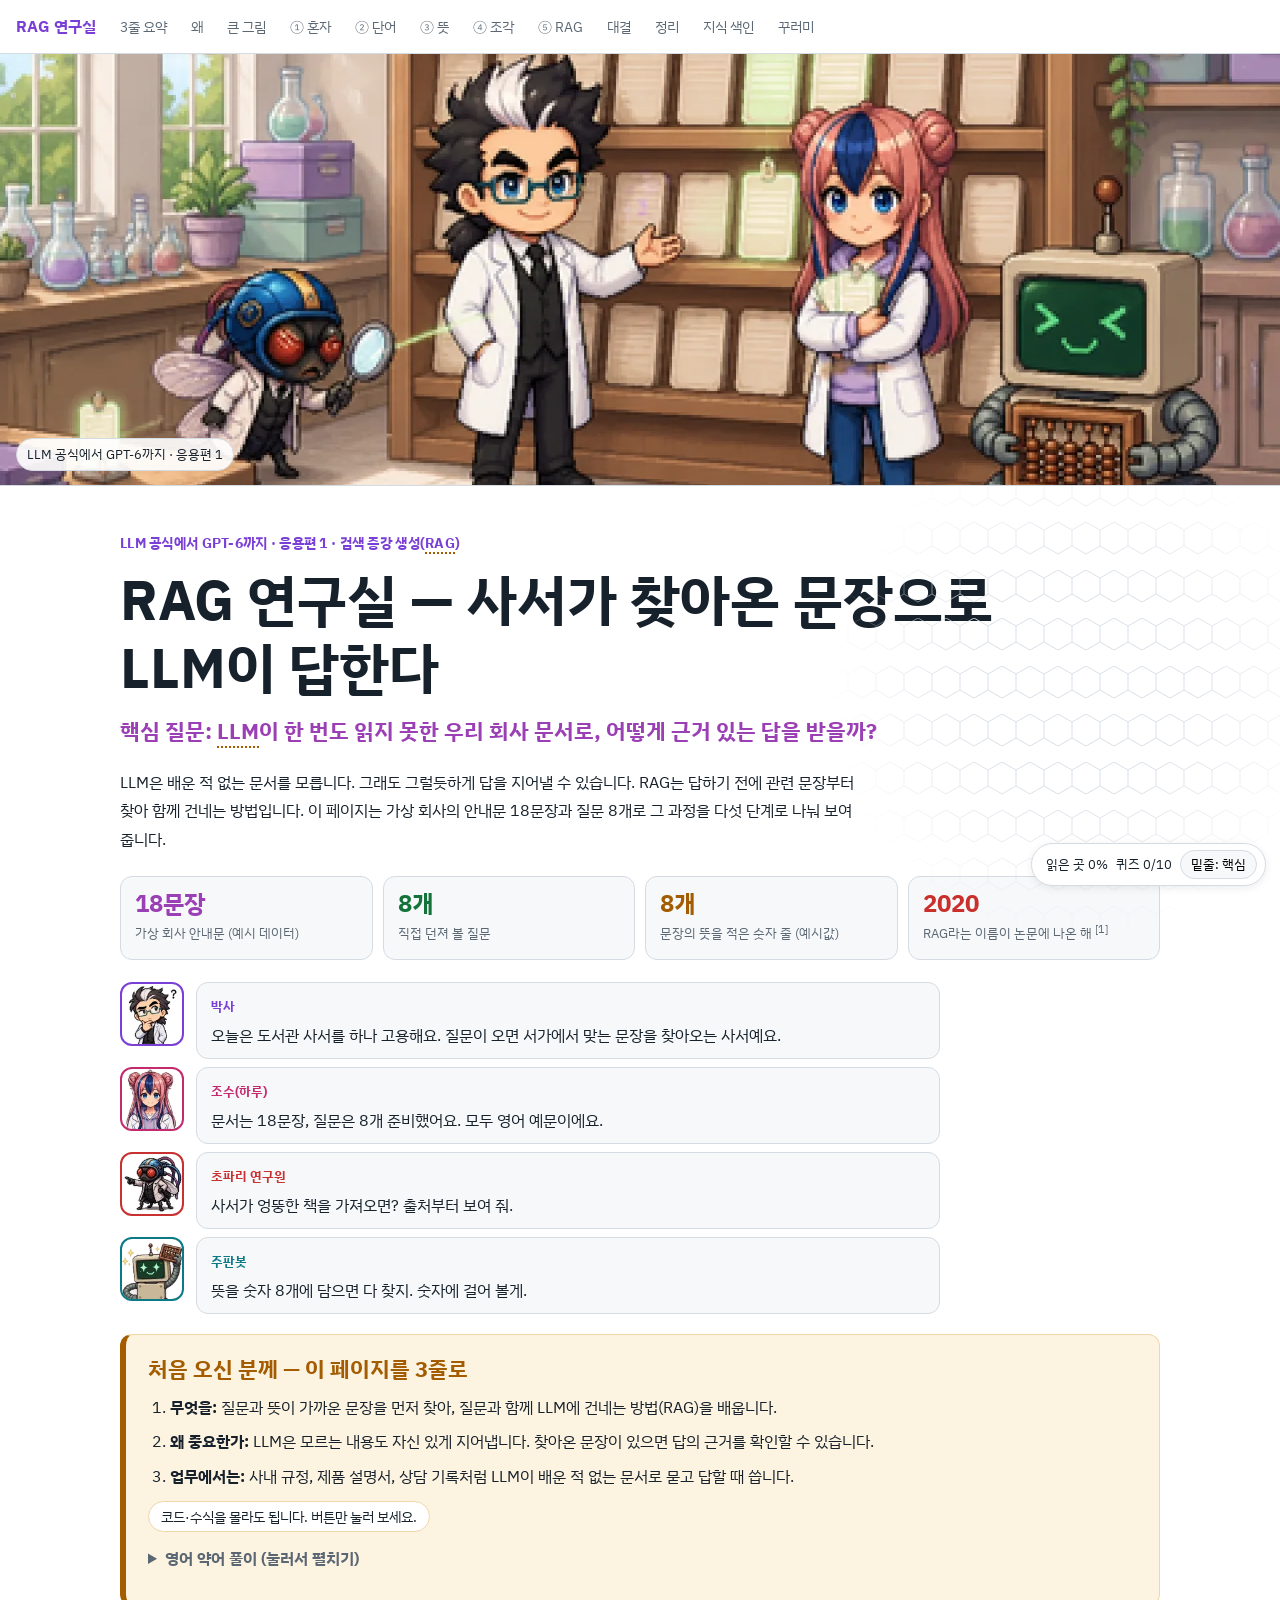
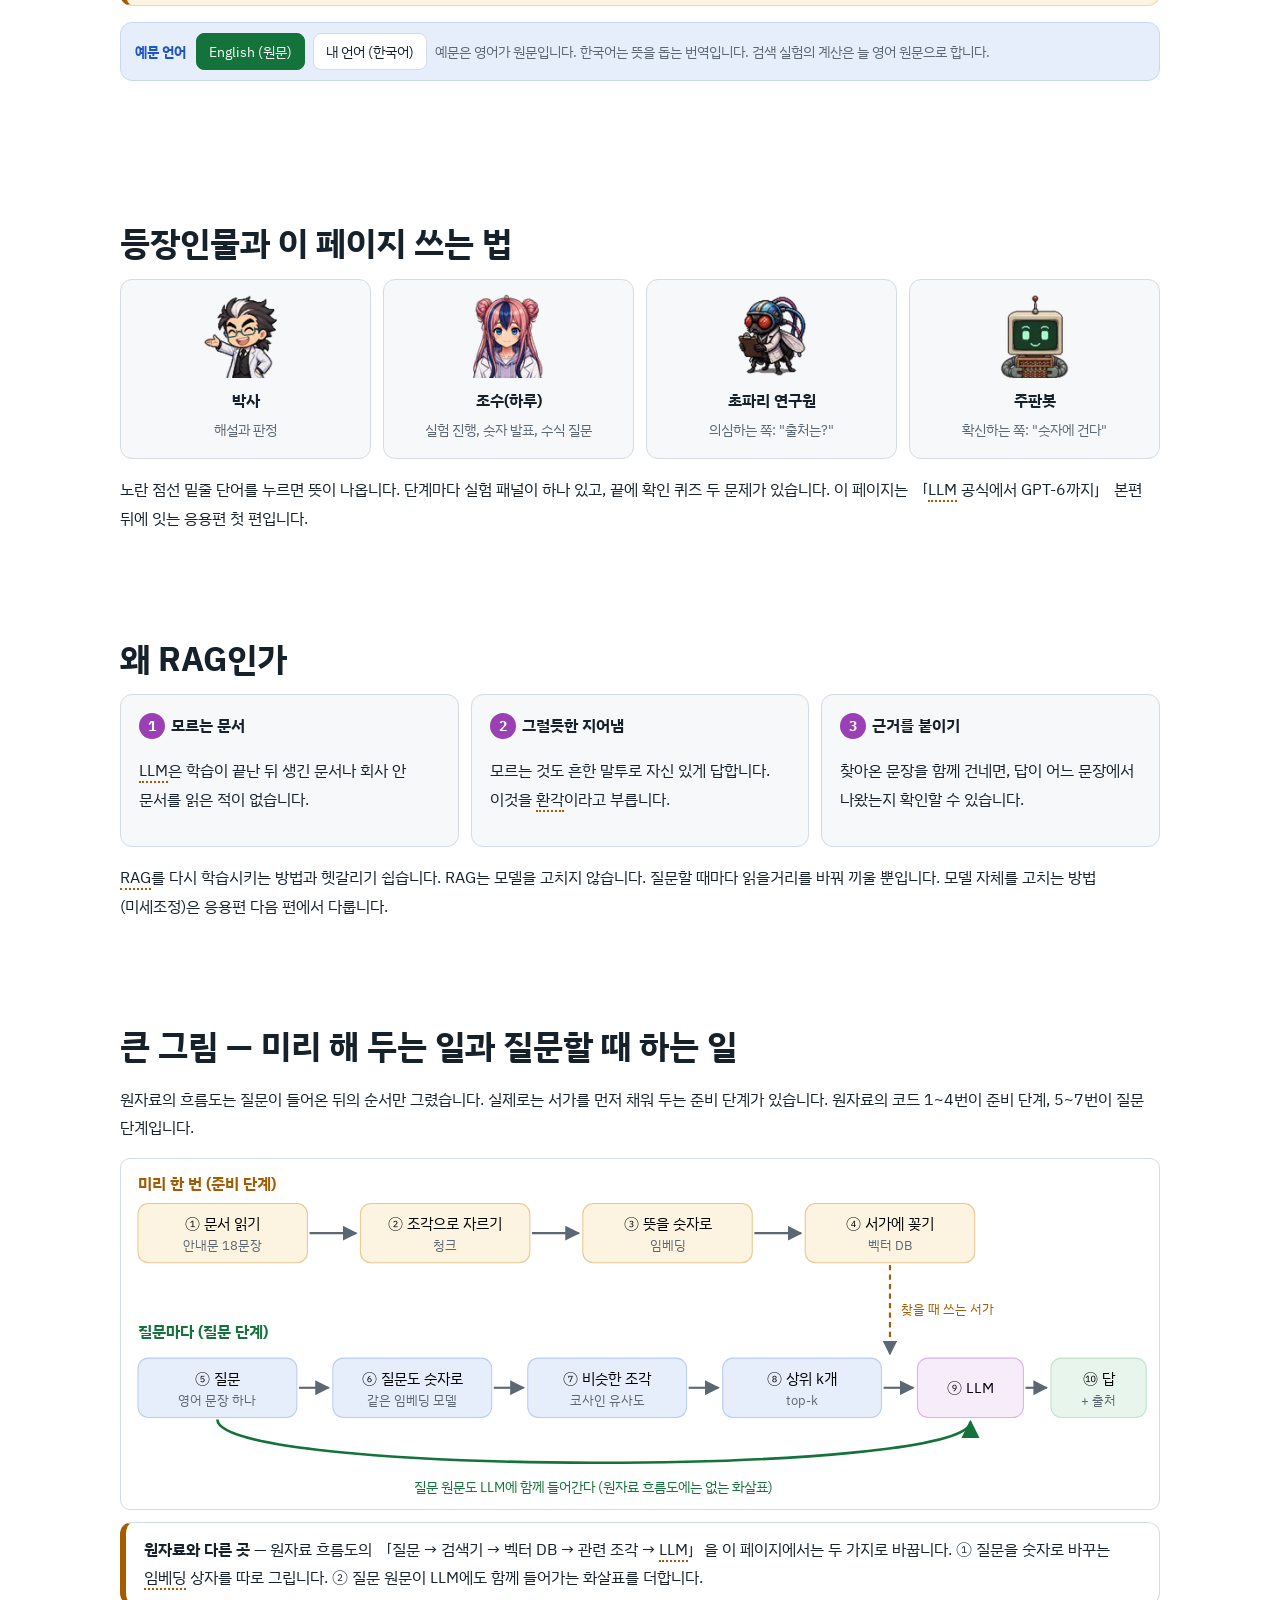
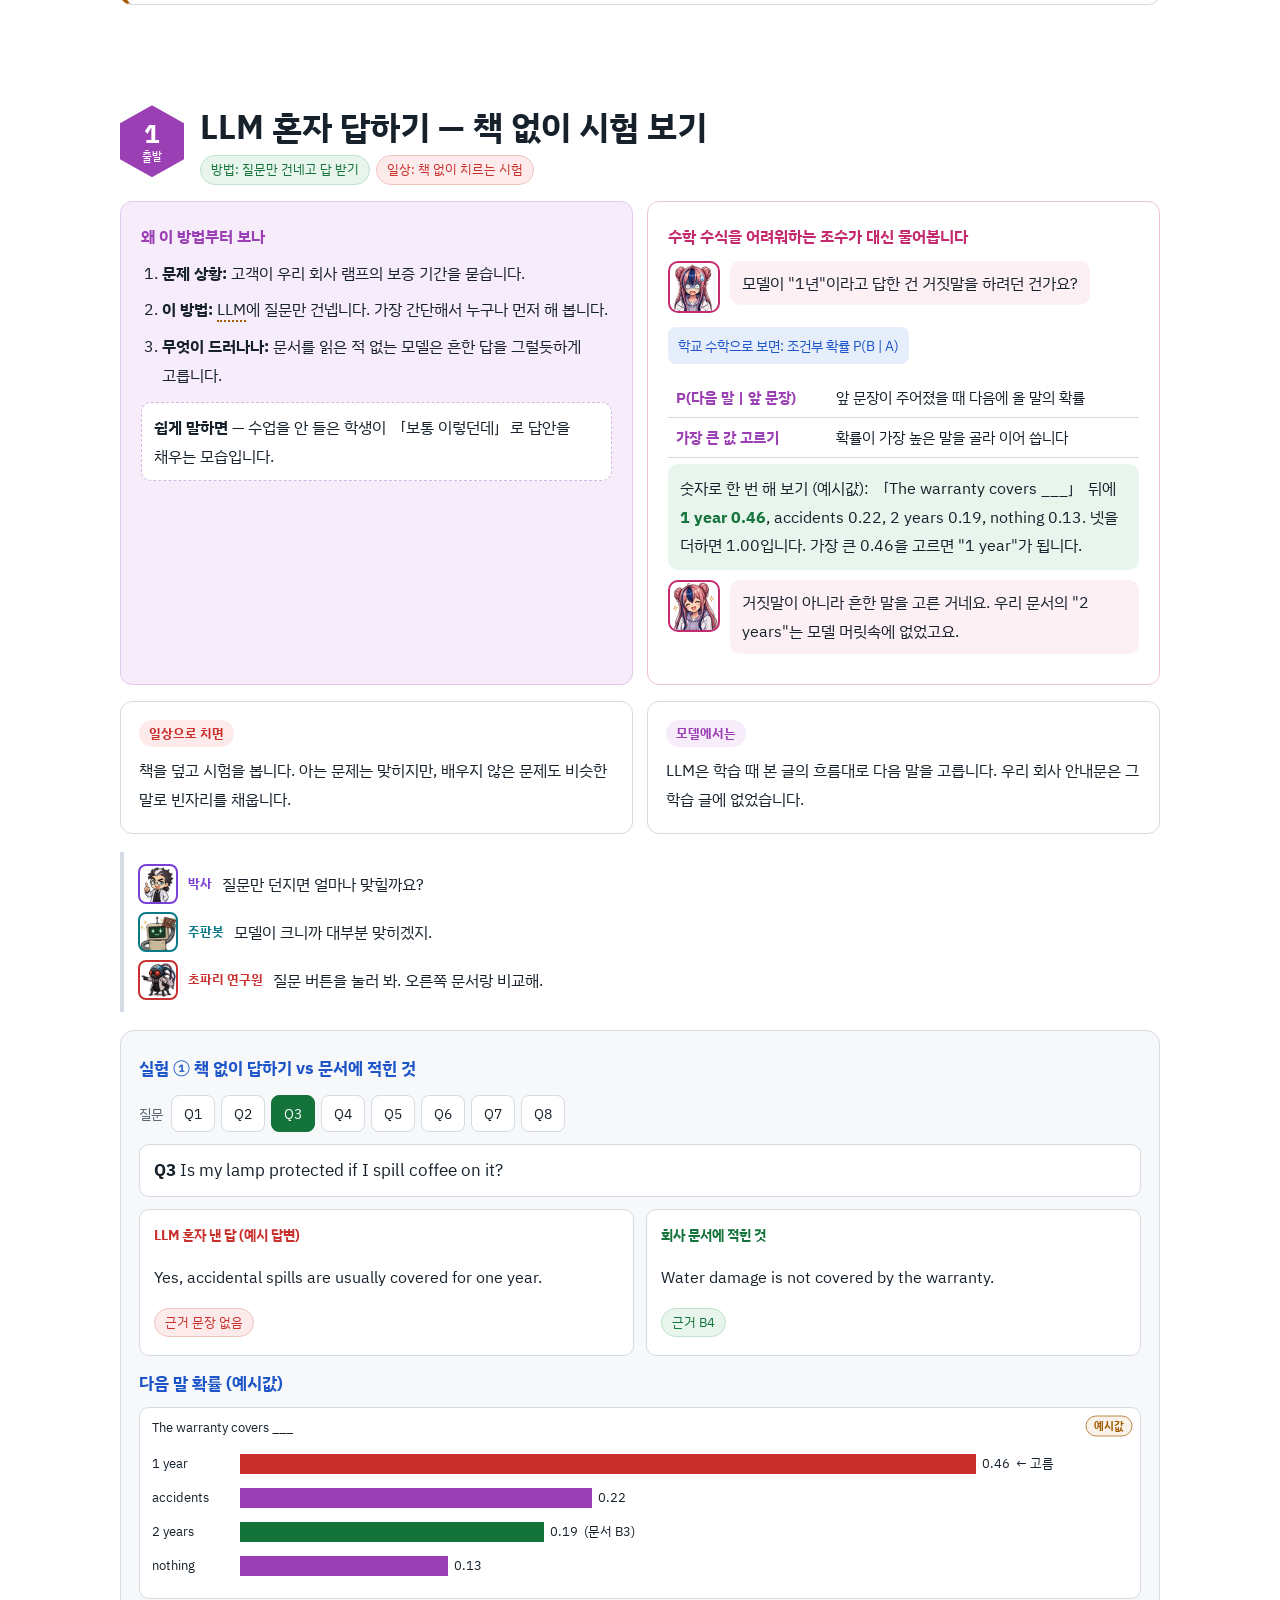
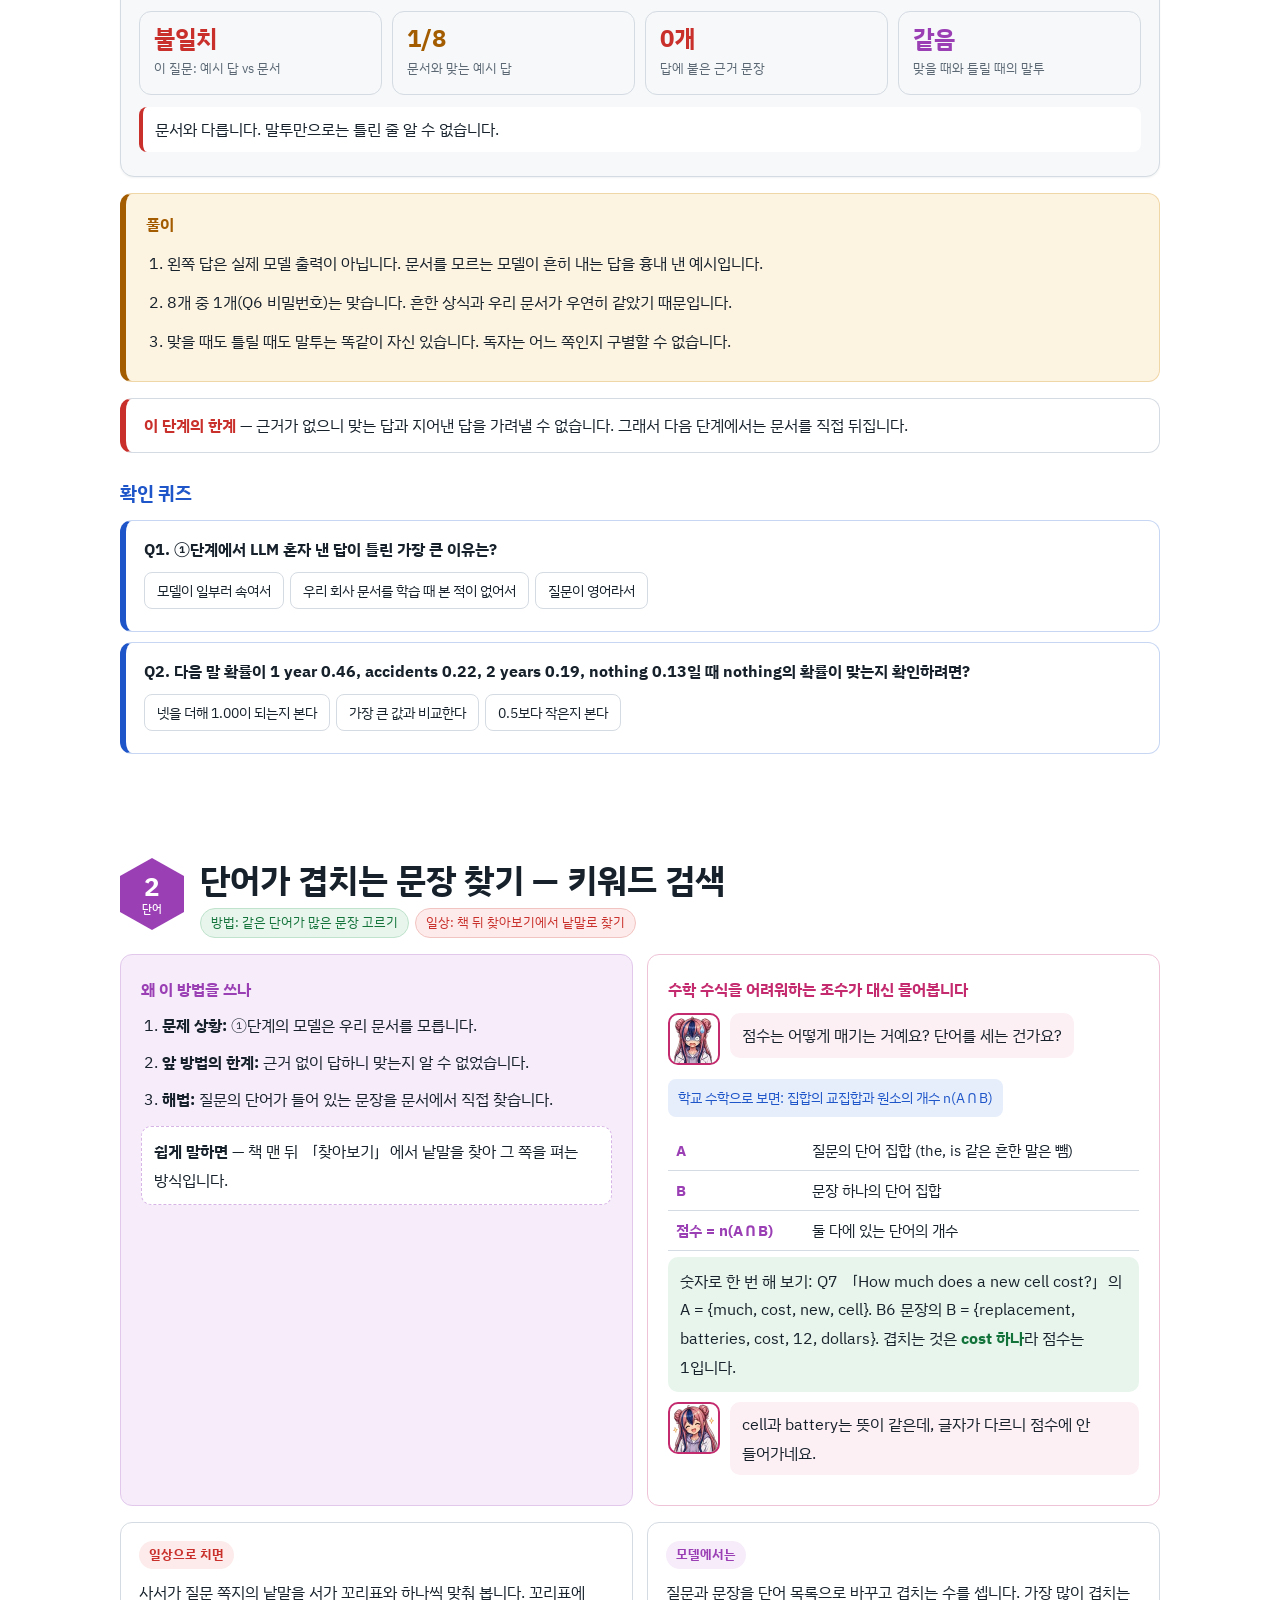
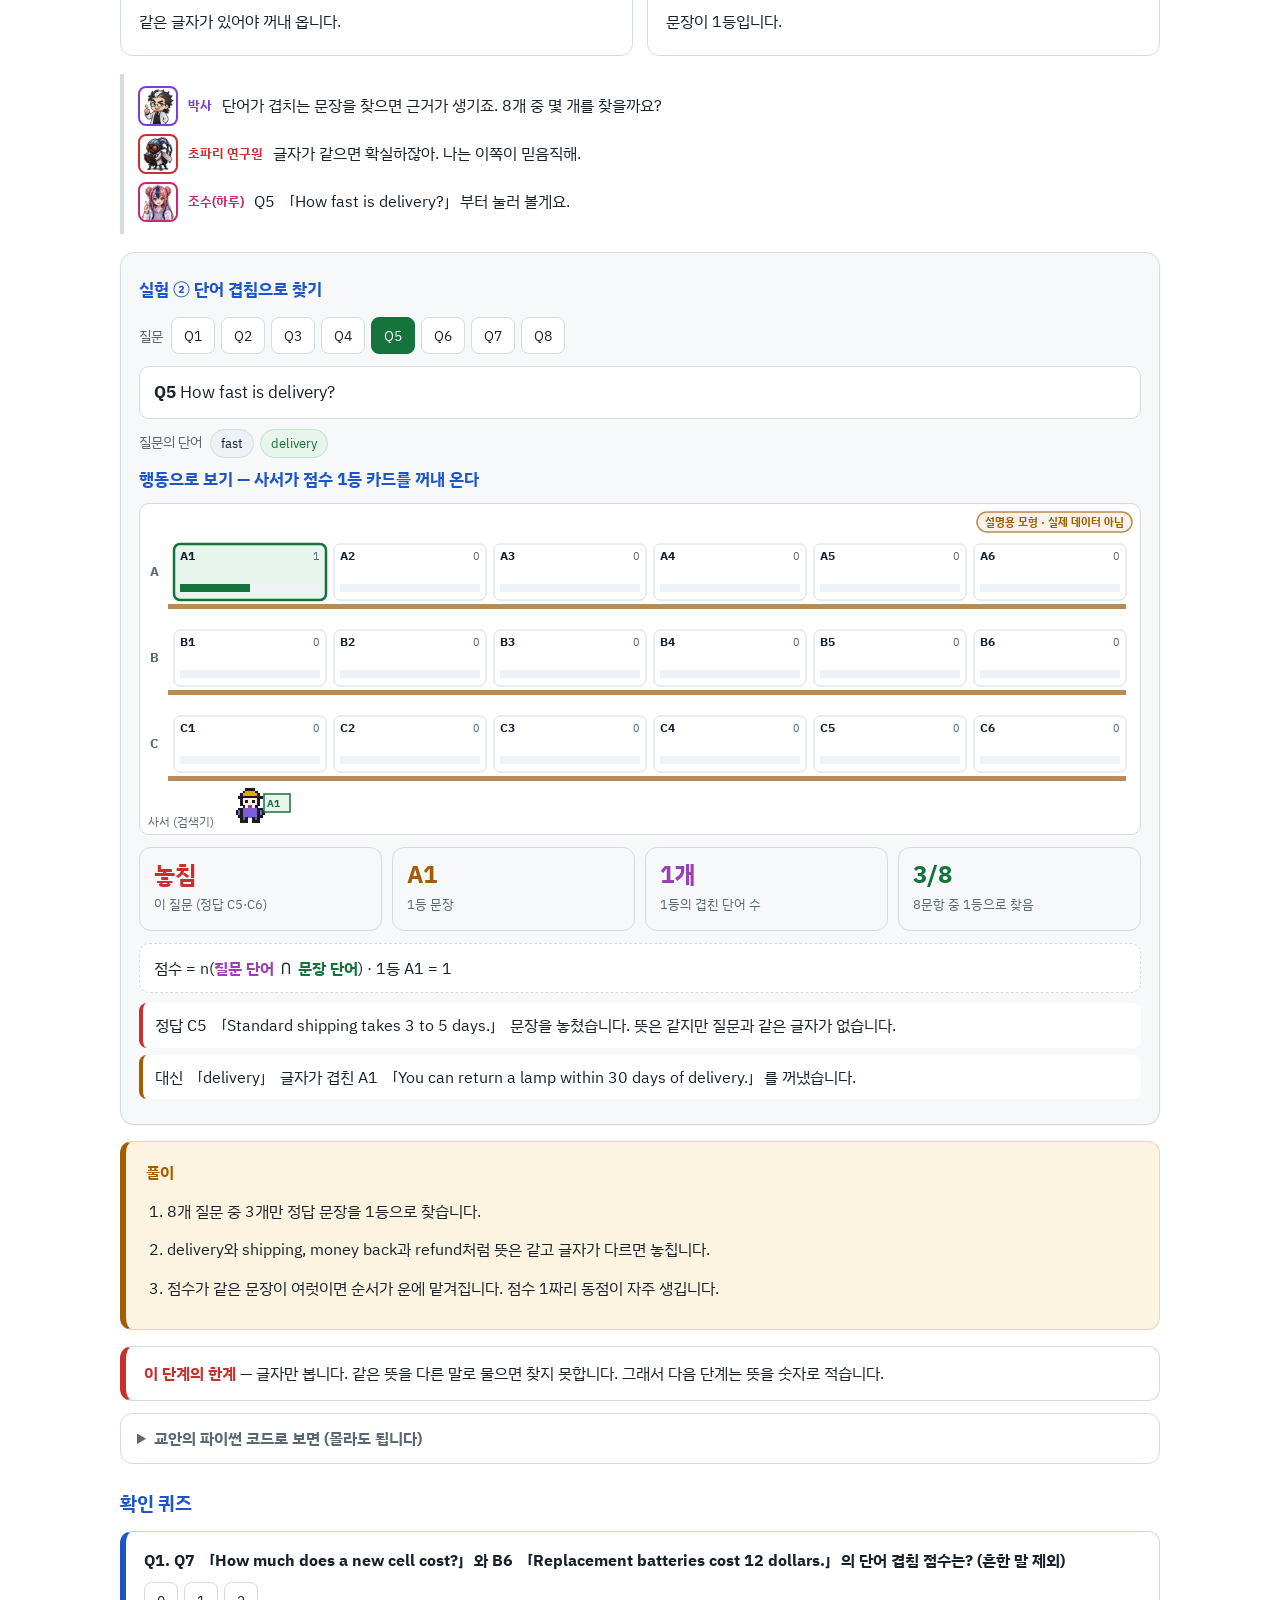
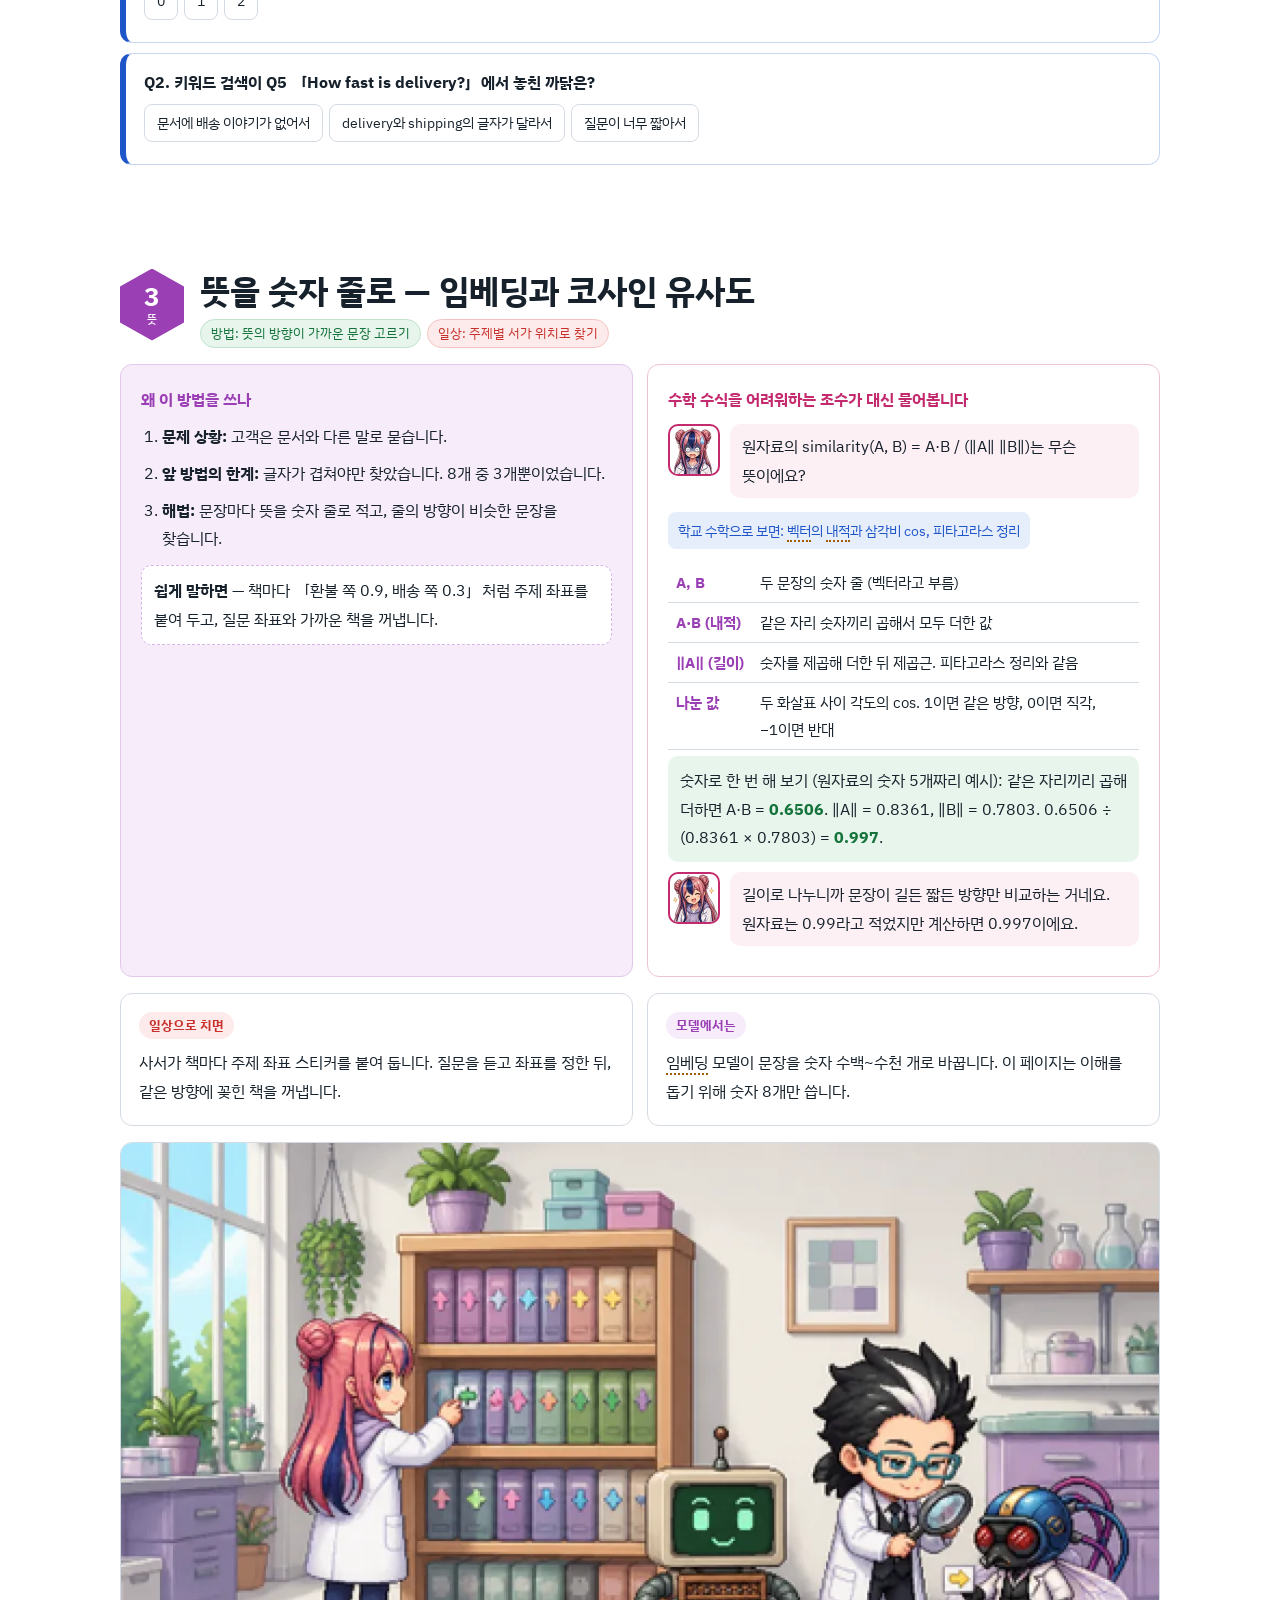
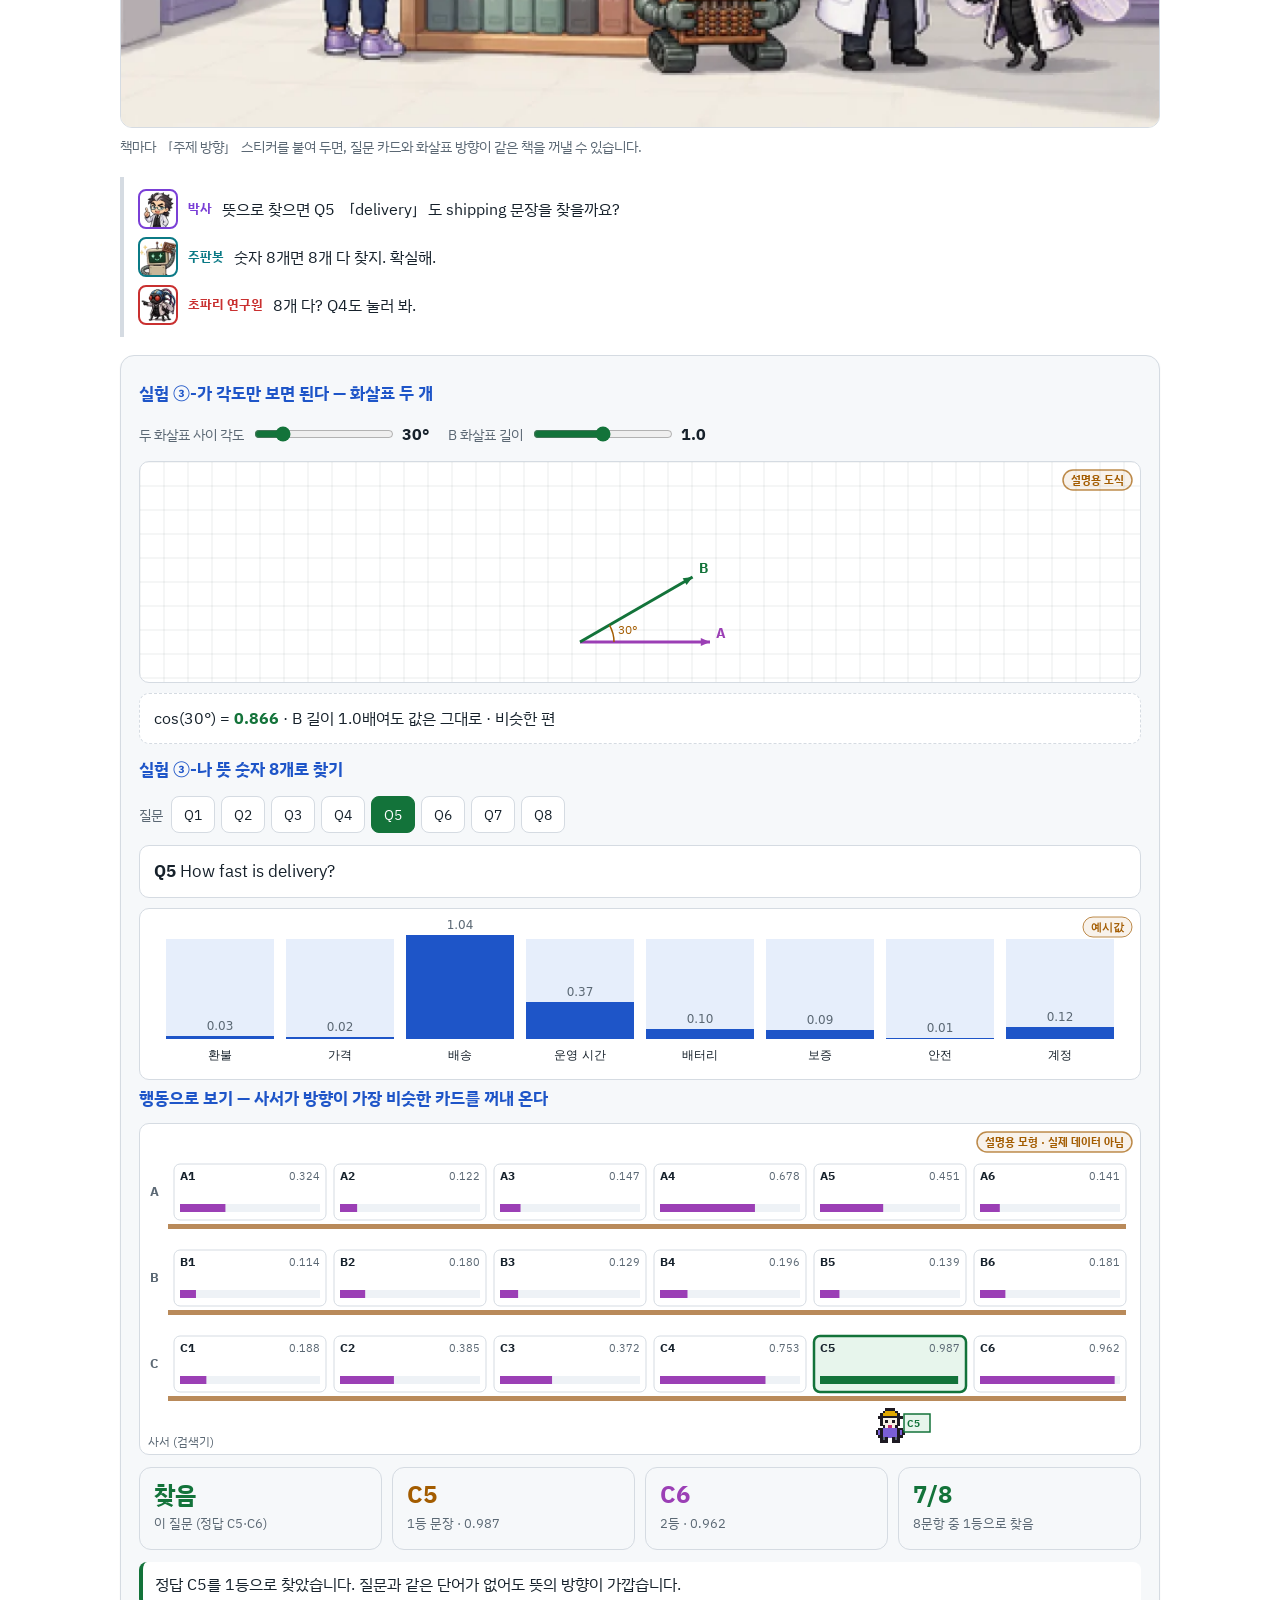
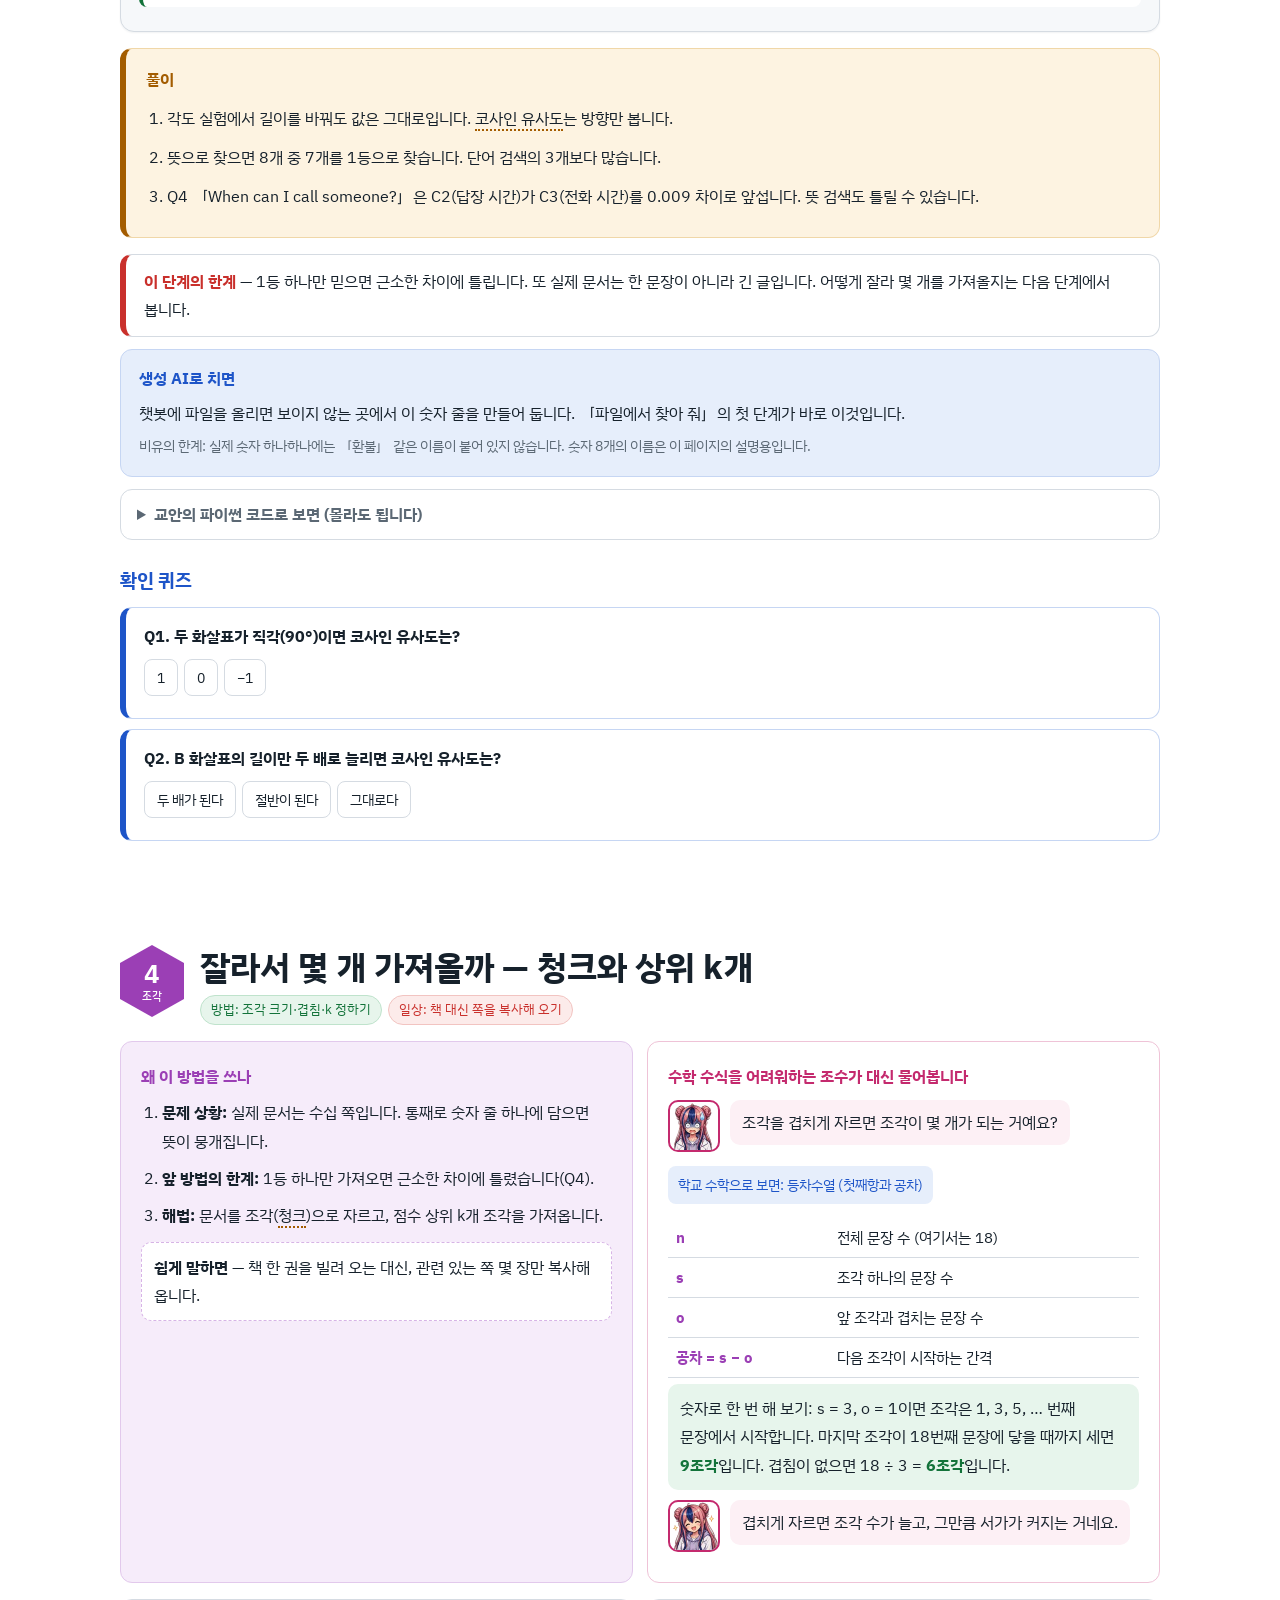
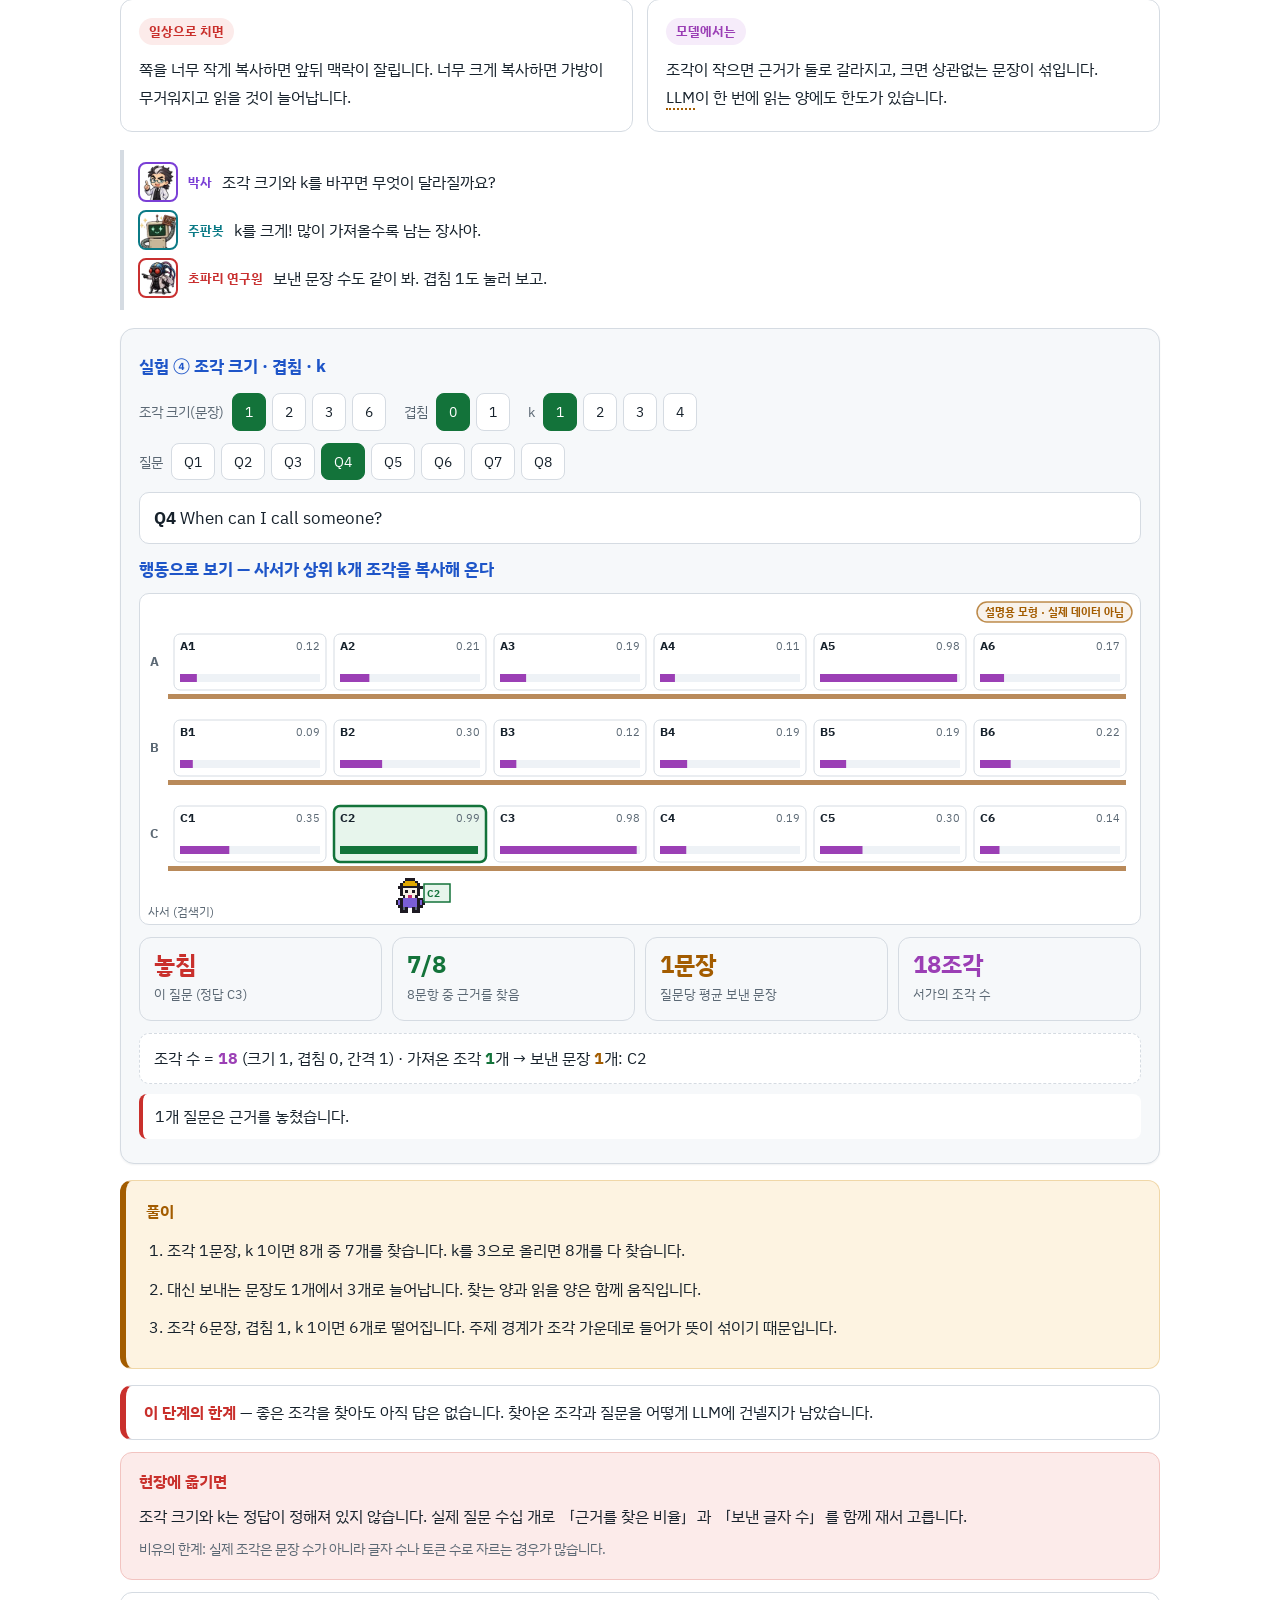
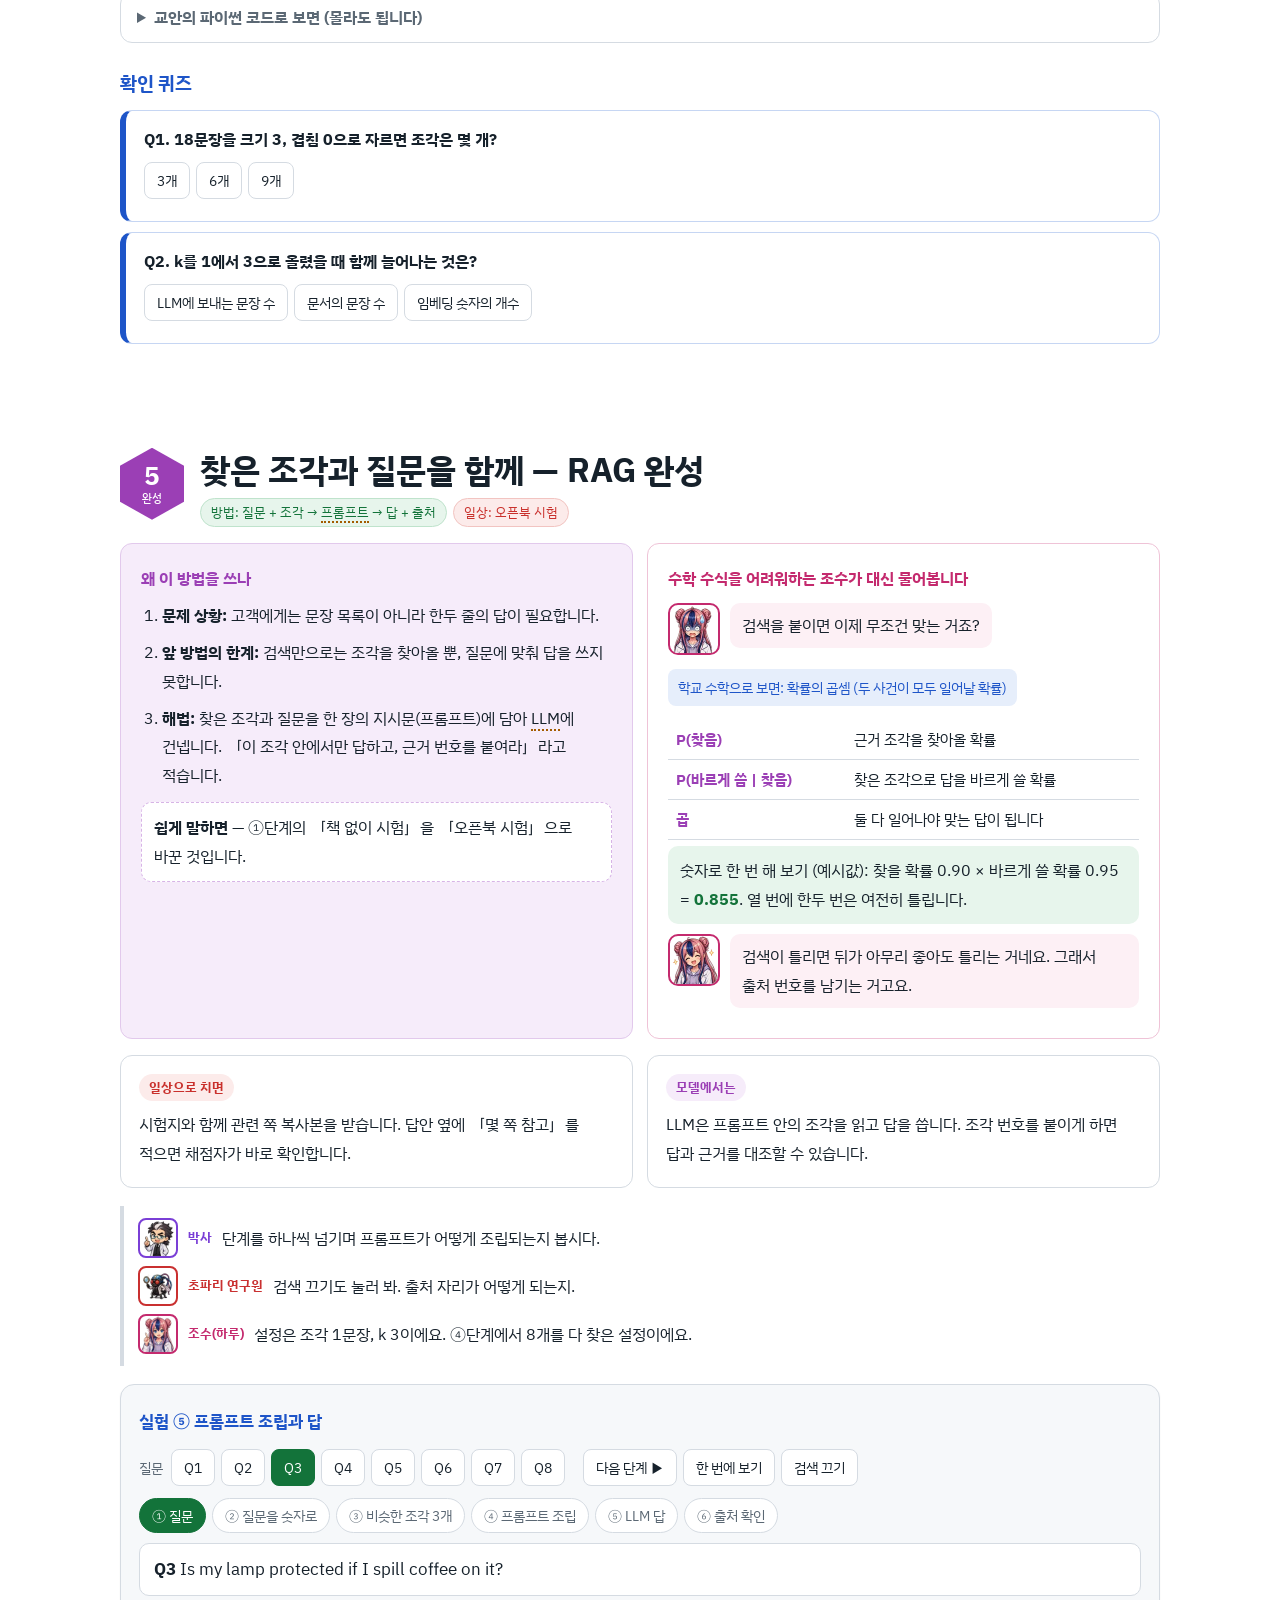
==== commit a6851123: "A1 그림 4장 반영: 표지·단계 컷·대결 띠·아웃트로, 썸네일·공유 그림(og) 추가" ====
--- a/A1_rag_lab.html
+++ b/A1_rag_lab.html
@@ -12,7 +12,10 @@
 <meta name="dc.language" content="ko">
 <meta property="og:title" content="RAG 연구실 — 사서가 찾아온 문장으로 LLM이 답한다">
 <meta property="og:description" content="LLM 공식에서 GPT-6까지 · 응용편 1. RAG를 직접 눌러 보며 배우는 연구실 해설.">
-<meta property="og:image" content="assets/img/og_A1.png">
+<meta property="og:image" content="https://adminmrobo.github.io/llm_applied_lab/assets/img/og_A1.jpg">
+<meta property="og:image:width" content="1200">
+<meta property="og:image:height" content="630">
+<meta name="twitter:card" content="summary_large_image">
 <link rel="preconnect" href="https://fonts.googleapis.com">
 <link href="https://fonts.googleapis.com/css2?family=IBM+Plex+Sans+KR:wght@400;500;700&display=swap" rel="stylesheet">
 <style>
@@ -48,7 +51,10 @@
 #prog{position:fixed;top:0;left:0;height:3px;background:var(--gfp);width:0;z-index:60}
 /* cover */
 .cover{position:relative;margin:0;background:linear-gradient(160deg,#eef2f8,#ffffff);aspect-ratio:16/9;max-height:48vh;width:100%;overflow:hidden;border-bottom:1px solid var(--rule)}
-.cover img.cv{display:block;width:100%;height:100%;object-fit:cover;object-position:50% 40%}
+.cover img.cv{display:block;width:100%;height:100%;object-fit:cover;object-position:50% 55%}
+.scene{margin:16px 0}
+.scene img{display:block;width:100%;height:auto;border-radius:12px;border:1px solid var(--rule);background:#f6f8fa}
+.scene figcaption{font-size:14px;color:var(--muted);margin-top:6px}
 .cover .hex{position:absolute;inset:0;opacity:.5;background-image:radial-gradient(circle at 80% 20%,rgba(155,63,181,.10),transparent 55%),url("data:image/svg+xml,%3Csvg xmlns='http://www.w3.org/2000/svg' width='28' height='48'%3E%3Cpath d='M14 0l14 8v16l-14 8L0 24V8z' fill='none' stroke='%23c8d0da' stroke-width='1'/%3E%3C/svg%3E")}
 .cover .shelfart{position:absolute;right:4%;top:10%;bottom:22%;width:38%;display:grid;grid-template-rows:repeat(3,1fr);gap:8px}
 .cover .shelfart div{border-bottom:6px solid #b98a5a;display:flex;align-items:flex-end;gap:4px;padding:0 6px}
@@ -300,19 +306,8 @@
 </nav>
 
 <!-- lab-cover -->
-<header class="cover" id="cover" data-img="cover_A1" role="img" aria-label="도서관처럼 꾸민 낮의 연구실에서 네 캐릭터가 서가의 문장 카드를 바라보는 대체 표지">
-  <div class="hex"></div>
-  <div class="shelfart" aria-hidden="true">
-    <div><i style="height:70%;background:#e7c9f0"></i><i style="height:85%;background:#cfe6d7"></i><i style="height:60%;background:#f5d8b0"></i><i style="height:90%;background:#d6e2f7"></i><i style="height:75%;background:#f3cfd7"></i><i style="height:65%;background:#cfe6d7"></i></div>
-    <div><i style="height:80%;background:#d6e2f7"></i><i style="height:60%;background:#f3cfd7"></i><i style="height:95%;background:#fff3a8;box-shadow:0 0 14px #ffe066"></i><i style="height:70%;background:#e7c9f0"></i><i style="height:85%;background:#f5d8b0"></i><i style="height:60%;background:#d6e2f7"></i></div>
-    <div><i style="height:65%;background:#cfe6d7"></i><i style="height:80%;background:#f5d8b0"></i><i style="height:70%;background:#d6e2f7"></i><i style="height:90%;background:#e7c9f0"></i><i style="height:60%;background:#f3cfd7"></i><i style="height:75%;background:#cfe6d7"></i></div>
-  </div>
-  <div class="line" aria-hidden="true">
-    <img class="fly" data-who="fly" data-mood="point" data-face="right" alt="">
-    <img data-who="doc" data-mood="think" alt="">
-    <img data-who="asst" data-mood="smile" alt="">
-    <img class="robo" data-who="robo" data-mood="coin" alt="">
-  </div>
+<header class="cover" id="cover" data-img="cover_A1">
+  <img class="cv" src="assets/img/cover_A1.webp" width="1600" height="900" alt="낮의 연구실 서고에서 박사·조수·초파리 연구원·주판봇이 빛줄기가 닿은 문장 카드 세 장을 바라보는 픽셀아트 표지" fetchpriority="high">
   <span class="cover-chip">LLM 공식에서 GPT-6까지 · 응용편 1</span>
 </header>
 <!-- /lab-cover -->
@@ -560,6 +555,7 @@
     <div><div class="tag fly">일상으로 치면</div><p>사서가 책마다 주제 좌표 스티커를 붙여 둡니다. 질문을 듣고 좌표를 정한 뒤, 같은 방향에 꽂힌 책을 꺼냅니다.</p></div>
     <div><div class="tag nn">모델에서는</div><p>임베딩 모델이 문장을 숫자 수백~수천 개로 바꿉니다. 이 페이지는 이해를 돕기 위해 숫자 8개만 씁니다.</p></div>
   </div>
+  <figure class="scene" data-img="cut_A1_lv3"><img src="assets/img/cut_A1_lv3.webp" width="960" height="540" loading="lazy" alt="조수가 책마다 방향 화살표 스티커를 붙이고, 박사와 초파리 연구원이 같은 방향의 화살표 카드를 돋보기로 비교하는 픽셀아트 컷"><figcaption>책마다 「주제 방향」 스티커를 붙여 두면, 질문 카드와 화살표 방향이 같은 책을 꺼낼 수 있습니다.</figcaption></figure>
   <div class="talk">
     <div class="line" data-who="doc"><img data-who="doc" data-mood="board" alt="" aria-hidden="true"><b>박사</b><span>뜻으로 찾으면 Q5 「delivery」도 shipping 문장을 찾을까요?</span></div>
     <div class="line" data-who="robo"><img data-who="robo" data-mood="coin" alt="" aria-hidden="true"><b>주판봇</b><span>숫자 8개면 8개 다 찾지. 확실해.</span></div>
@@ -741,6 +737,7 @@
 <div class="wrap">
   <h2>대결 — 글자로 찾을까, 뜻으로 찾을까</h2>
   <p>같은 질문 8개, 같은 문장 18개, 같은 규칙(점수 1등 하나만 가져오기)입니다. 근거 문장을 1등으로 찾은 질문 수로 가립니다.</p>
+  <figure class="scene" data-img="cut_A1_versus"><img src="assets/img/cut_A1_versus.webp" width="960" height="540" loading="lazy" alt="대결 전, 왼쪽의 초파리 연구원과 박사·조수, 오른쪽의 주판봇이 마주 보는 픽셀아트 띠"></figure>
   <div class="duel" id="duelBox">
     <div class="head">
       <div><img data-who="fly" data-mood="point" data-face="right" alt="" aria-hidden="true"><b style="color:var(--c-fly);display:block">초파리 연구원</b></div>
@@ -799,6 +796,7 @@
 <section class="level" id="outro">
 <div class="wrap">
   <h2>아웃트로</h2>
+  <figure class="scene" data-img="sc_A1_outro"><img src="assets/img/sc_A1_outro.webp" width="1200" height="800" loading="lazy" alt="대결 뒤 서고 앞에서 주판봇이 두 팔을 들고 기뻐하고, 초파리 연구원이 커피를 들고 고개를 끄덕이는 픽셀아트 장면"></figure>
   <div class="say" data-who="doc"><img class="who" data-who="doc" data-mood="magic" alt="" aria-hidden="true"><div><b class="name">박사</b><p>오늘의 세 줄이에요.<br>① LLM은 모르는 문서도 자신 있게 답한다.<br>② 뜻으로 찾고, 후보는 여러 개 가져온다.<br>③ 질문과 조각을 함께 건네고, 출처 번호를 남긴다.</p></div></div>
   <div class="say" data-who="robo"><img class="who" data-who="robo" data-mood="happy" alt="" aria-hidden="true"><div><b class="name">주판봇</b><p>숫자 8개로 7개를 찾았지. 이번 판은 숫자가 말해 줬어.</p></div></div>
   <div class="say" data-who="fly"><img class="who" data-who="fly" data-mood="coffee" alt="" aria-hidden="true"><div><b class="name">초파리 연구원</b><p>…뜻이 이겼네. 인정. 그래도 Q4는 틀렸어. 후보는 늘 여러 개 가져와.</p></div></div>
